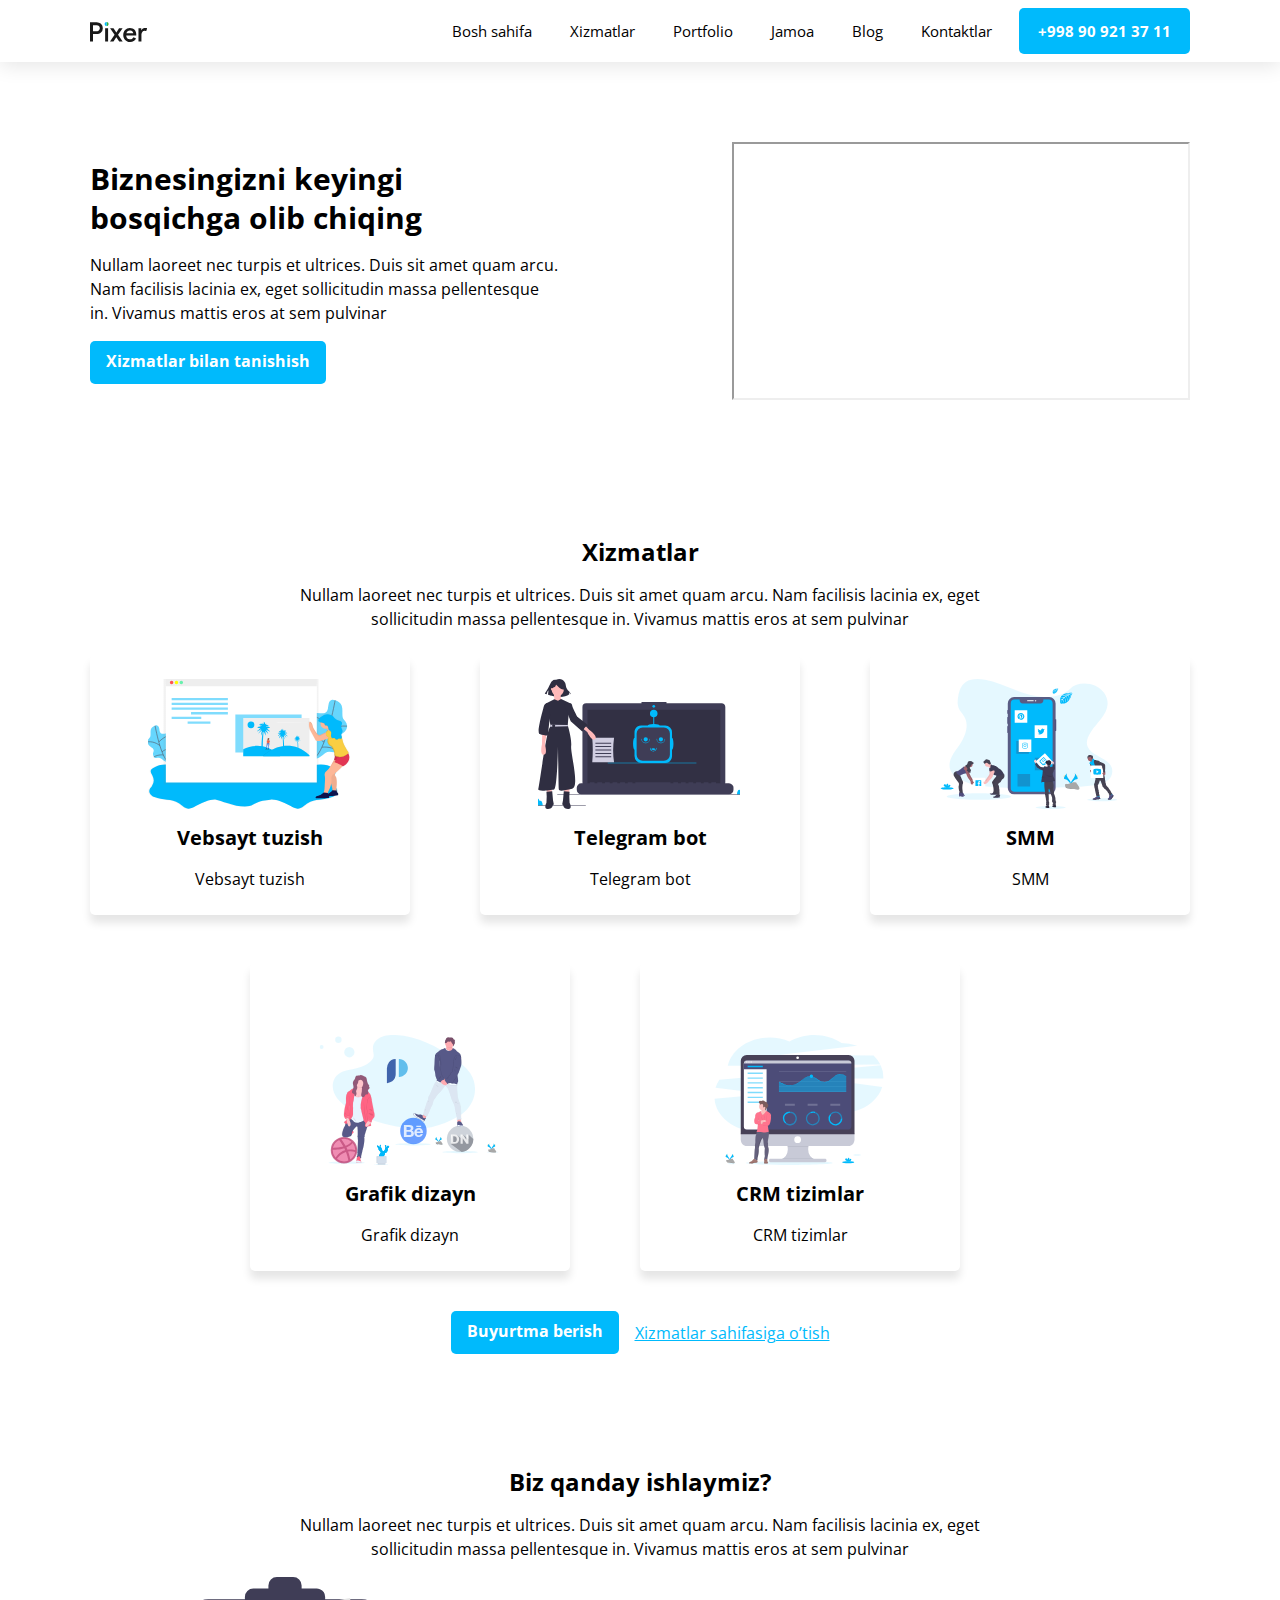
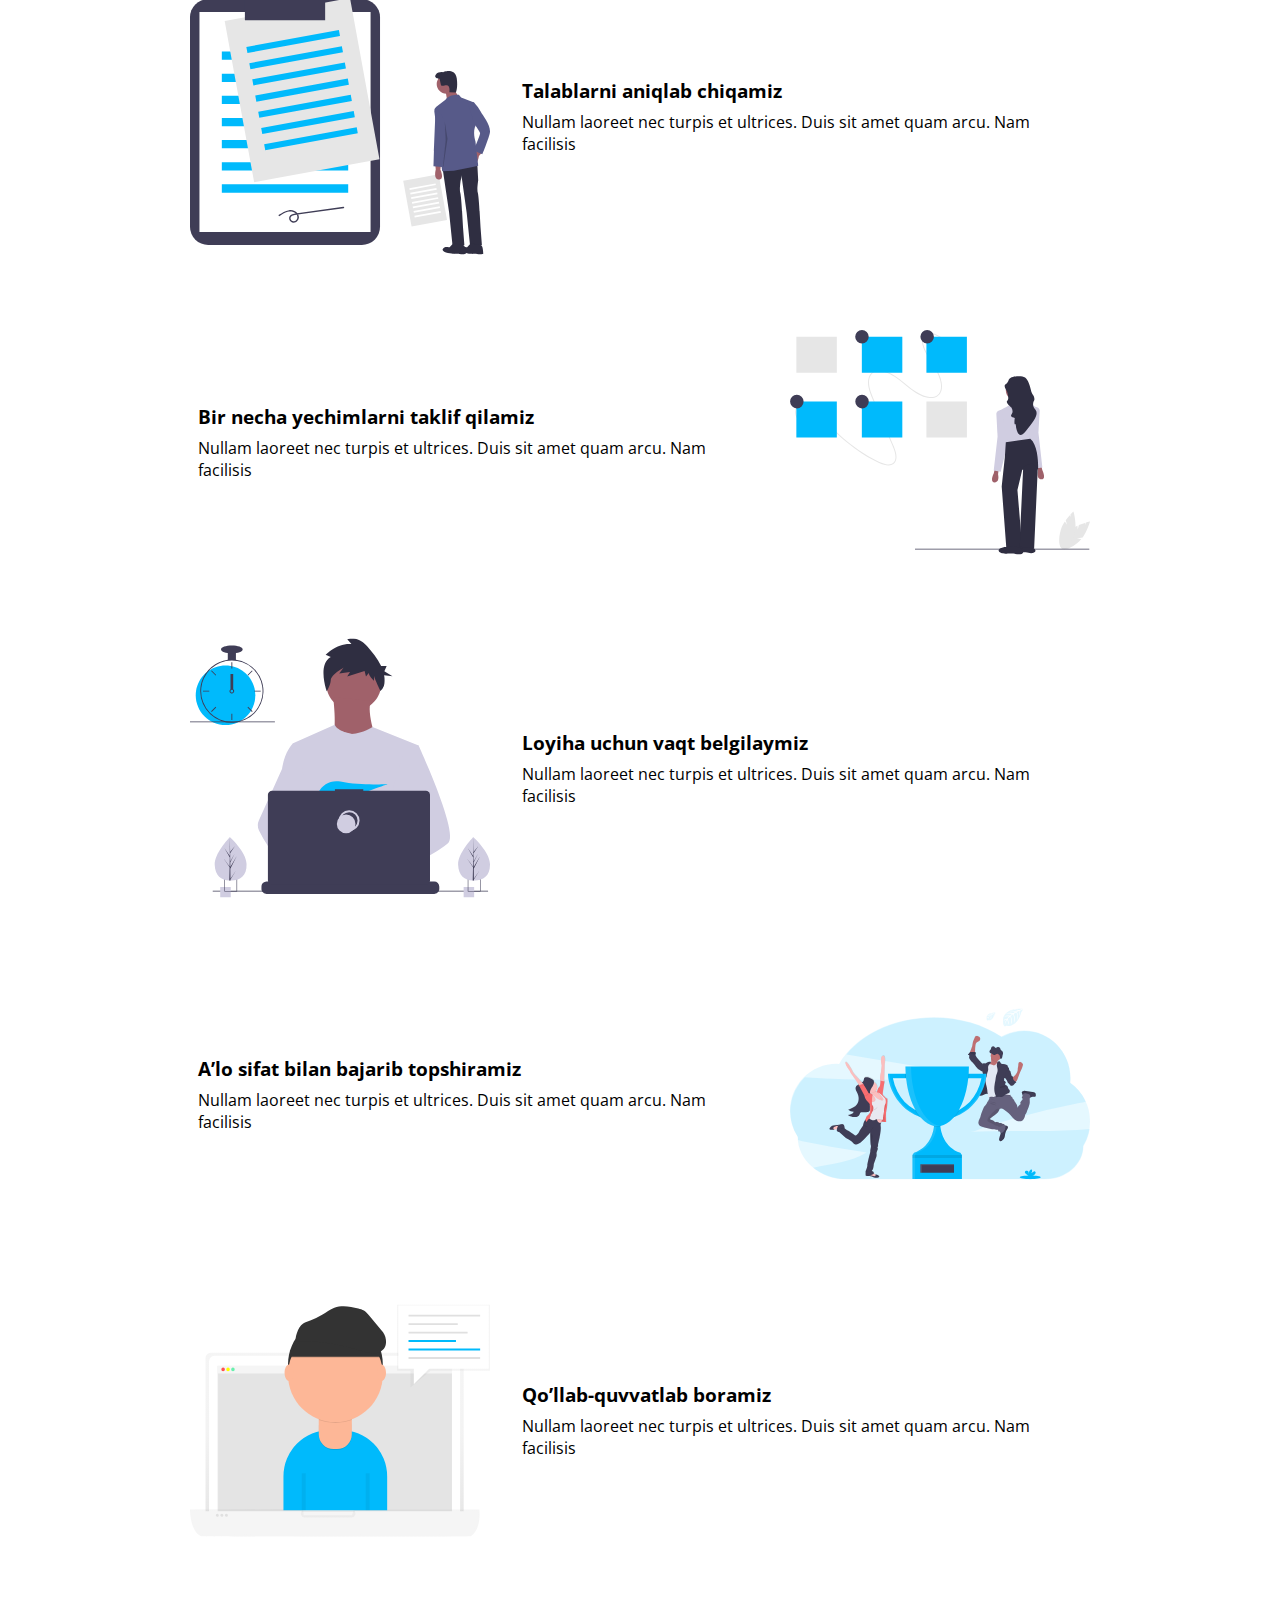
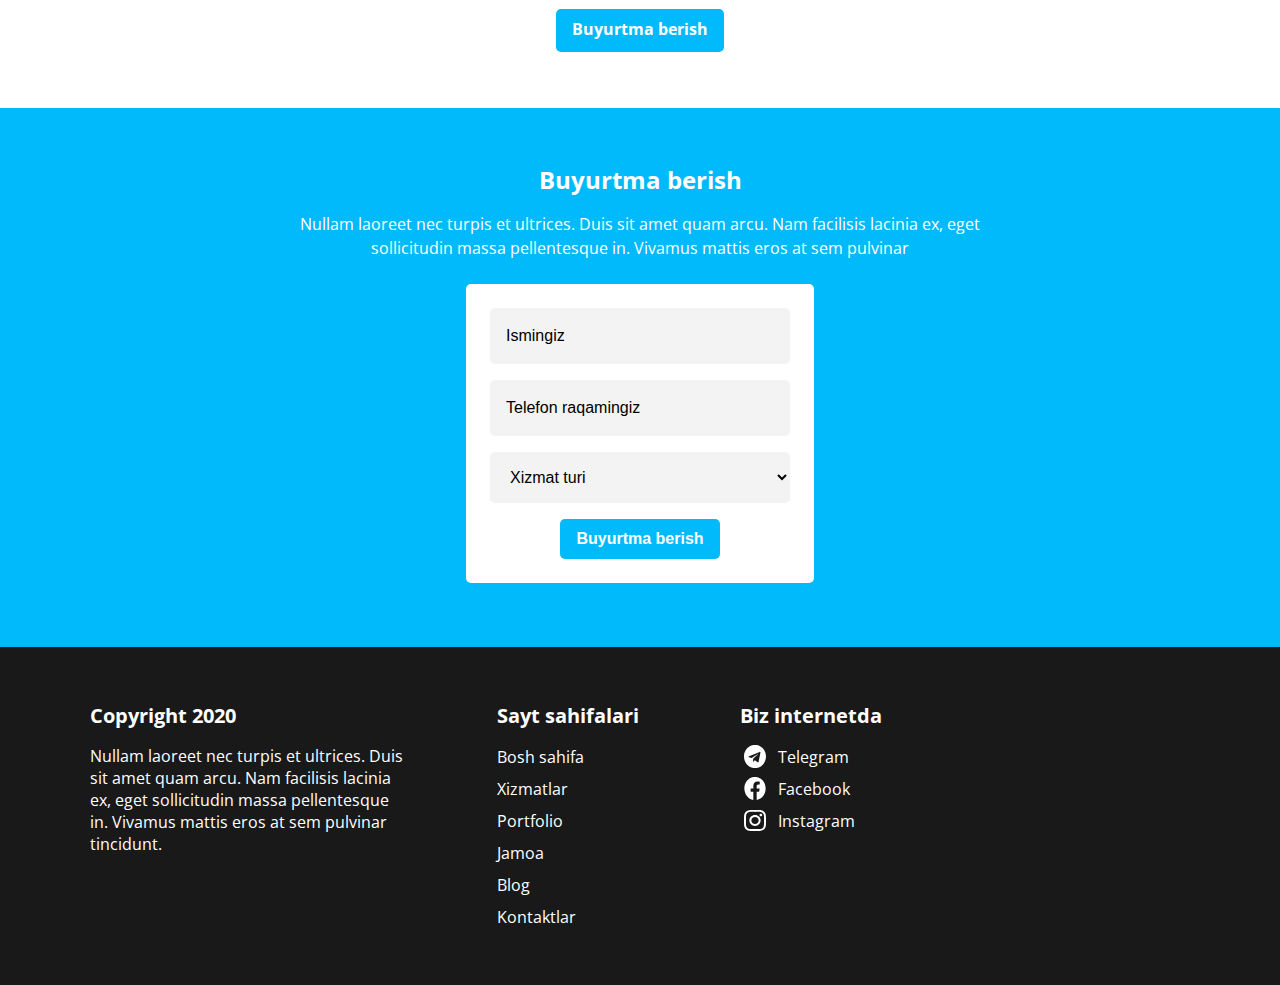
==== index.html @ ff48f56a "Initial commit" ====
<!DOCTYPE html>
<html lang="uz">

<head>
    <meta charset="UTF-8">
    <meta http-equiv="X-UA-Compatible" content="IE=edge">
    <meta name="viewport" content="width=device-width, initial-scale=1.0">
    <title>Pixer</title>
    <!-- <link rel="stylesheet" href="./css/normalize.css"> -->
    <link rel="stylesheet" href="./css/main.css">
    <!-- <link rel="stylesheet" href="./css/main.min.css"> -->
</head>

<body>
    <!-- Start Header -->
    <header>
        <div class="container">
            <div class="header-part">
                <a class="logo-link" href="./index.html">
                    <img class="pixer-logo" src="./images/pixer-logo.svg" width="58" height="20" alt="">
                </a>
                <div class="header-info">
                    <nav class="header-nav">
                        <ol class="header-list">
                            <li class="header-item">
                                <a class="header-link" href="./index.html">Bosh sahifa</a>
                            </li>
                            <li class="header-item">
                                <a class="header-link" href="./service.html">Xizmatlar</a>
                            </li>
                            <li class="header-item">
                                <a class="header-link" href="./portfolio.html">Portfolio</a>
                            </li>
                            <li class="header-item">
                                <a class="header-link" href="./team.html">Jamoa</a>
                            </li>
                            <li class="header-item">
                                <a class="header-link" href="./blog.html">Blog</a>
                            </li>
                            <li class="header-item">
                                <a class="header-link" href="./contact.html">Kontaktlar</a>
                            </li>
                        </ol>
                    </nav>
                    <a class="header-contact-link site-links" href="tel:+998909213711">+998 90 921 37 11</a>
                </div>
            </div>
        </div>
    </header>
    <!-- End of  Header -->

    <!-- Main Section -->
    <main>

        <!-- Hero Section -->
        <section id="hero">
            <div class="container">
                <div class="hero-part">
                    <div class="hero-text">
                        <h1>Biznesingizni keyingi bosqichga
                            olib chiqing</h1>
                        <p>Nullam laoreet nec turpis et ultrices. Duis sit amet quam arcu. Nam facilisis lacinia ex,
                            eget sollicitudin massa pellentesque in. Vivamus mattis eros at sem pulvinar</p>
                        <a class="hero-part-link site-links" href="./service.html">Xizmatlar bilan tanishish</a>
                    </div>
                    <iframe class="hero-part-iframe" width="458" height="258"
                        src="https://www.youtube.com/embed/6_pru8U2RmM" title="YouTube video player"
                        allow="accelerometer; autoplay; clipboard-write; encrypted-media; gyroscope; picture-in-picture"
                        allowfullscreen></iframe>
                </div>
            </div>
        </section>
        <!-- End of Hero Section -->

        <!-- Service Section -->
        <section id="service">
            <div class="container">
                <div class="service-part">
                    <div class="service-text">
                        <h2>Xizmatlar</h2>
                        <p>Nullam laoreet nec turpis et ultrices. Duis sit amet quam arcu. Nam facilisis lacinia ex,
                            eget sollicitudin massa pellentesque in. Vivamus mattis eros at sem pulvinar</p>
                    </div>
                    <ul class="service-list">
                        <li class="service-item">
                            <a class="service-item-link" href="./website.html">
                                <div class="service-item-box">
                                    <h3>Vebsayt tuzish</h3>
                                    <p>Vebsayt tuzish</p>
                                </div>
                            </a>
                        </li>
                        <li class="service-item">
                            <a class="service-item-link" href="./bot.html">
                                <div class="service-item-box telegram-item">
                                    <h3>Telegram bot</h3>
                                    <p>Telegram bot</p>
                                </div>
                            </a>
                        </li>
                        <li class="service-item">
                            <a class="service-item-link" href="./smm.html">
                                <div class="service-item-box smm-item">
                                    <h3>SMM</h3>
                                    <p>SMM</p>
                                </div>
                            </a>
                        </li>
                        <li class="service-item">
                            <a class="service-item-link" href="./design.html">
                                <div class="service-item-box design-item">
                                    <h3>Grafik dizayn</h3>
                                    <p>Grafik dizayn</p>
                                </div>
                            </a>
                        </li>
                        <li class="service-item">
                            <a class="service-item-link" href="./crm.html">
                                <div class="service-item-box crm-item">
                                    <h3>CRM tizimlar</h3>
                                    <p>CRM tizimlar</p>
                                </div>
                            </a>
                        </li>
                    </ul>
                    <div class="service-link-box">
                        <a class="service-part-link site-links" href="#">Buyurtma berish</a>
                        <a class="service-page-link" href="./service.html">Xizmatlar sahifasiga o’tish</a>
                    </div>
                </div>
            </div>
        </section>
        <!-- End of Service Section -->

        <!-- How We Work -->
        <section id="how-we-work">
            <div class="container">
                <div class="how-we-work-part">
                    <div class="how-we-work-text">
                        <h2>Biz qanday ishlaymiz?</h2>
                        <p>Nullam laoreet nec turpis et ultrices. Duis sit amet quam arcu. Nam facilisis lacinia ex,
                            eget sollicitudin massa pellentesque in. Vivamus mattis eros at sem pulvinar</p>
                    </div>
                    <ol class="how-we-work-list">
                        <li class="how-we-work-item demand-item">
                            <div class="how-we-work-item-text demand-text">
                                <h3>Talablarni aniqlab chiqamiz</h3>
                                <p>Nullam laoreet nec turpis et ultrices. Duis sit amet quam arcu. Nam facilisis</p>
                            </div>
                        </li>
                        <li class="how-we-work-item offer-item">
                            <div class="how-we-work-item-text">
                                <h3>Bir necha yechimlarni taklif qilamiz</h3>
                                <p>Nullam laoreet nec turpis et ultrices. Duis sit amet quam arcu. Nam facilisis</p>
                            </div>
                        </li>
                        <li class="how-we-work-item time-item">
                            <div class="how-we-work-item-text">
                                <h3>Loyiha uchun vaqt belgilaymiz</h3>
                                <p>Nullam laoreet nec turpis et ultrices. Duis sit amet quam arcu. Nam facilisis</p>
                            </div>
                        </li>
                        <li class="how-we-work-item quality-item">
                            <div class="how-we-work-item-text">
                                <h3>A’lo sifat bilan bajarib topshiramiz</h3>
                                <p>Nullam laoreet nec turpis et ultrices. Duis sit amet quam arcu. Nam facilisis</p>
                            </div>
                        </li>
                        <li class="how-we-work-item support-item">
                            <div class="how-we-work-item-text">
                                <h3>Qo’llab-quvvatlab boramiz</h3>
                                <p>Nullam laoreet nec turpis et ultrices. Duis sit amet quam arcu. Nam facilisis</p>
                            </div>
                        </li>
                    </ol>
                    <div class="how-we-work-link-box">
                        <a class="how-we-work-link site-links" href="#">Buyurtma berish</a>
                    </div>
                </div>
            </div>
        </section>
        <!-- End of How We Work -->

        <!-- Order Section -->
        <section id="order">
            <div class="container">
                <div class="order-part">
                    <div class="order-text">
                        <h2>Buyurtma berish</h2>
                        <p>Nullam laoreet nec turpis et ultrices. Duis sit amet quam arcu. Nam facilisis lacinia ex,
                            eget sollicitudin massa pellentesque in. Vivamus mattis eros at sem pulvinar</p>
                    </div>
                    <form class="order-part-form" action="https://echo.htmlacademy.ru/courses" method="POST"
                        autocomplete="off">
                        <input type="text" name="Name" aria-label="Name" placeholder="Ismingiz" required>
                        <input type="tel" name="Phone Number" aria-label="Phone Number" placeholder="Telefon raqamingiz"
                            required>
                        <select class="order-form-select" name="Xizmat Turi" required>
                            <option value="" selected disabled>Xizmat turi</option>
                            <option value="Vebsayt tuzish">Vebsayt tuzish</option>
                            <option value="Telegram bot">Telegram bot</option>
                            <option value="SMM">SMM</option>
                            <option value="Grafik dizayn">Grafik dizayn</option>
                            <option value="CRM tizimlar">CRM tizimlar</option>
                        </select>
                        <div class="order-form-select-btn-box">
                            <button class="order-form-btn site-links" type="submit">Buyurtma berish</button>
                        </div>
                    </form>
                </div>
            </div>
        </section>
        <!-- End of Order Section -->
    </main>
    <!-- End of Main Section -->

    <!-- Footer Section -->
    <footer>
        <div class="container">
            <div class="footer-part">
                <div class="footer-info">
                    <strong class="footer-main-title">Copyright 2020</strong>
                    <p>Nullam laoreet nec turpis et ultrices. Duis sit amet quam arcu. Nam facilisis lacinia ex, eget
                        sollicitudin massa pellentesque in. Vivamus mattis eros at sem pulvinar tincidunt.</p>
                </div>
                <div class="footer-site-pages">
                    <strong class="footer-main-title">Sayt sahifalari</strong>
                    <ul class="footer-pages-list">
                        <li class="footer-pages-item">
                            <a class="footer-pages-link" href="./index.html">Bosh sahifa</a>
                        </li>
                        <li class="footer-pages-item">
                            <a class="footer-pages-link" href="./service.html">Xizmatlar</a>
                        </li>
                        <li class="footer-pages-item">
                            <a class="footer-pages-link" href="./portfolio.html">Portfolio</a>
                        </li>
                        <li class="footer-pages-item">
                            <a class="footer-pages-link" href="./team.html">Jamoa</a>
                        </li>
                        <li class="footer-pages-item">
                            <a class="footer-pages-link" href="./blog.html">Blog</a>
                        </li>
                        <li class="footer-pages-item">
                            <a class="footer-pages-link" href="./contact.html">Kontaktlar</a>
                        </li>
                    </ul>
                </div>
                <div class="footer-social-links-box">
                    <strong class="footer-main-title">Biz internetda</strong>
                    <ul class="footer-social-list">
                        <li class="footer-social-item telegram-icon-item">
                            <a class="footer-social-link" href="https://web.telegram.org/z/" target="blank"
                                rel="noopener noreferrer">Telegram</a>
                        </li>
                        <li class="footer-social-item">
                            <a class="footer-social-link facebook-icon-item" href="https://facebook.com" target="blank"
                                rel="noopener noreferrer">Facebook</a>
                        </li>
                        <li class="footer-social-item instagram-icon-item">
                            <a class="footer-social-link instagram-icon-item" href="https://www.instagram.com/" target="blank"
                                rel="noopener noreferrer">Instagram</a>
                        </li>
                    </ul>
                </div>
            </div>
        </div>
    </footer>
    <!-- End of Footer Section -->
</body>

</html>
---- css/main.css ----
:root {
    --main--link-bgcolor: #00BAFC;
    --main-color-link: #000000;
    --main-white-color: #ffffff;
    --main-black-color: #191919;
    --main-box-shadow-color: #0000001a;
}

@font-face {
    font-family: 'Open Sans';
    font-style: normal;
    font-weight: 400;
    src: url('../fonts/open-sans-v29-latin-regular.woff2') format('woff2'),
        url('../fonts/open-sans-v29-latin-regular.woff') format('woff');
}

@font-face {
    font-family: 'Open Sans';
    font-style: normal;
    font-weight: 700;
    src: url('../fonts/open-sans-v29-latin-700.woff2') format('woff2'),
        url('../fonts/open-sans-v29-latin-700.woff') format('woff');
}

* {
    margin: 0;
    padding: 0;
    box-sizing: border-box;
}

body {
    font-family: 'Open Sans', 'Arial', sans-serif;
}

.container {
    max-width: 1140px;
    margin: 0 auto;
    padding: 0 20px;
}

/* Start Header */
header {
    background: var(--main-white-color);
    box-shadow: 0px 4px 20px var(--main-box-shadow-color);
}

.header-part {
    display: flex;
    align-items: center;
}

.pixer-logo {
    vertical-align: middle;
    transition: 0.5s;
}

.pixer-logo:hover {
    opacity: 0.8;
}

.pixer-logo:active {
    opacity: 0.4;
}

.header-info {
    display: flex;
    align-items: center;
    margin-left: auto;
}

.header-list {
    display: flex;
    align-items: center;
    margin-right: 8px;
    list-style: none;
}

.header-link,
.site-links {
    font-weight: 400;
    font-size: 15px;
    line-height: 24px;
    color: var(--main-color-link);
    text-decoration: none;
    /* transition: all 0.5s; */
    border-bottom: 3px solid transparent;
}

.header-item{
    padding: 16px;
    border: 3px solid transparent;
    /* transition: all 0.5s ease-in-out; */
}

.header-item:hover {
    border-bottom: 3px solid var(--main-black-color);
}

.header-item:active {
    background-color: var(--main-black-color);
    opacity: 0.6;
    color: var(--main-white-color);
}

.header-link:active{
    color: var(--main-white-color);
}

.site-links {
    display: inline-block;
    padding: 8px 16px;
    font-size: 16px;
    font-weight: 700;
    color: var(--main-white-color);
    background: var(--main--link-bgcolor);
    border-radius: 5px;
}

.site-links:hover {
    opacity: 0.8;
}

.site-links:active {
    opacity: 0.6;
}

.header-contact-link {
    font-size: 15px;
    border: 3px solid transparent;
}

.header-contact-link:hover {
    opacity: none;
    color: var(--main--link-bgcolor);
    background: var(--main-white-color);
    border: 3px solid var(--main--link-bgcolor);
    border-radius: 5px;
}

.header-contact-link:active {
    color: var(--main-white-color);
    background: #00bafc99;
}

/* End of Header */

/* Start Hero Section */
#hero {
    padding: 80px 0;
}

.hero-part {
    display: flex;
    align-items: center;
    justify-content: space-between;
}

.hero-text {
    width: 470px;
}

.hero-text h1,
.service-text h2,
.service-item h3,
.how-we-work-text h2,
.order-text h2 {
    font-weight: 700;
    font-size: 30px;
    line-height: 130%;
    color: var(--main-color-link);
    margin: 0;
}

.hero-text p,
.service-text p,
.service-item p,
.service-page-link,
.how-we-work-text p,
.order-text p,
.footer-pages-link,
.footer-social-link {
    font-weight: 400;
    font-size: 16px;
    line-height: 24px;
    color: var(--main-color-link);
    margin: 16px 0;
}

/* End of Hero Section */

/* Start Service Section */
#service,
#how-we-work {
    padding: 56px 0;
}

.service-text,
.how-we-work-text,
.order-text {
    width: 719px;
    margin: 0 auto;
    text-align: center;
}

.service-text h2,
.how-we-work-text h2,
.order-text h2 {
    font-size: 24px;
}

.service-list {
    display: flex;
    align-items: center;
    justify-content: center;
    flex-wrap: wrap;
    list-style: none;
    padding: 8px 0 0 0;
}

.service-item {
    width: 320px;
    margin-right: 70px;
    background: var(--main-white-color);
    box-shadow: 0px 8px 8px #0000001a;
    border-radius: 5px;
    padding: 24px 58px;
    transition: 0.5s;
}

.service-item:nth-child(3) {
    margin: 0;
}

.service-item:hover {
    box-shadow: 0px 12px 21px #0000001a;
}

.service-item:active {
    box-shadow: 0px 4px 4px #00000033;
}

.service-item-box::before {
    content: '';
    display: block;
    width: 202px;
    height: 130px;
    background-image: url('../images/website-illustration.svg');
    background-repeat: no-repeat;
    background-position: center;
}

.service-item:nth-child(4),
.service-item:nth-child(5) {
    margin-top: 48px;
}

.telegram-item::before {
    background-image: url('../images/bot-illustration.svg');
}

.smm-item::before {
    background-image: url('../images/smm-illustration.svg');
    /* width: 176px; */
}

.crm-item,
.design-item {
    margin-top: 48px;
}

.design-item::before {
    background-image: url('../images/design-illustration.svg');
    /* width: 178px; */
}

.crm-item::before {
    background-image: url('../images/crm-illustration.svg');
    /* width: 169px; */
}

.service-item-link {
    text-decoration: none;
}

.service-item h3 {
    margin: 16px 0;
    font-size: 20px;
    text-align: center;
}

.service-item p {
    text-align: center;
    margin: 0;
}

.service-link-box {
    display: flex;
    justify-content: center;
    align-items: center;
    margin-top: 40px;
}

.service-page-link {
    margin: 0 0 0 16px;
    color: var(--main--link-bgcolor);
}

/* End of Service Section */

/* Start How We Work Section */
.how-we-work-list {
    display: flex;
    justify-content: center;
    flex-direction: column;
    width: 900px;
    margin: 0 auto;
    list-style: none;
}

.how-we-work-item {
    display: flex;
    align-items: center;
    margin-bottom: 48px;
}

.how-we-work-item:last-child{
    margin-bottom: 0;
}

.how-we-work-item:nth-child(even) {
    flex-direction: row-reverse;
}

.how-we-work-item::before {
    content: '';
    width: 300px;
    height: 278px;
    background-image: url('../images/how-we-work-img-demand.svg');
    background-repeat: no-repeat;
    background-position: center;
}

.offer-item::before {
    background-image: url('../images/how-we-work-img-offer.svg');
}

.time-item::before {
    background-image: url('../images/how-we-work-img-time.svg');
}

.quality-item::before {
    background-image: url('../images/how-we-work-img-quality.svg');
}

.support-item::before {
    background-image: url('../images/how-we-work-img-support.svg');
}

.how-we-work-item-text {
    width: 560px;
    margin-left: 32px;
}

.how-we-work-item:nth-child(even) .how-we-work-item-text {
    margin: 0 32px 0 0;
}

.how-we-work-item-text p {
    margin-top: 8px;
}

.how-we-work-link-box {
    display: flex;
    justify-content: center;
    margin-top: 50px;
}

/* End of How We Work Section */

/* Start Order Section */
#order {
    padding: 56px 0 64px 0;
    background-color: var(--main--link-bgcolor);
}

.order-text h2 {
    color: var(--main-white-color);
}

.order-text p {
    margin: 16px 0 24px 0;
    color: var(--main-white-color);
}

.order-part-form {
    width: 348px;
    margin: 0 auto;
    padding: 24px;
    background: var(--main-white-color);
    border-radius: 5px;
}

.order-part-form input,
.order-form-select {
    width: 300px;
    margin-bottom: 16px;
    padding: 16px;
    font-weight: 400;
    font-size: 16px;
    line-height: 150%;
    color: var(--main-color-link);
    border: none;
    background: #F3F3F3;
    border-radius: 5px;
    ;
}

.order-part-form input::placeholder {
    font-weight: 400;
    font-size: 16px;
    line-height: 150%;
    color: var(--main-color-link);
}

.order-form-select-btn-box {
    display: flex;
    justify-content: center;
}

.order-form-btn {
    border: none;
    margin: 0 auto;
}

/* End of Order Section */

/* Start Footer Section */
footer {
    padding: 56px 0;
    background-color: var(--main-black-color);
    color: var(--main-white-color);
}

.footer-part {
    display: flex;
}

.footer-info {
    width: 320px;
}

.footer-main-title {
    margin-bottom: 16px;
    display: inline-block;
}

.footer-main-title {
    font-weight: 700;
    font-size: 20px;
    line-height: 130%;
}

.footer-site-pages {
    width: 143px;
    margin: 0 100px 0 87px;
}

.footer-pages-item,
.footer-social-item {
    list-style: none;
    margin-bottom: 8px;
}

.footer-pages-item:last-child,
.footer-social-item:last-child {
    margin-bottom: 0;
}

.footer-social-link{
    display: flex;
    transition: 0.5s;
}

.footer-social-link::before {
    content: '';
    display: block;
    width: 30px;
    height: 23px;
    margin-right: 8px;
    background-image: url('../images/telegram-icon.svg');
    background-repeat: no-repeat;
    background-position: center;
}

.facebook-icon-item::before {
    background-image: url('../images/facebook-icon.svg');
}

.instagram-icon-item::before {
    background-image: url('../images/instagram-icon.svg');
}

.footer-pages-link,
.footer-social-link {
    margin: 0;
    color: var(--main-white-color);
    text-decoration: none;
    transition:  0.5s;
}

.footer-pages-link:hover,
.footer-social-link:hover {
    color: var(--main--link-bgcolor);
}

.footer-pages-link:active,
.footer-social-item:active {
    opacity: 0.6;
}

.footer-social-links-box {
    width: 142px;
}
/* End of Footer Section */
---- css/main.min.css ----
/*! normalize.css v8.0.1 | MIT License | github.com/necolas/normalize.css */html{line-height:1.15;-webkit-text-size-adjust:100%}body{margin:0}main{display:block}h1{font-size:2em;margin:.67em 0}hr{box-sizing:content-box;height:0;overflow:visible}pre{font-family:monospace,monospace;font-size:1em}a{background-color:transparent}abbr[title]{border-bottom:none;text-decoration:underline;text-decoration:underline dotted}b,strong{font-weight:bolder}code,kbd,samp{font-family:monospace,monospace;font-size:1em}small{font-size:80%}sub,sup{font-size:75%;line-height:0;position:relative;vertical-align:baseline}sub{bottom:-.25em}sup{top:-.5em}img{border-style:none}button,input,optgroup,select,textarea{font-family:inherit;font-size:100%;line-height:1.15;margin:0}button,input{overflow:visible}button,select{text-transform:none}[type=button],[type=reset],[type=submit],button{-webkit-appearance:button}[type=button]::-moz-focus-inner,[type=reset]::-moz-focus-inner,[type=submit]::-moz-focus-inner,button::-moz-focus-inner{border-style:none;padding:0}[type=button]:-moz-focusring,[type=reset]:-moz-focusring,[type=submit]:-moz-focusring,button:-moz-focusring{outline:1px dotted ButtonText}fieldset{padding:.35em .75em .625em}legend{box-sizing:border-box;color:inherit;display:table;max-width:100%;padding:0;white-space:normal}progress{vertical-align:baseline}textarea{overflow:auto}[type=checkbox],[type=radio]{box-sizing:border-box;padding:0}[type=number]::-webkit-inner-spin-button,[type=number]::-webkit-outer-spin-button{height:auto}[type=search]{-webkit-appearance:textfield;outline-offset:-2px}[type=search]::-webkit-search-decoration{-webkit-appearance:none}::-webkit-file-upload-button{-webkit-appearance:button;font:inherit}details{display:block}summary{display:list-item}template{display:none}[hidden]{display:none}:root{--main--link-bgcolor:#00BAFC;--main-color-link:#000000;--main-white-color:#ffffff;--main-black-color:#191919;--main-box-shadow-color:#0000001a}@font-face{font-family:'Open Sans';font-style:normal;font-weight:400;src:url('../fonts/open-sans-v29-latin-regular.woff2') format('woff2'),url('../fonts/open-sans-v29-latin-regular.woff') format('woff')}@font-face{font-family:'Open Sans';font-style:normal;font-weight:700;src:url('../fonts/open-sans-v29-latin-700.woff2') format('woff2'),url('../fonts/open-sans-v29-latin-700.woff') format('woff')}*{margin:0;padding:0;box-sizing:border-box}body{font-family:'Open Sans',Arial,sans-serif}.container{max-width:1140px;margin:0 auto;padding:0 20px}header{background:var(--main-white-color);box-shadow:0 4px 20px var(--main-box-shadow-color)}.header-part{display:flex;align-items:center}.pixer-logo{vertical-align:middle;transition:all .5s}.pixer-logo:hover{opacity:.8}.pixer-logo:active{opacity:.4}.header-info{display:flex;align-items:center;margin-left:auto}.header-list{display:flex;align-items:center;margin-right:5px;list-style:none}.header-link,.site-links{font-weight:400;font-size:15px;line-height:24px;color:var(--main-color-link);text-decoration:none;transition:all .5s;border-bottom:3px solid transparent}.header-item{padding:16px;border:3px solid transparent}.header-item:hover{border-bottom:3px solid var(--main-black-color)}.header-item:active{background-color:#191919b3;color:var(--main-white-color)}.site-links{display:inline-block;padding:8px 16px;font-size:16px;font-weight:700;color:var(--main-white-color);background:var(--main--link-bgcolor);border-radius:5px}.site-links:hover{opacity:.8}.site-links:active{opacity:.6}.header-contact-link{font-size:15px;border:3px solid transparent}.header-contact-link:hover{opacity:none;color:var(--main--link-bgcolor);background:var(--main-white-color);border:3px solid var(--main--link-bgcolor);border-radius:5px}.header-contact-link:active{color:var(--main-white-color);background:#00bafc99}#hero{padding:80px 0}.hero-part{display:flex;align-items:center;justify-content:space-between}.hero-text{width:470px}.hero-text h1,.how-we-work-text h2,.order-text h2,.service-item h3,.service-text h2{font-weight:700;font-size:30px;line-height:130%;color:var(--main-color-link);margin:0}.footer-pages-link,.footer-social-link,.hero-text p,.how-we-work-text p,.order-text p,.service-item p,.service-page-link,.service-text p{font-weight:400;font-size:16px;line-height:24px;color:var(--main-color-link);margin:16px 0}#how-we-work,#service{padding:56px 0}.how-we-work-text,.order-text,.service-text{width:719px;margin:0 auto;text-align:center}.how-we-work-text h2,.order-text h2,.service-text h2{font-size:24px}.service-list{display:flex;align-items:center;justify-content:center;flex-wrap:wrap;list-style:none;padding:8px 0 0 0}.service-item{width:320px;margin-right:70px;background:var(--main-white-color);box-shadow:0 8px 8px #0000001a;border-radius:5px;padding:24px 58px;transition:all .5s}.service-item:nth-child(3){margin:0}.service-item:hover{box-shadow:0 12px 21px #0000001a}.service-item:active{box-shadow:0 4px 4px #00000033}.service-item-box::before{content:'';display:block;width:202px;height:130px;background-image:url('../images/website-illustration.svg');background-repeat:no-repeat;background-position:center}.service-item:nth-child(4),.service-item:nth-child(5){margin-top:48px}.telegram-item::before{background-image:url('../images/bot-illustration.svg')}.smm-item::before{background-image:url('../images/smm-illustration.svg')}.crm-item,.design-item{margin-top:48px}.design-item::before{background-image:url('../images/design-illustration.svg')}.crm-item::before{background-image:url('../images/crm-illustration.svg')}.service-item-link{text-decoration:none}.service-item h3{margin:16px 0;font-size:20px;text-align:center}.service-item p{text-align:center;margin:0}.service-link-box{display:flex;justify-content:center;align-items:center;margin-top:40px}.service-page-link{margin:0 0 0 16px;color:var(--main--link-bgcolor)}.how-we-work-list{display:flex;justify-content:center;flex-direction:column;width:900px;margin:0 auto;list-style:none}.how-we-work-item{display:flex;align-items:center;margin-bottom:48px}.how-we-work-item:last-child{margin-bottom:0}.how-we-work-item:nth-child(even){flex-direction:row-reverse}.how-we-work-item::before{content:'';width:300px;height:278px;background-image:url('../images/how-we-work-img-demand.svg');background-repeat:no-repeat;background-position:center}.offer-item::before{background-image:url('../images/how-we-work-img-offer.svg')}.time-item::before{background-image:url('../images/how-we-work-img-time.svg')}.quality-item::before{background-image:url('../images/how-we-work-img-quality.svg')}.support-item::before{background-image:url('../images/how-we-work-img-support.svg')}.how-we-work-item-text{width:560px;margin-left:32px}.how-we-work-item:nth-child(even) .how-we-work-item-text{margin:0 32px 0 0}.how-we-work-item-text p{margin-top:8px}.how-we-work-link-box{display:flex;justify-content:center;margin-top:50px}#order{padding:56px 0 64px 0;background-color:var(--main--link-bgcolor)}.order-text h2{color:var(--main-white-color)}.order-text p{margin:16px 0 24px 0;color:var(--main-white-color)}.order-part-form{width:348px;margin:0 auto;padding:24px;background:var(--main-white-color);border-radius:5px}.order-form-select,.order-part-form input{width:300px;margin-bottom:16px;padding:16px;font-weight:400;font-size:16px;line-height:150%;color:var(--main-color-link);border:none;background:#f3f3f3;border-radius:5px}.order-part-form input::placeholder{font-weight:400;font-size:16px;line-height:150%;color:var(--main-color-link)}.order-form-select-btn-box{display:flex;justify-content:center}.order-form-btn{border:none;margin:0 auto}footer{padding:56px 0;background-color:var(--main-black-color);color:var(--main-white-color)}.footer-part{display:flex}.footer-info{width:320px}.footer-main-title{margin-bottom:16px;display:inline-block}.footer-main-title{font-weight:700;font-size:20px;line-height:130%}.footer-site-pages{width:143px;margin:0 100px 0 87px}.footer-pages-item,.footer-social-item{list-style:none;margin-bottom:8px}.footer-pages-item:last-child,.footer-social-item:last-child{margin-bottom:0}.footer-social-item{display:flex;transition:all .5s}.footer-social-item::before{content:'';display:block;width:30px;height:23px;margin-right:8px;background-image:url('../images/telegram-icon.svg');background-repeat:no-repeat;background-position:center}.facebook-icon-item::before{background-image:url('../images/facebook-icon.svg')}.instagram-icon-item::before{background-image:url('../images/instagram-icon.svg')}.footer-pages-link,.footer-social-link{margin:0;color:var(--main-white-color);text-decoration:none;transition:all .5s}.footer-pages-link:hover,.footer-social-link:hover{color:var(--main--link-bgcolor)}.footer-pages-link:active,.footer-social-item:active{opacity:.6}.footer-social-links-box{width:142px}
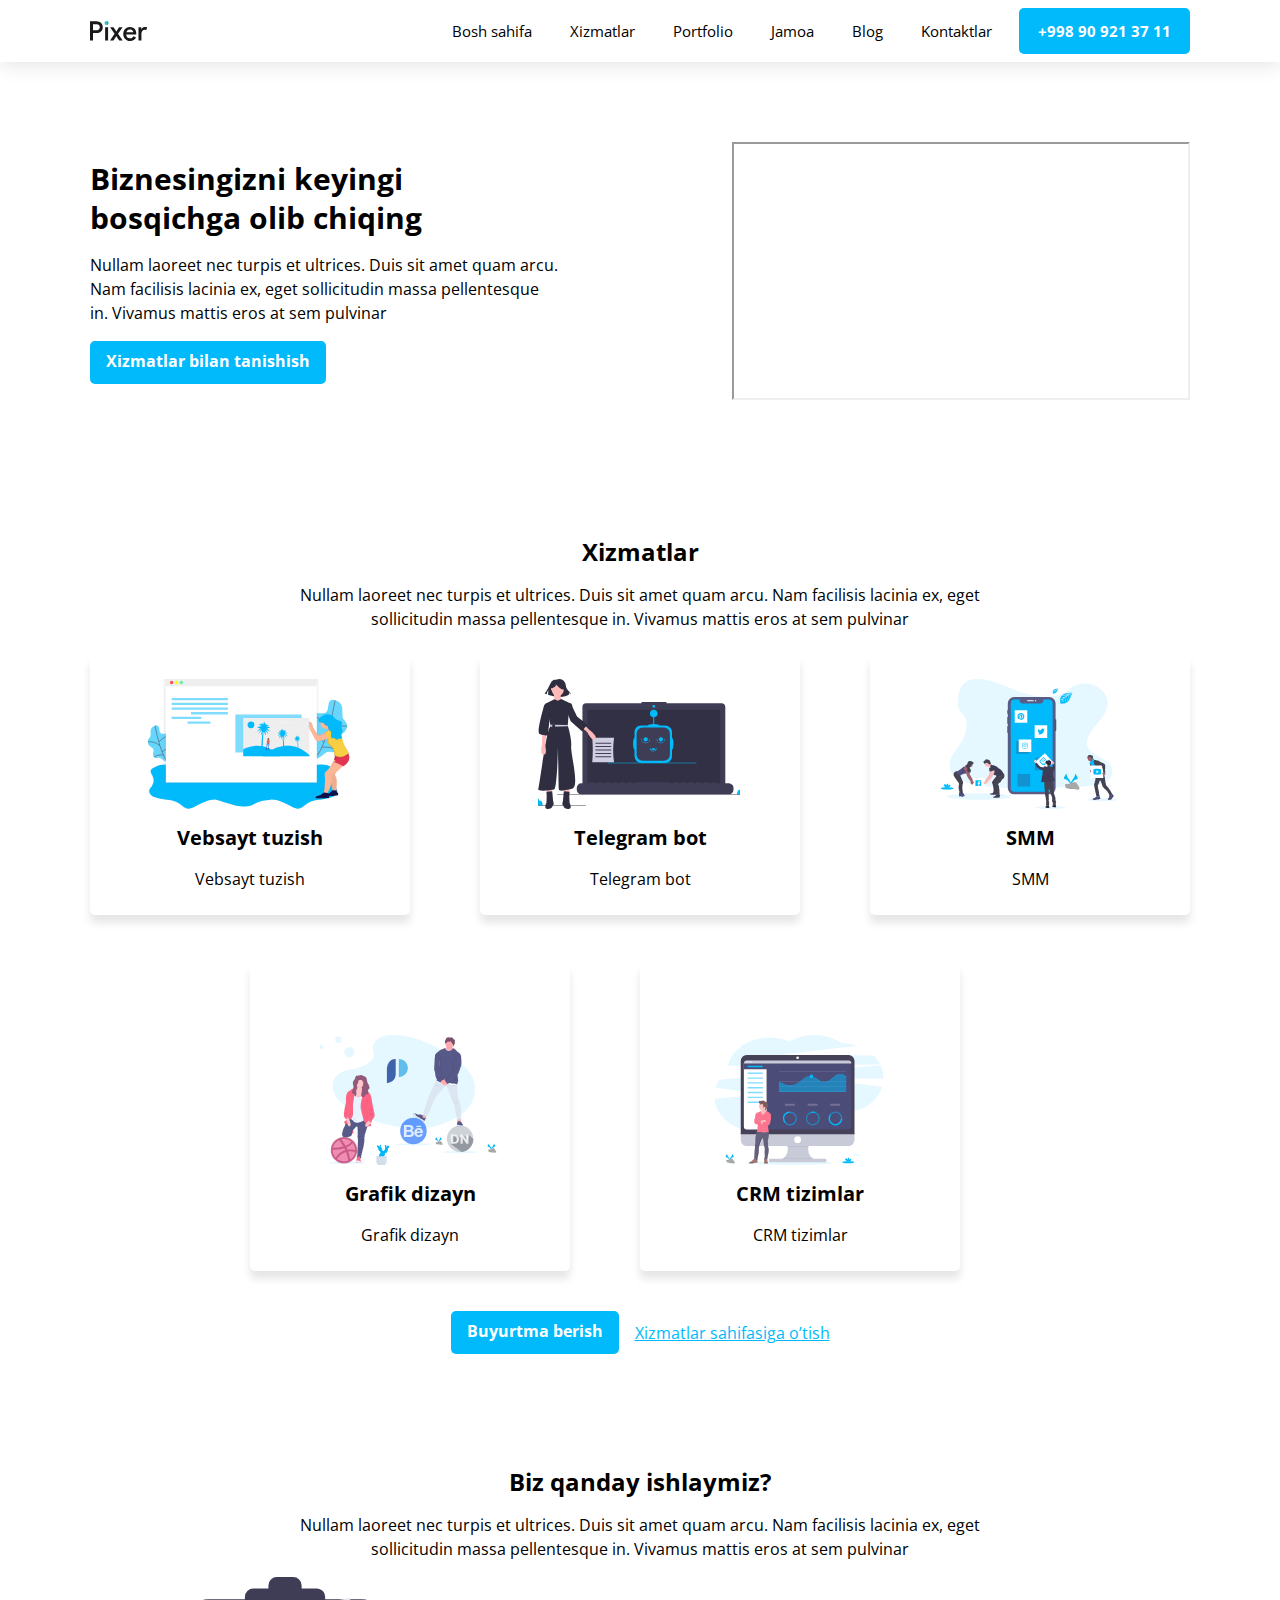
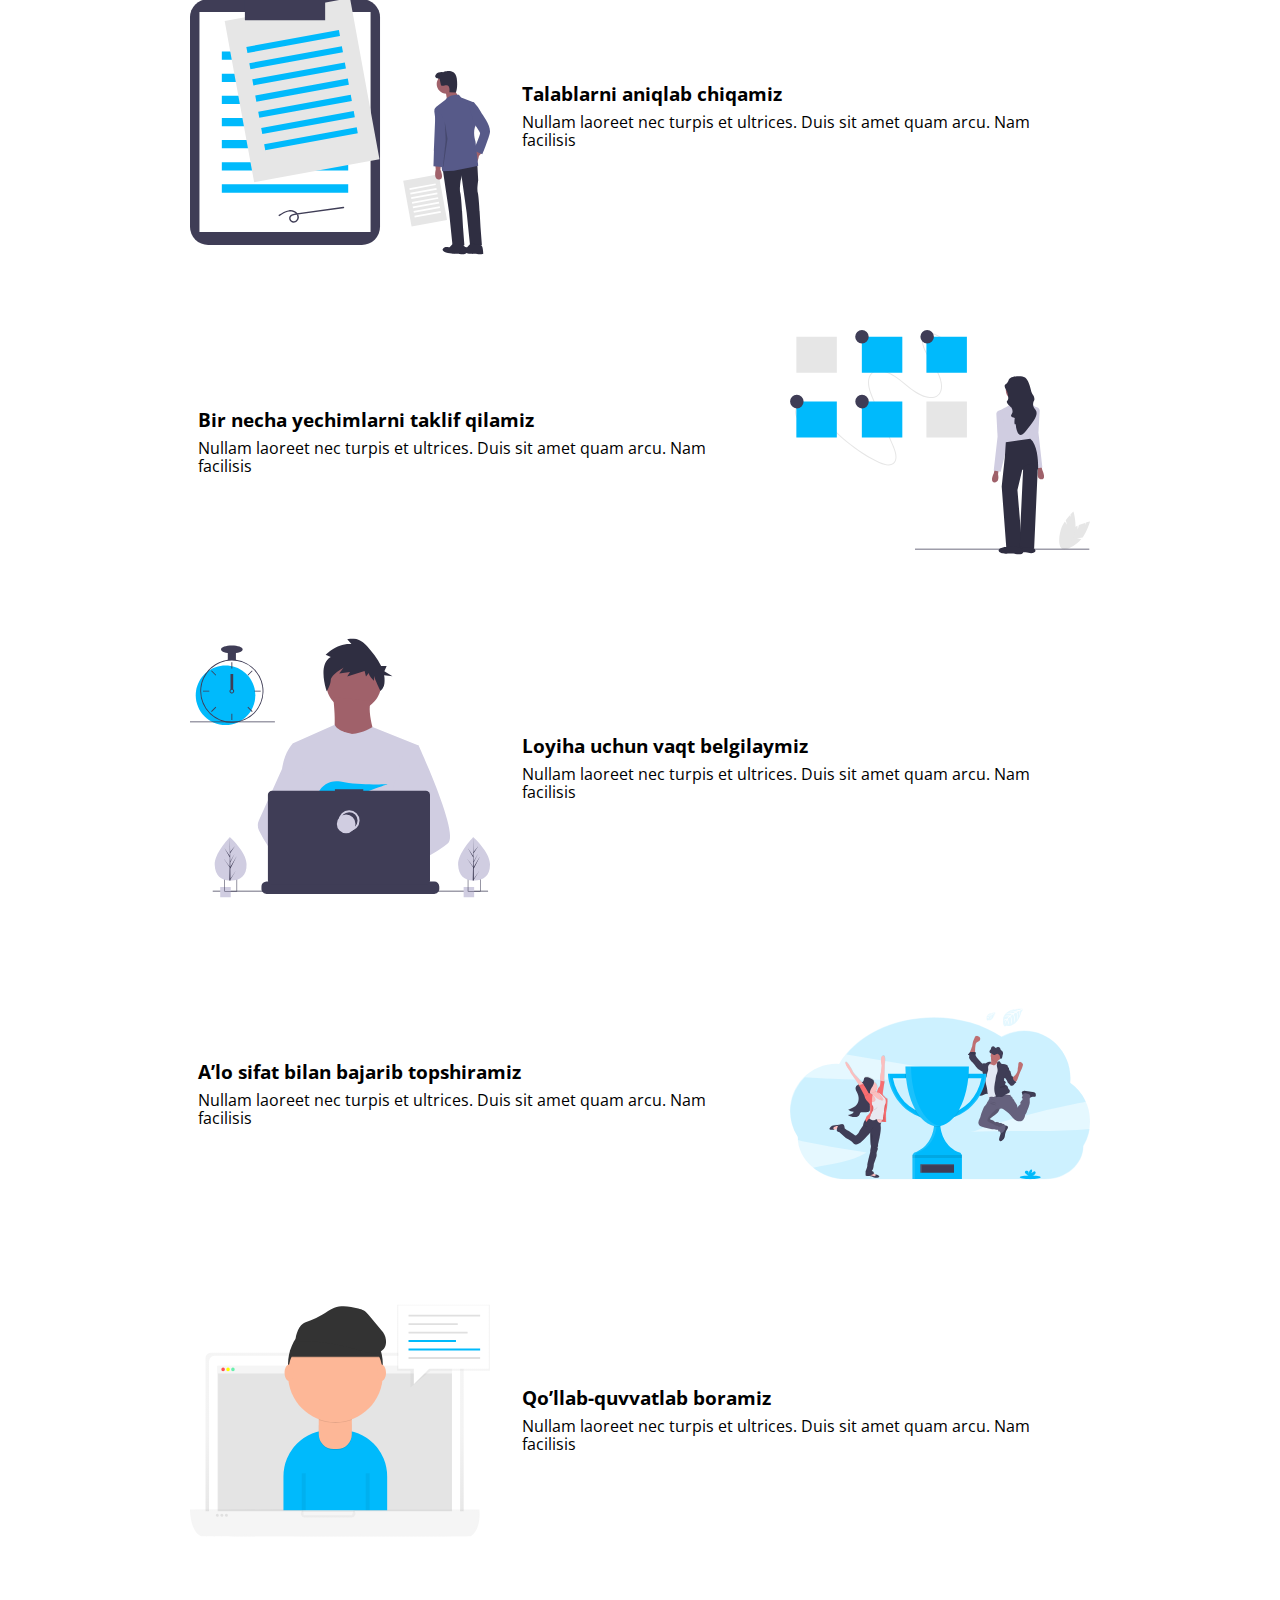
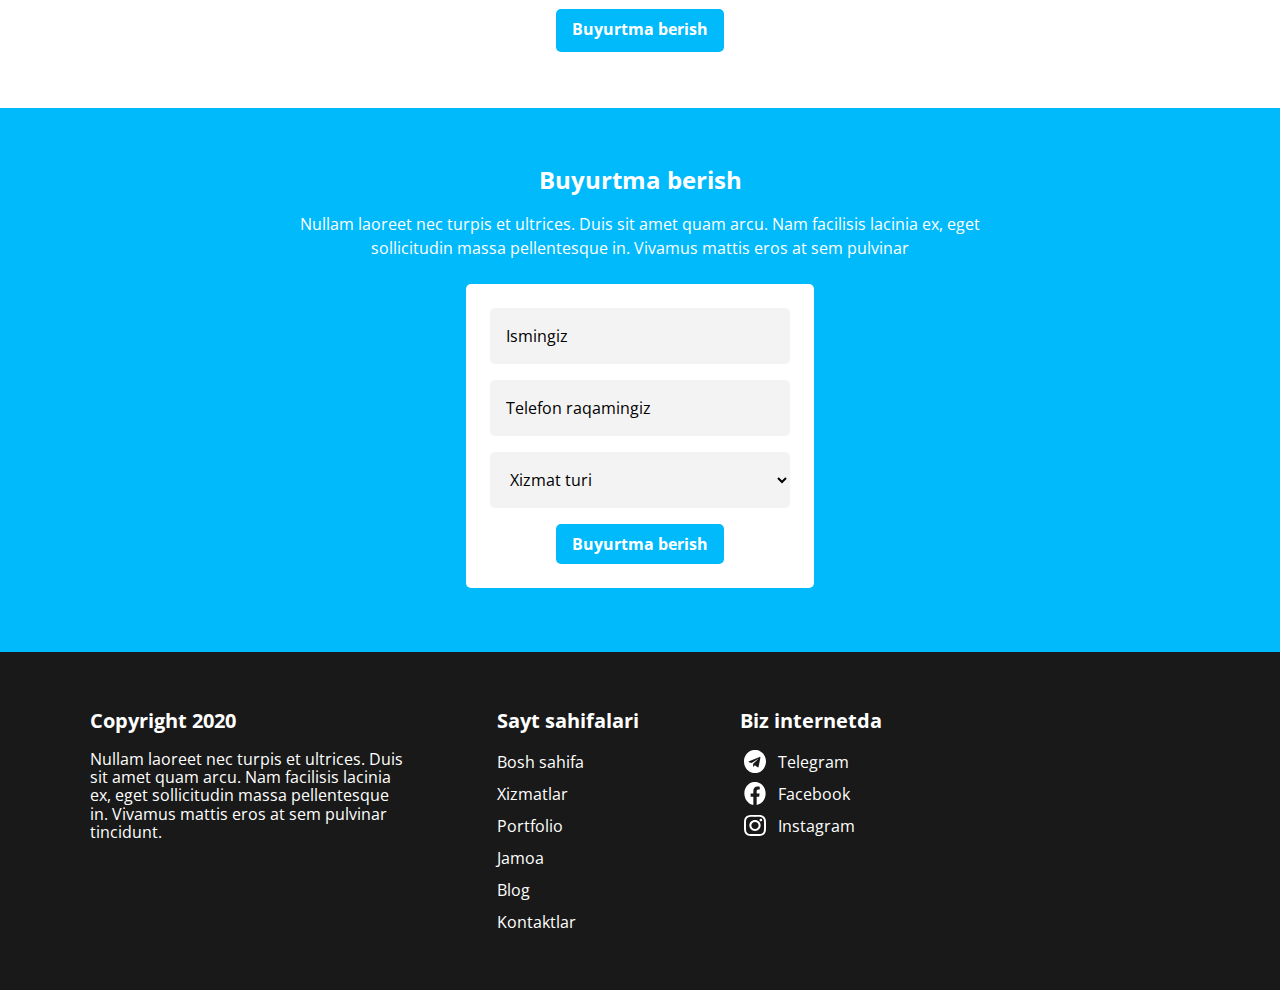
==== commit b345fe32: "Minifier the css files" ====
--- a/index.html
+++ b/index.html
@@ -7,8 +7,8 @@
     <meta name="viewport" content="width=device-width, initial-scale=1.0">
     <title>Pixer</title>
     <!-- <link rel="stylesheet" href="./css/normalize.css"> -->
-    <link rel="stylesheet" href="./css/main.css">
-    <!-- <link rel="stylesheet" href="./css/main.min.css"> -->
+    <!-- <link rel="stylesheet" href="./css/main.css"> -->
+    <link rel="stylesheet" href="./css/main.min.css">
 </head>
 
 <body>
--- a/css/main.css
+++ b/css/main.css
@@ -82,14 +82,14 @@
     line-height: 24px;
     color: var(--main-color-link);
     text-decoration: none;
-    /* transition: all 0.5s; */
+    transition: all 0.5s;
     border-bottom: 3px solid transparent;
 }
 
 .header-item{
     padding: 16px;
     border: 3px solid transparent;
-    /* transition: all 0.5s ease-in-out; */
+    transition: all 0.5s ease-in-out;
 }
 
 .header-item:hover {
@@ -99,10 +99,9 @@
 .header-item:active {
     background-color: var(--main-black-color);
     opacity: 0.6;
-    color: var(--main-white-color);
-}
-
-.header-link:active{
+}
+
+.header-item:active .header-link{
     color: var(--main-white-color);
 }
 
--- a/css/main.min.css
+++ b/css/main.min.css
@@ -1 +1 @@
-/*! normalize.css v8.0.1 | MIT License | github.com/necolas/normalize.css */html{line-height:1.15;-webkit-text-size-adjust:100%}body{margin:0}main{display:block}h1{font-size:2em;margin:.67em 0}hr{box-sizing:content-box;height:0;overflow:visible}pre{font-family:monospace,monospace;font-size:1em}a{background-color:transparent}abbr[title]{border-bottom:none;text-decoration:underline;text-decoration:underline dotted}b,strong{font-weight:bolder}code,kbd,samp{font-family:monospace,monospace;font-size:1em}small{font-size:80%}sub,sup{font-size:75%;line-height:0;position:relative;vertical-align:baseline}sub{bottom:-.25em}sup{top:-.5em}img{border-style:none}button,input,optgroup,select,textarea{font-family:inherit;font-size:100%;line-height:1.15;margin:0}button,input{overflow:visible}button,select{text-transform:none}[type=button],[type=reset],[type=submit],button{-webkit-appearance:button}[type=button]::-moz-focus-inner,[type=reset]::-moz-focus-inner,[type=submit]::-moz-focus-inner,button::-moz-focus-inner{border-style:none;padding:0}[type=button]:-moz-focusring,[type=reset]:-moz-focusring,[type=submit]:-moz-focusring,button:-moz-focusring{outline:1px dotted ButtonText}fieldset{padding:.35em .75em .625em}legend{box-sizing:border-box;color:inherit;display:table;max-width:100%;padding:0;white-space:normal}progress{vertical-align:baseline}textarea{overflow:auto}[type=checkbox],[type=radio]{box-sizing:border-box;padding:0}[type=number]::-webkit-inner-spin-button,[type=number]::-webkit-outer-spin-button{height:auto}[type=search]{-webkit-appearance:textfield;outline-offset:-2px}[type=search]::-webkit-search-decoration{-webkit-appearance:none}::-webkit-file-upload-button{-webkit-appearance:button;font:inherit}details{display:block}summary{display:list-item}template{display:none}[hidden]{display:none}:root{--main--link-bgcolor:#00BAFC;--main-color-link:#000000;--main-white-color:#ffffff;--main-black-color:#191919;--main-box-shadow-color:#0000001a}@font-face{font-family:'Open Sans';font-style:normal;font-weight:400;src:url('../fonts/open-sans-v29-latin-regular.woff2') format('woff2'),url('../fonts/open-sans-v29-latin-regular.woff') format('woff')}@font-face{font-family:'Open Sans';font-style:normal;font-weight:700;src:url('../fonts/open-sans-v29-latin-700.woff2') format('woff2'),url('../fonts/open-sans-v29-latin-700.woff') format('woff')}*{margin:0;padding:0;box-sizing:border-box}body{font-family:'Open Sans',Arial,sans-serif}.container{max-width:1140px;margin:0 auto;padding:0 20px}header{background:var(--main-white-color);box-shadow:0 4px 20px var(--main-box-shadow-color)}.header-part{display:flex;align-items:center}.pixer-logo{vertical-align:middle;transition:all .5s}.pixer-logo:hover{opacity:.8}.pixer-logo:active{opacity:.4}.header-info{display:flex;align-items:center;margin-left:auto}.header-list{display:flex;align-items:center;margin-right:5px;list-style:none}.header-link,.site-links{font-weight:400;font-size:15px;line-height:24px;color:var(--main-color-link);text-decoration:none;transition:all .5s;border-bottom:3px solid transparent}.header-item{padding:16px;border:3px solid transparent}.header-item:hover{border-bottom:3px solid var(--main-black-color)}.header-item:active{background-color:#191919b3;color:var(--main-white-color)}.site-links{display:inline-block;padding:8px 16px;font-size:16px;font-weight:700;color:var(--main-white-color);background:var(--main--link-bgcolor);border-radius:5px}.site-links:hover{opacity:.8}.site-links:active{opacity:.6}.header-contact-link{font-size:15px;border:3px solid transparent}.header-contact-link:hover{opacity:none;color:var(--main--link-bgcolor);background:var(--main-white-color);border:3px solid var(--main--link-bgcolor);border-radius:5px}.header-contact-link:active{color:var(--main-white-color);background:#00bafc99}#hero{padding:80px 0}.hero-part{display:flex;align-items:center;justify-content:space-between}.hero-text{width:470px}.hero-text h1,.how-we-work-text h2,.order-text h2,.service-item h3,.service-text h2{font-weight:700;font-size:30px;line-height:130%;color:var(--main-color-link);margin:0}.footer-pages-link,.footer-social-link,.hero-text p,.how-we-work-text p,.order-text p,.service-item p,.service-page-link,.service-text p{font-weight:400;font-size:16px;line-height:24px;color:var(--main-color-link);margin:16px 0}#how-we-work,#service{padding:56px 0}.how-we-work-text,.order-text,.service-text{width:719px;margin:0 auto;text-align:center}.how-we-work-text h2,.order-text h2,.service-text h2{font-size:24px}.service-list{display:flex;align-items:center;justify-content:center;flex-wrap:wrap;list-style:none;padding:8px 0 0 0}.service-item{width:320px;margin-right:70px;background:var(--main-white-color);box-shadow:0 8px 8px #0000001a;border-radius:5px;padding:24px 58px;transition:all .5s}.service-item:nth-child(3){margin:0}.service-item:hover{box-shadow:0 12px 21px #0000001a}.service-item:active{box-shadow:0 4px 4px #00000033}.service-item-box::before{content:'';display:block;width:202px;height:130px;background-image:url('../images/website-illustration.svg');background-repeat:no-repeat;background-position:center}.service-item:nth-child(4),.service-item:nth-child(5){margin-top:48px}.telegram-item::before{background-image:url('../images/bot-illustration.svg')}.smm-item::before{background-image:url('../images/smm-illustration.svg')}.crm-item,.design-item{margin-top:48px}.design-item::before{background-image:url('../images/design-illustration.svg')}.crm-item::before{background-image:url('../images/crm-illustration.svg')}.service-item-link{text-decoration:none}.service-item h3{margin:16px 0;font-size:20px;text-align:center}.service-item p{text-align:center;margin:0}.service-link-box{display:flex;justify-content:center;align-items:center;margin-top:40px}.service-page-link{margin:0 0 0 16px;color:var(--main--link-bgcolor)}.how-we-work-list{display:flex;justify-content:center;flex-direction:column;width:900px;margin:0 auto;list-style:none}.how-we-work-item{display:flex;align-items:center;margin-bottom:48px}.how-we-work-item:last-child{margin-bottom:0}.how-we-work-item:nth-child(even){flex-direction:row-reverse}.how-we-work-item::before{content:'';width:300px;height:278px;background-image:url('../images/how-we-work-img-demand.svg');background-repeat:no-repeat;background-position:center}.offer-item::before{background-image:url('../images/how-we-work-img-offer.svg')}.time-item::before{background-image:url('../images/how-we-work-img-time.svg')}.quality-item::before{background-image:url('../images/how-we-work-img-quality.svg')}.support-item::before{background-image:url('../images/how-we-work-img-support.svg')}.how-we-work-item-text{width:560px;margin-left:32px}.how-we-work-item:nth-child(even) .how-we-work-item-text{margin:0 32px 0 0}.how-we-work-item-text p{margin-top:8px}.how-we-work-link-box{display:flex;justify-content:center;margin-top:50px}#order{padding:56px 0 64px 0;background-color:var(--main--link-bgcolor)}.order-text h2{color:var(--main-white-color)}.order-text p{margin:16px 0 24px 0;color:var(--main-white-color)}.order-part-form{width:348px;margin:0 auto;padding:24px;background:var(--main-white-color);border-radius:5px}.order-form-select,.order-part-form input{width:300px;margin-bottom:16px;padding:16px;font-weight:400;font-size:16px;line-height:150%;color:var(--main-color-link);border:none;background:#f3f3f3;border-radius:5px}.order-part-form input::placeholder{font-weight:400;font-size:16px;line-height:150%;color:var(--main-color-link)}.order-form-select-btn-box{display:flex;justify-content:center}.order-form-btn{border:none;margin:0 auto}footer{padding:56px 0;background-color:var(--main-black-color);color:var(--main-white-color)}.footer-part{display:flex}.footer-info{width:320px}.footer-main-title{margin-bottom:16px;display:inline-block}.footer-main-title{font-weight:700;font-size:20px;line-height:130%}.footer-site-pages{width:143px;margin:0 100px 0 87px}.footer-pages-item,.footer-social-item{list-style:none;margin-bottom:8px}.footer-pages-item:last-child,.footer-social-item:last-child{margin-bottom:0}.footer-social-item{display:flex;transition:all .5s}.footer-social-item::before{content:'';display:block;width:30px;height:23px;margin-right:8px;background-image:url('../images/telegram-icon.svg');background-repeat:no-repeat;background-position:center}.facebook-icon-item::before{background-image:url('../images/facebook-icon.svg')}.instagram-icon-item::before{background-image:url('../images/instagram-icon.svg')}.footer-pages-link,.footer-social-link{margin:0;color:var(--main-white-color);text-decoration:none;transition:all .5s}.footer-pages-link:hover,.footer-social-link:hover{color:var(--main--link-bgcolor)}.footer-pages-link:active,.footer-social-item:active{opacity:.6}.footer-social-links-box{width:142px}+/*! normalize.css v8.0.1 | MIT License | github.com/necolas/normalize.css */html{line-height:1.15;-webkit-text-size-adjust:100%}body{margin:0}main{display:block}h1{font-size:2em;margin:.67em 0}hr{box-sizing:content-box;height:0;overflow:visible}pre{font-family:monospace,monospace;font-size:1em}a{background-color:transparent}abbr[title]{border-bottom:none;text-decoration:underline;text-decoration:underline dotted}b,strong{font-weight:bolder}code,kbd,samp{font-family:monospace,monospace;font-size:1em}small{font-size:80%}sub,sup{font-size:75%;line-height:0;position:relative;vertical-align:baseline}sub{bottom:-.25em}sup{top:-.5em}img{border-style:none}button,input,optgroup,select,textarea{font-family:inherit;font-size:100%;line-height:1.15;margin:0}button,input{overflow:visible}button,select{text-transform:none}[type=button],[type=reset],[type=submit],button{-webkit-appearance:button}[type=button]::-moz-focus-inner,[type=reset]::-moz-focus-inner,[type=submit]::-moz-focus-inner,button::-moz-focus-inner{border-style:none;padding:0}[type=button]:-moz-focusring,[type=reset]:-moz-focusring,[type=submit]:-moz-focusring,button:-moz-focusring{outline:1px dotted ButtonText}fieldset{padding:.35em .75em .625em}legend{box-sizing:border-box;color:inherit;display:table;max-width:100%;padding:0;white-space:normal}progress{vertical-align:baseline}textarea{overflow:auto}[type=checkbox],[type=radio]{box-sizing:border-box;padding:0}[type=number]::-webkit-inner-spin-button,[type=number]::-webkit-outer-spin-button{height:auto}[type=search]{-webkit-appearance:textfield;outline-offset:-2px}[type=search]::-webkit-search-decoration{-webkit-appearance:none}::-webkit-file-upload-button{-webkit-appearance:button;font:inherit}details{display:block}summary{display:list-item}template{display:none}[hidden]{display:none}:root{--main--link-bgcolor:#00BAFC;--main-color-link:#000000;--main-white-color:#ffffff;--main-black-color:#191919;--main-box-shadow-color:#0000001a}@font-face{font-family:'Open Sans';font-style:normal;font-weight:400;src:url('../fonts/open-sans-v29-latin-regular.woff2') format('woff2'),url('../fonts/open-sans-v29-latin-regular.woff') format('woff')}@font-face{font-family:'Open Sans';font-style:normal;font-weight:700;src:url('../fonts/open-sans-v29-latin-700.woff2') format('woff2'),url('../fonts/open-sans-v29-latin-700.woff') format('woff')}*{margin:0;padding:0;-webkit-box-sizing:border-box;box-sizing:border-box}body{font-family:'Open Sans',Arial,sans-serif}.container{max-width:1140px;margin:0 auto;padding:0 20px}header{background:var(--main-white-color);-webkit-box-shadow:0 4px 20px var(--main-box-shadow-color);box-shadow:0 4px 20px var(--main-box-shadow-color)}.header-part{display:-webkit-box;display:-ms-flexbox;display:flex;-webkit-box-align:center;-ms-flex-align:center;align-items:center}.pixer-logo{vertical-align:middle;-webkit-transition:.5s;-o-transition:.5s;transition:.5s}.pixer-logo:hover{opacity:.8}.pixer-logo:active{opacity:.4}.header-info{display:-webkit-box;display:-ms-flexbox;display:flex;-webkit-box-align:center;-ms-flex-align:center;align-items:center;margin-left:auto}.header-list{display:-webkit-box;display:-ms-flexbox;display:flex;-webkit-box-align:center;-ms-flex-align:center;align-items:center;margin-right:8px;list-style:none}.header-link,.site-links{font-weight:400;font-size:15px;line-height:24px;color:var(--main-color-link);text-decoration:none;-webkit-transition:all .5s;-o-transition:all .5s;transition:all .5s;border-bottom:3px solid transparent}.header-item{padding:16px;border:3px solid transparent;-webkit-transition:all .5s ease-in-out;-o-transition:all .5s ease-in-out;transition:all .5s ease-in-out}.header-item:hover{border-bottom:3px solid var(--main-black-color)}.header-item:active{background-color:var(--main-black-color);opacity:.6}.header-item:active .header-link{color:var(--main-white-color)}.site-links{display:inline-block;padding:8px 16px;font-size:16px;font-weight:700;color:var(--main-white-color);background:var(--main--link-bgcolor);border-radius:5px}.site-links:hover{opacity:.8}.site-links:active{opacity:.6}.header-contact-link{font-size:15px;border:3px solid transparent}.header-contact-link:hover{opacity:none;color:var(--main--link-bgcolor);background:var(--main-white-color);border:3px solid var(--main--link-bgcolor);border-radius:5px}.header-contact-link:active{color:var(--main-white-color);background:#00bafc99}#hero{padding:80px 0}.hero-part{display:-webkit-box;display:-ms-flexbox;display:flex;-webkit-box-align:center;-ms-flex-align:center;align-items:center;-webkit-box-pack:justify;-ms-flex-pack:justify;justify-content:space-between}.hero-text{width:470px}.hero-text h1,.how-we-work-text h2,.order-text h2,.service-item h3,.service-text h2{font-weight:700;font-size:30px;line-height:130%;color:var(--main-color-link);margin:0}.footer-pages-link,.footer-social-link,.hero-text p,.how-we-work-text p,.order-text p,.service-item p,.service-page-link,.service-text p{font-weight:400;font-size:16px;line-height:24px;color:var(--main-color-link);margin:16px 0}#how-we-work,#service{padding:56px 0}.how-we-work-text,.order-text,.service-text{width:719px;margin:0 auto;text-align:center}.how-we-work-text h2,.order-text h2,.service-text h2{font-size:24px}.service-list{display:-webkit-box;display:-ms-flexbox;display:flex;-webkit-box-align:center;-ms-flex-align:center;align-items:center;-webkit-box-pack:center;-ms-flex-pack:center;justify-content:center;-ms-flex-wrap:wrap;flex-wrap:wrap;list-style:none;padding:8px 0 0 0}.service-item{width:320px;margin-right:70px;background:var(--main-white-color);-webkit-box-shadow:0 8px 8px #0000001a;box-shadow:0 8px 8px #0000001a;border-radius:5px;padding:24px 58px;-webkit-transition:.5s;-o-transition:.5s;transition:.5s}.service-item:nth-child(3){margin:0}.service-item:hover{-webkit-box-shadow:0 12px 21px #0000001a;box-shadow:0 12px 21px #0000001a}.service-item:active{-webkit-box-shadow:0 4px 4px #00000033;box-shadow:0 4px 4px #00000033}.service-item-box::before{content:'';display:block;width:202px;height:130px;background-image:url('../images/website-illustration.svg');background-repeat:no-repeat;background-position:center}.service-item:nth-child(4),.service-item:nth-child(5){margin-top:48px}.telegram-item::before{background-image:url('../images/bot-illustration.svg')}.smm-item::before{background-image:url('../images/smm-illustration.svg')}.crm-item,.design-item{margin-top:48px}.design-item::before{background-image:url('../images/design-illustration.svg')}.crm-item::before{background-image:url('../images/crm-illustration.svg')}.service-item-link{text-decoration:none}.service-item h3{margin:16px 0;font-size:20px;text-align:center}.service-item p{text-align:center;margin:0}.service-link-box{display:-webkit-box;display:-ms-flexbox;display:flex;-webkit-box-pack:center;-ms-flex-pack:center;justify-content:center;-webkit-box-align:center;-ms-flex-align:center;align-items:center;margin-top:40px}.service-page-link{margin:0 0 0 16px;color:var(--main--link-bgcolor)}.how-we-work-list{display:-webkit-box;display:-ms-flexbox;display:flex;-webkit-box-pack:center;-ms-flex-pack:center;justify-content:center;-webkit-box-orient:vertical;-webkit-box-direction:normal;-ms-flex-direction:column;flex-direction:column;width:900px;margin:0 auto;list-style:none}.how-we-work-item{display:-webkit-box;display:-ms-flexbox;display:flex;-webkit-box-align:center;-ms-flex-align:center;align-items:center;margin-bottom:48px}.how-we-work-item:last-child{margin-bottom:0}.how-we-work-item:nth-child(even){-webkit-box-orient:horizontal;-webkit-box-direction:reverse;-ms-flex-direction:row-reverse;flex-direction:row-reverse}.how-we-work-item::before{content:'';width:300px;height:278px;background-image:url('../images/how-we-work-img-demand.svg');background-repeat:no-repeat;background-position:center}.offer-item::before{background-image:url('../images/how-we-work-img-offer.svg')}.time-item::before{background-image:url('../images/how-we-work-img-time.svg')}.quality-item::before{background-image:url('../images/how-we-work-img-quality.svg')}.support-item::before{background-image:url('../images/how-we-work-img-support.svg')}.how-we-work-item-text{width:560px;margin-left:32px}.how-we-work-item:nth-child(even) .how-we-work-item-text{margin:0 32px 0 0}.how-we-work-item-text p{margin-top:8px}.how-we-work-link-box{display:-webkit-box;display:-ms-flexbox;display:flex;-webkit-box-pack:center;-ms-flex-pack:center;justify-content:center;margin-top:50px}#order{padding:56px 0 64px 0;background-color:var(--main--link-bgcolor)}.order-text h2{color:var(--main-white-color)}.order-text p{margin:16px 0 24px 0;color:var(--main-white-color)}.order-part-form{width:348px;margin:0 auto;padding:24px;background:var(--main-white-color);border-radius:5px}.order-form-select,.order-part-form input{width:300px;margin-bottom:16px;padding:16px;font-weight:400;font-size:16px;line-height:150%;color:var(--main-color-link);border:none;background:#f3f3f3;border-radius:5px}.order-part-form input::-webkit-input-placeholder{font-weight:400;font-size:16px;line-height:150%;color:var(--main-color-link)}.order-part-form input::-moz-placeholder{font-weight:400;font-size:16px;line-height:150%;color:var(--main-color-link)}.order-part-form input:-ms-input-placeholder{font-weight:400;font-size:16px;line-height:150%;color:var(--main-color-link)}.order-part-form input::-ms-input-placeholder{font-weight:400;font-size:16px;line-height:150%;color:var(--main-color-link)}.order-part-form input::placeholder{font-weight:400;font-size:16px;line-height:150%;color:var(--main-color-link)}.order-form-select-btn-box{display:-webkit-box;display:-ms-flexbox;display:flex;-webkit-box-pack:center;-ms-flex-pack:center;justify-content:center}.order-form-btn{border:none;margin:0 auto}footer{padding:56px 0;background-color:var(--main-black-color);color:var(--main-white-color)}.footer-part{display:-webkit-box;display:-ms-flexbox;display:flex}.footer-info{width:320px}.footer-main-title{margin-bottom:16px;display:inline-block}.footer-main-title{font-weight:700;font-size:20px;line-height:130%}.footer-site-pages{width:143px;margin:0 100px 0 87px}.footer-pages-item,.footer-social-item{list-style:none;margin-bottom:8px}.footer-pages-item:last-child,.footer-social-item:last-child{margin-bottom:0}.footer-social-link{display:-webkit-box;display:-ms-flexbox;display:flex;-webkit-transition:.5s;-o-transition:.5s;transition:.5s}.footer-social-link::before{content:'';display:block;width:30px;height:23px;margin-right:8px;background-image:url('../images/telegram-icon.svg');background-repeat:no-repeat;background-position:center}.facebook-icon-item::before{background-image:url('../images/facebook-icon.svg')}.instagram-icon-item::before{background-image:url('../images/instagram-icon.svg')}.footer-pages-link,.footer-social-link{margin:0;color:var(--main-white-color);text-decoration:none;-webkit-transition:.5s;-o-transition:.5s;transition:.5s}.footer-pages-link:hover,.footer-social-link:hover{color:var(--main--link-bgcolor)}.footer-pages-link:active,.footer-social-item:active{opacity:.6}.footer-social-links-box{width:142px}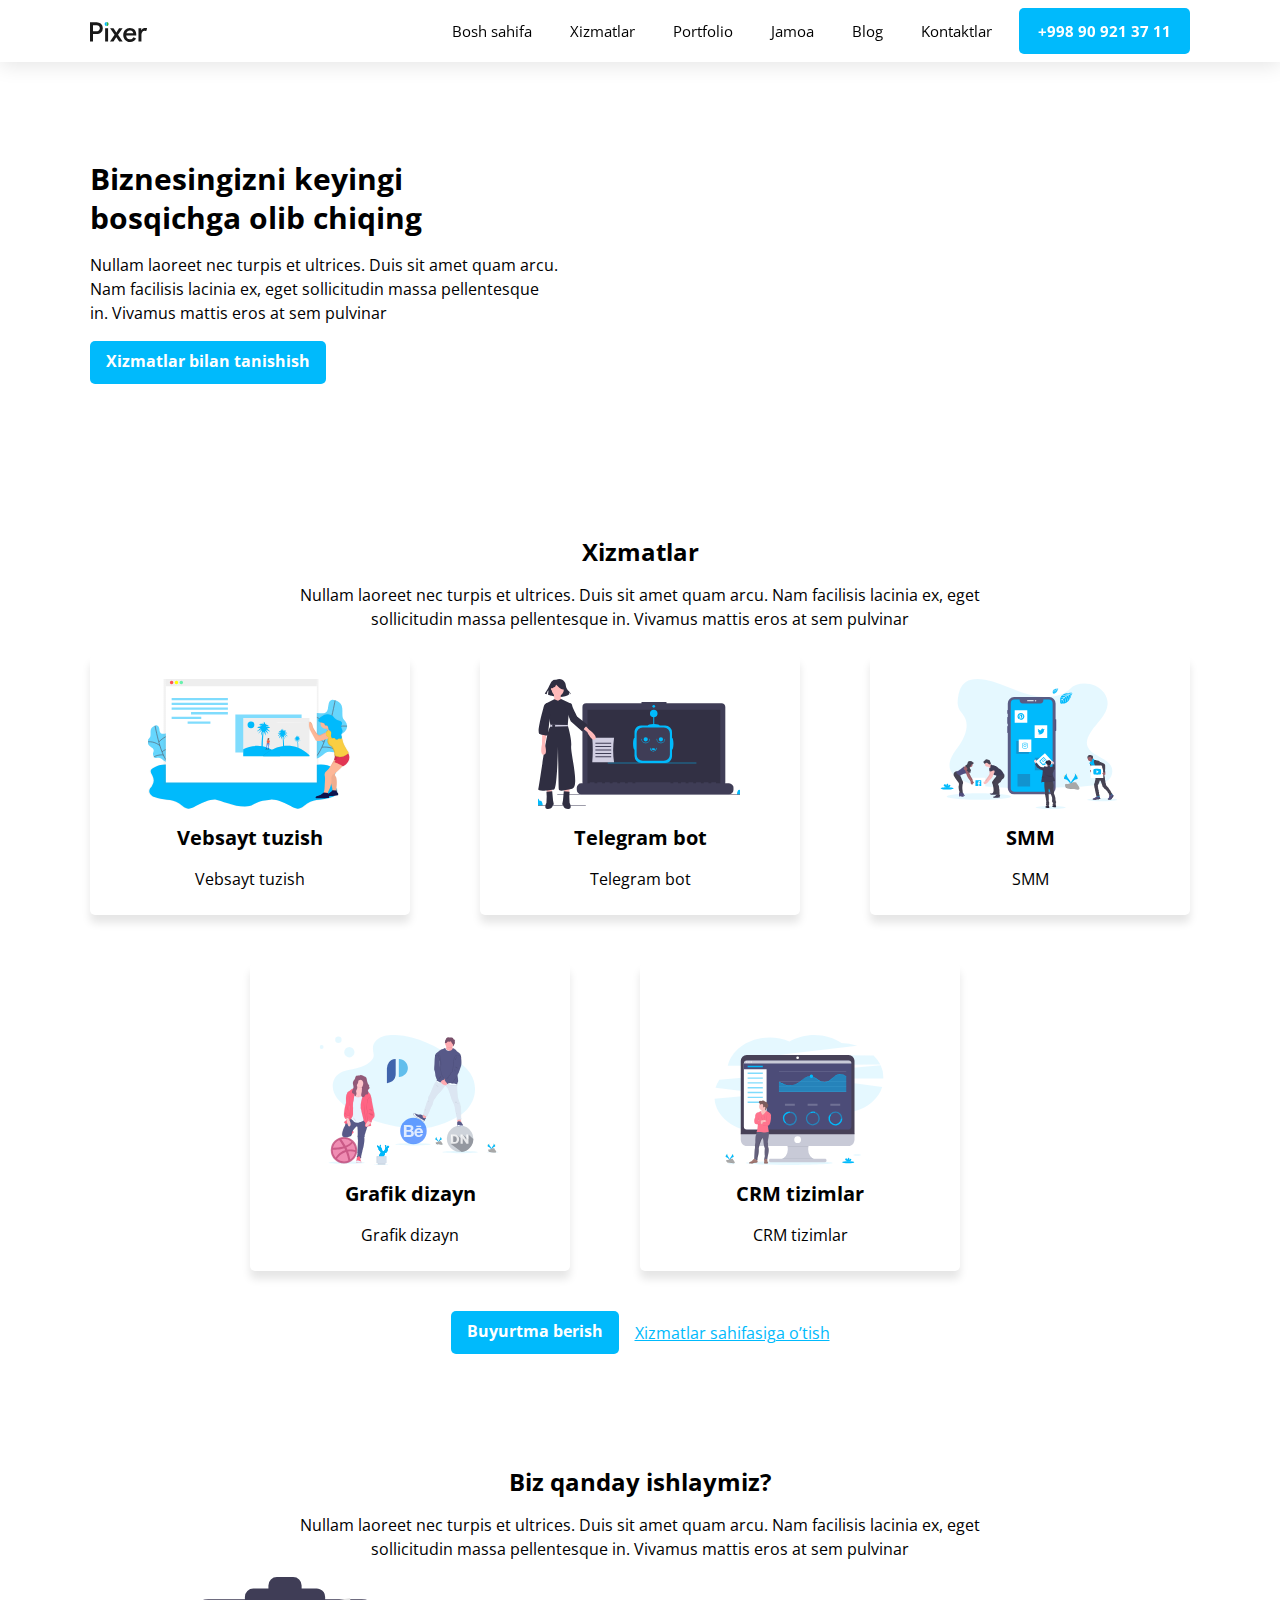
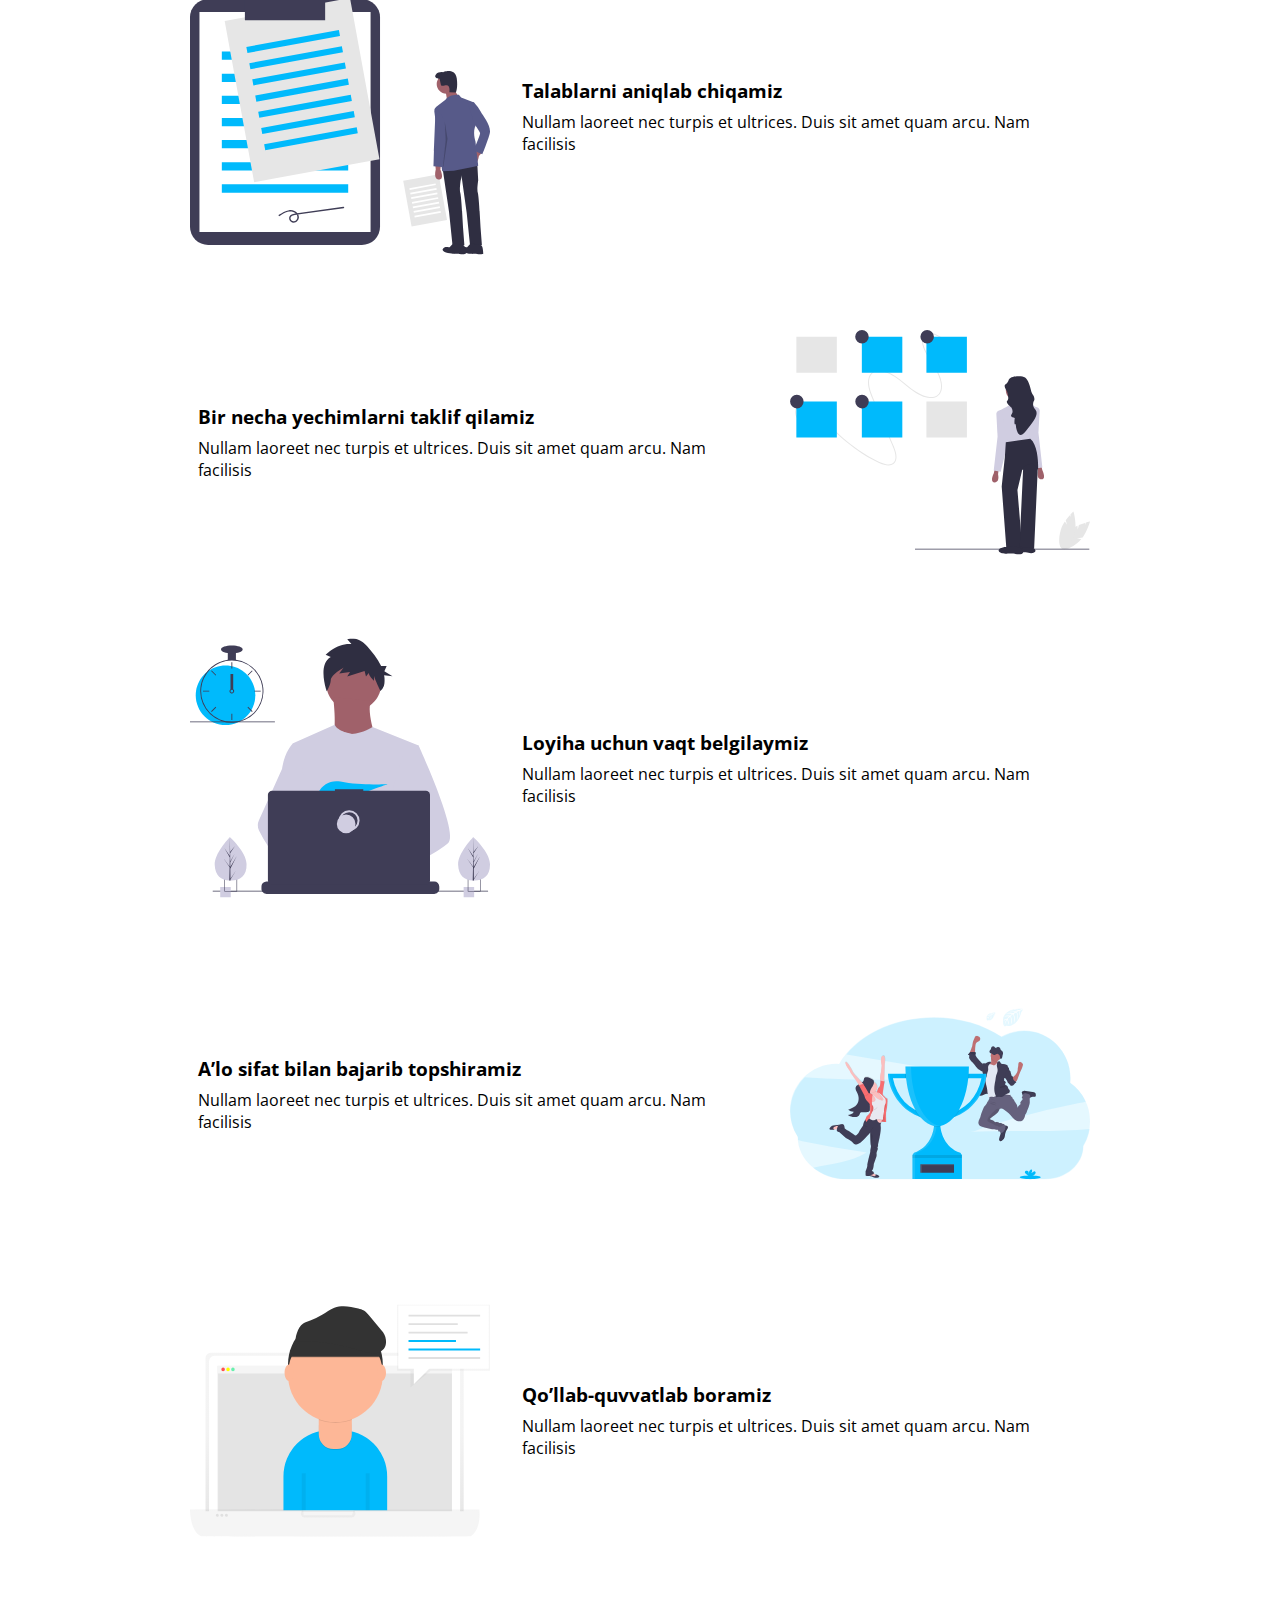
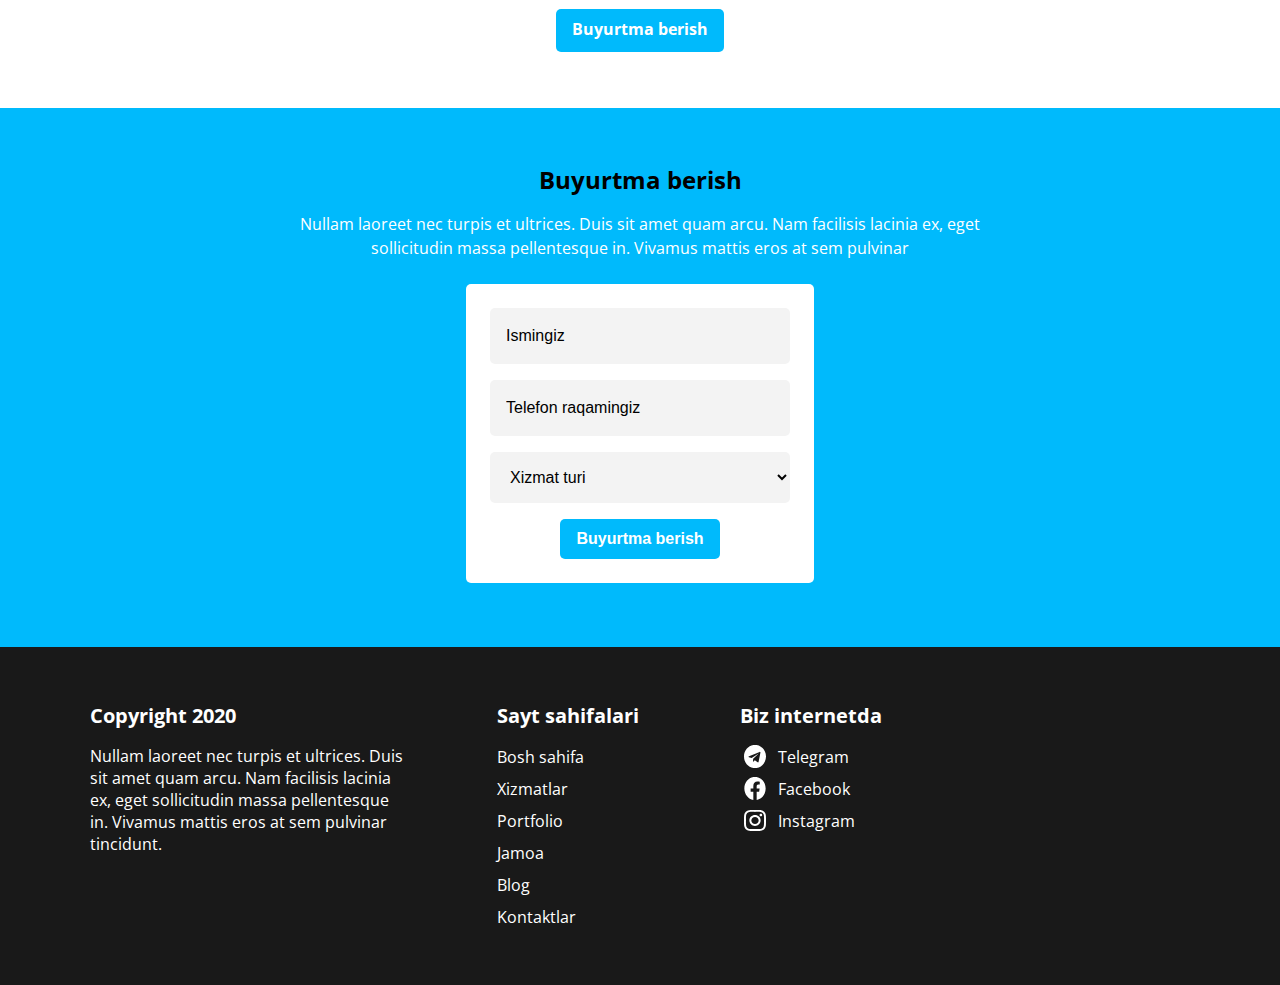
==== commit e79ec36d: "Add links for sections" ====
--- a/index.html
+++ b/index.html
@@ -38,7 +38,7 @@
                                 <a class="header-link" href="./blog.html">Blog</a>
                             </li>
                             <li class="header-item">
-                                <a class="header-link" href="./contact.html">Kontaktlar</a>
+                                <a class="header-link" href="#site-footer">Kontaktlar</a>
                             </li>
                         </ol>
                     </nav>
@@ -61,7 +61,7 @@
                             olib chiqing</h1>
                         <p>Nullam laoreet nec turpis et ultrices. Duis sit amet quam arcu. Nam facilisis lacinia ex,
                             eget sollicitudin massa pellentesque in. Vivamus mattis eros at sem pulvinar</p>
-                        <a class="hero-part-link site-links" href="./service.html">Xizmatlar bilan tanishish</a>
+                        <a class="hero-part-link site-links" href="#service">Xizmatlar bilan tanishish</a>
                     </div>
                     <iframe class="hero-part-iframe" width="458" height="258"
                         src="https://www.youtube.com/embed/6_pru8U2RmM" title="YouTube video player"
@@ -124,7 +124,7 @@
                         </li>
                     </ul>
                     <div class="service-link-box">
-                        <a class="service-part-link site-links" href="#">Buyurtma berish</a>
+                        <a class="service-part-link site-links" href="#order">Buyurtma berish</a>
                         <a class="service-page-link" href="./service.html">Xizmatlar sahifasiga o’tish</a>
                     </div>
                 </div>
@@ -174,7 +174,7 @@
                         </li>
                     </ol>
                     <div class="how-we-work-link-box">
-                        <a class="how-we-work-link site-links" href="#">Buyurtma berish</a>
+                        <a class="how-we-work-link site-links" href="#order">Buyurtma berish</a>
                     </div>
                 </div>
             </div>
@@ -215,7 +215,7 @@
     <!-- End of Main Section -->
 
     <!-- Footer Section -->
-    <footer>
+    <footer id="site-footer">
         <div class="container">
             <div class="footer-part">
                 <div class="footer-info">
--- a/css/main.css
+++ b/css/main.css
@@ -28,6 +28,10 @@
     box-sizing: border-box;
 }
 
+html {
+    scroll-behavior: smooth;
+}
+
 body {
     font-family: 'Open Sans', 'Arial', sans-serif;
 }
@@ -42,6 +46,8 @@
 header {
     background: var(--main-white-color);
     box-shadow: 0px 4px 20px var(--main-box-shadow-color);
+    position: fixed;
+    width: 100%;
 }
 
 .header-part {
@@ -145,7 +151,7 @@
 
 /* Start Hero Section */
 #hero {
-    padding: 80px 0;
+    padding: 142px 0 80px 0;
 }
 
 .hero-part {
@@ -156,6 +162,11 @@
 
 .hero-text {
     width: 470px;
+}
+
+.hero-part-iframe {
+    border: none;
+    border-radius: 5px;
 }
 
 .hero-text h1,
--- a/css/main.min.css
+++ b/css/main.min.css
@@ -1 +1 @@
-/*! normalize.css v8.0.1 | MIT License | github.com/necolas/normalize.css */html{line-height:1.15;-webkit-text-size-adjust:100%}body{margin:0}main{display:block}h1{font-size:2em;margin:.67em 0}hr{box-sizing:content-box;height:0;overflow:visible}pre{font-family:monospace,monospace;font-size:1em}a{background-color:transparent}abbr[title]{border-bottom:none;text-decoration:underline;text-decoration:underline dotted}b,strong{font-weight:bolder}code,kbd,samp{font-family:monospace,monospace;font-size:1em}small{font-size:80%}sub,sup{font-size:75%;line-height:0;position:relative;vertical-align:baseline}sub{bottom:-.25em}sup{top:-.5em}img{border-style:none}button,input,optgroup,select,textarea{font-family:inherit;font-size:100%;line-height:1.15;margin:0}button,input{overflow:visible}button,select{text-transform:none}[type=button],[type=reset],[type=submit],button{-webkit-appearance:button}[type=button]::-moz-focus-inner,[type=reset]::-moz-focus-inner,[type=submit]::-moz-focus-inner,button::-moz-focus-inner{border-style:none;padding:0}[type=button]:-moz-focusring,[type=reset]:-moz-focusring,[type=submit]:-moz-focusring,button:-moz-focusring{outline:1px dotted ButtonText}fieldset{padding:.35em .75em .625em}legend{box-sizing:border-box;color:inherit;display:table;max-width:100%;padding:0;white-space:normal}progress{vertical-align:baseline}textarea{overflow:auto}[type=checkbox],[type=radio]{box-sizing:border-box;padding:0}[type=number]::-webkit-inner-spin-button,[type=number]::-webkit-outer-spin-button{height:auto}[type=search]{-webkit-appearance:textfield;outline-offset:-2px}[type=search]::-webkit-search-decoration{-webkit-appearance:none}::-webkit-file-upload-button{-webkit-appearance:button;font:inherit}details{display:block}summary{display:list-item}template{display:none}[hidden]{display:none}:root{--main--link-bgcolor:#00BAFC;--main-color-link:#000000;--main-white-color:#ffffff;--main-black-color:#191919;--main-box-shadow-color:#0000001a}@font-face{font-family:'Open Sans';font-style:normal;font-weight:400;src:url('../fonts/open-sans-v29-latin-regular.woff2') format('woff2'),url('../fonts/open-sans-v29-latin-regular.woff') format('woff')}@font-face{font-family:'Open Sans';font-style:normal;font-weight:700;src:url('../fonts/open-sans-v29-latin-700.woff2') format('woff2'),url('../fonts/open-sans-v29-latin-700.woff') format('woff')}*{margin:0;padding:0;-webkit-box-sizing:border-box;box-sizing:border-box}body{font-family:'Open Sans',Arial,sans-serif}.container{max-width:1140px;margin:0 auto;padding:0 20px}header{background:var(--main-white-color);-webkit-box-shadow:0 4px 20px var(--main-box-shadow-color);box-shadow:0 4px 20px var(--main-box-shadow-color)}.header-part{display:-webkit-box;display:-ms-flexbox;display:flex;-webkit-box-align:center;-ms-flex-align:center;align-items:center}.pixer-logo{vertical-align:middle;-webkit-transition:.5s;-o-transition:.5s;transition:.5s}.pixer-logo:hover{opacity:.8}.pixer-logo:active{opacity:.4}.header-info{display:-webkit-box;display:-ms-flexbox;display:flex;-webkit-box-align:center;-ms-flex-align:center;align-items:center;margin-left:auto}.header-list{display:-webkit-box;display:-ms-flexbox;display:flex;-webkit-box-align:center;-ms-flex-align:center;align-items:center;margin-right:8px;list-style:none}.header-link,.site-links{font-weight:400;font-size:15px;line-height:24px;color:var(--main-color-link);text-decoration:none;-webkit-transition:all .5s;-o-transition:all .5s;transition:all .5s;border-bottom:3px solid transparent}.header-item{padding:16px;border:3px solid transparent;-webkit-transition:all .5s ease-in-out;-o-transition:all .5s ease-in-out;transition:all .5s ease-in-out}.header-item:hover{border-bottom:3px solid var(--main-black-color)}.header-item:active{background-color:var(--main-black-color);opacity:.6}.header-item:active .header-link{color:var(--main-white-color)}.site-links{display:inline-block;padding:8px 16px;font-size:16px;font-weight:700;color:var(--main-white-color);background:var(--main--link-bgcolor);border-radius:5px}.site-links:hover{opacity:.8}.site-links:active{opacity:.6}.header-contact-link{font-size:15px;border:3px solid transparent}.header-contact-link:hover{opacity:none;color:var(--main--link-bgcolor);background:var(--main-white-color);border:3px solid var(--main--link-bgcolor);border-radius:5px}.header-contact-link:active{color:var(--main-white-color);background:#00bafc99}#hero{padding:80px 0}.hero-part{display:-webkit-box;display:-ms-flexbox;display:flex;-webkit-box-align:center;-ms-flex-align:center;align-items:center;-webkit-box-pack:justify;-ms-flex-pack:justify;justify-content:space-between}.hero-text{width:470px}.hero-text h1,.how-we-work-text h2,.order-text h2,.service-item h3,.service-text h2{font-weight:700;font-size:30px;line-height:130%;color:var(--main-color-link);margin:0}.footer-pages-link,.footer-social-link,.hero-text p,.how-we-work-text p,.order-text p,.service-item p,.service-page-link,.service-text p{font-weight:400;font-size:16px;line-height:24px;color:var(--main-color-link);margin:16px 0}#how-we-work,#service{padding:56px 0}.how-we-work-text,.order-text,.service-text{width:719px;margin:0 auto;text-align:center}.how-we-work-text h2,.order-text h2,.service-text h2{font-size:24px}.service-list{display:-webkit-box;display:-ms-flexbox;display:flex;-webkit-box-align:center;-ms-flex-align:center;align-items:center;-webkit-box-pack:center;-ms-flex-pack:center;justify-content:center;-ms-flex-wrap:wrap;flex-wrap:wrap;list-style:none;padding:8px 0 0 0}.service-item{width:320px;margin-right:70px;background:var(--main-white-color);-webkit-box-shadow:0 8px 8px #0000001a;box-shadow:0 8px 8px #0000001a;border-radius:5px;padding:24px 58px;-webkit-transition:.5s;-o-transition:.5s;transition:.5s}.service-item:nth-child(3){margin:0}.service-item:hover{-webkit-box-shadow:0 12px 21px #0000001a;box-shadow:0 12px 21px #0000001a}.service-item:active{-webkit-box-shadow:0 4px 4px #00000033;box-shadow:0 4px 4px #00000033}.service-item-box::before{content:'';display:block;width:202px;height:130px;background-image:url('../images/website-illustration.svg');background-repeat:no-repeat;background-position:center}.service-item:nth-child(4),.service-item:nth-child(5){margin-top:48px}.telegram-item::before{background-image:url('../images/bot-illustration.svg')}.smm-item::before{background-image:url('../images/smm-illustration.svg')}.crm-item,.design-item{margin-top:48px}.design-item::before{background-image:url('../images/design-illustration.svg')}.crm-item::before{background-image:url('../images/crm-illustration.svg')}.service-item-link{text-decoration:none}.service-item h3{margin:16px 0;font-size:20px;text-align:center}.service-item p{text-align:center;margin:0}.service-link-box{display:-webkit-box;display:-ms-flexbox;display:flex;-webkit-box-pack:center;-ms-flex-pack:center;justify-content:center;-webkit-box-align:center;-ms-flex-align:center;align-items:center;margin-top:40px}.service-page-link{margin:0 0 0 16px;color:var(--main--link-bgcolor)}.how-we-work-list{display:-webkit-box;display:-ms-flexbox;display:flex;-webkit-box-pack:center;-ms-flex-pack:center;justify-content:center;-webkit-box-orient:vertical;-webkit-box-direction:normal;-ms-flex-direction:column;flex-direction:column;width:900px;margin:0 auto;list-style:none}.how-we-work-item{display:-webkit-box;display:-ms-flexbox;display:flex;-webkit-box-align:center;-ms-flex-align:center;align-items:center;margin-bottom:48px}.how-we-work-item:last-child{margin-bottom:0}.how-we-work-item:nth-child(even){-webkit-box-orient:horizontal;-webkit-box-direction:reverse;-ms-flex-direction:row-reverse;flex-direction:row-reverse}.how-we-work-item::before{content:'';width:300px;height:278px;background-image:url('../images/how-we-work-img-demand.svg');background-repeat:no-repeat;background-position:center}.offer-item::before{background-image:url('../images/how-we-work-img-offer.svg')}.time-item::before{background-image:url('../images/how-we-work-img-time.svg')}.quality-item::before{background-image:url('../images/how-we-work-img-quality.svg')}.support-item::before{background-image:url('../images/how-we-work-img-support.svg')}.how-we-work-item-text{width:560px;margin-left:32px}.how-we-work-item:nth-child(even) .how-we-work-item-text{margin:0 32px 0 0}.how-we-work-item-text p{margin-top:8px}.how-we-work-link-box{display:-webkit-box;display:-ms-flexbox;display:flex;-webkit-box-pack:center;-ms-flex-pack:center;justify-content:center;margin-top:50px}#order{padding:56px 0 64px 0;background-color:var(--main--link-bgcolor)}.order-text h2{color:var(--main-white-color)}.order-text p{margin:16px 0 24px 0;color:var(--main-white-color)}.order-part-form{width:348px;margin:0 auto;padding:24px;background:var(--main-white-color);border-radius:5px}.order-form-select,.order-part-form input{width:300px;margin-bottom:16px;padding:16px;font-weight:400;font-size:16px;line-height:150%;color:var(--main-color-link);border:none;background:#f3f3f3;border-radius:5px}.order-part-form input::-webkit-input-placeholder{font-weight:400;font-size:16px;line-height:150%;color:var(--main-color-link)}.order-part-form input::-moz-placeholder{font-weight:400;font-size:16px;line-height:150%;color:var(--main-color-link)}.order-part-form input:-ms-input-placeholder{font-weight:400;font-size:16px;line-height:150%;color:var(--main-color-link)}.order-part-form input::-ms-input-placeholder{font-weight:400;font-size:16px;line-height:150%;color:var(--main-color-link)}.order-part-form input::placeholder{font-weight:400;font-size:16px;line-height:150%;color:var(--main-color-link)}.order-form-select-btn-box{display:-webkit-box;display:-ms-flexbox;display:flex;-webkit-box-pack:center;-ms-flex-pack:center;justify-content:center}.order-form-btn{border:none;margin:0 auto}footer{padding:56px 0;background-color:var(--main-black-color);color:var(--main-white-color)}.footer-part{display:-webkit-box;display:-ms-flexbox;display:flex}.footer-info{width:320px}.footer-main-title{margin-bottom:16px;display:inline-block}.footer-main-title{font-weight:700;font-size:20px;line-height:130%}.footer-site-pages{width:143px;margin:0 100px 0 87px}.footer-pages-item,.footer-social-item{list-style:none;margin-bottom:8px}.footer-pages-item:last-child,.footer-social-item:last-child{margin-bottom:0}.footer-social-link{display:-webkit-box;display:-ms-flexbox;display:flex;-webkit-transition:.5s;-o-transition:.5s;transition:.5s}.footer-social-link::before{content:'';display:block;width:30px;height:23px;margin-right:8px;background-image:url('../images/telegram-icon.svg');background-repeat:no-repeat;background-position:center}.facebook-icon-item::before{background-image:url('../images/facebook-icon.svg')}.instagram-icon-item::before{background-image:url('../images/instagram-icon.svg')}.footer-pages-link,.footer-social-link{margin:0;color:var(--main-white-color);text-decoration:none;-webkit-transition:.5s;-o-transition:.5s;transition:.5s}.footer-pages-link:hover,.footer-social-link:hover{color:var(--main--link-bgcolor)}.footer-pages-link:active,.footer-social-item:active{opacity:.6}.footer-social-links-box{width:142px}+.header-info,.header-part{align-items:center;display:flex}*,.service-item:nth-child(3){margin:0}#how-we-work,#service,footer{padding:56px 0}.header-item:active,footer{background-color:var(--main-black-color)}@font-face{font-family:'Open Sans';font-style:normal;font-weight:400;src:url('../fonts/open-sans-v29-latin-regular.woff2') format('woff2'),url('../fonts/open-sans-v29-latin-regular.woff') format('woff')}@font-face{font-family:'Open Sans';font-style:normal;font-weight:700;src:url('../fonts/open-sans-v29-latin-700.woff2') format('woff2'),url('../fonts/open-sans-v29-latin-700.woff') format('woff')}:root{--main--link-bgcolor:#00BAFC;--main-color-link:#000000;--main-white-color:#ffffff;--main-black-color:#191919;--main-box-shadow-color:#0000001a}*{padding:0;box-sizing:border-box}html{scroll-behavior:smooth}body{font-family:'Open Sans',Arial,sans-serif}.container{max-width:1140px;margin:0 auto;padding:0 20px}header{background:var(--main-white-color);box-shadow:0 4px 20px var(--main-box-shadow-color);position:fixed;width:100%}.pixer-logo{vertical-align:middle;transition:.5s}.pixer-logo:hover,.site-links:hover{opacity:.8}.pixer-logo:active{opacity:.4}.header-info{margin-left:auto}.header-list{display:flex;align-items:center;margin-right:8px;list-style:none}.header-link,.site-links{font-weight:400;font-size:15px;line-height:24px;color:var(--main-color-link);text-decoration:none;transition:.5s;border-bottom:3px solid transparent}.header-item:active .header-link,.order-text h2,.site-links{color:var(--main-white-color)}.header-item{padding:16px;border:3px solid transparent;transition:.5s ease-in-out}.header-item:hover{border-bottom:3px solid var(--main-black-color)}.header-item:active{opacity:.6}.site-links{display:inline-block;padding:8px 16px;font-size:16px;font-weight:700;background:var(--main--link-bgcolor);border-radius:5px}.footer-pages-link:active,.footer-social-item:active,.site-links:active{opacity:.6}.header-contact-link{font-size:15px;border:3px solid transparent}.header-contact-link:hover{opacity:none;color:var(--main--link-bgcolor);background:var(--main-white-color);border:3px solid var(--main--link-bgcolor);border-radius:5px}.header-contact-link:active{color:var(--main-white-color);background:#00bafc99}.footer-social-link::before,.how-we-work-item::before,.service-item-box::before{content:'';background-repeat:no-repeat;background-position:center}#hero{padding:142px 0 80px}.hero-part{display:flex;align-items:center;justify-content:space-between}.hero-text{width:470px}.hero-part-iframe{border:none;border-radius:5px}.order-part-form,.service-item{background:var(--main-white-color);border-radius:5px}.hero-text h1,.how-we-work-text h2,.order-text h2,.service-item h3,.service-text h2{font-weight:700;font-size:30px;line-height:130%;color:var(--main-color-link);margin:0}.footer-pages-link,.footer-social-link,.hero-text p,.how-we-work-text p,.order-text p,.service-item p,.service-page-link,.service-text p{font-weight:400;font-size:16px;line-height:24px;color:var(--main-color-link);margin:16px 0}.footer-pages-link:hover,.footer-social-link:hover,.service-page-link{color:var(--main--link-bgcolor)}.how-we-work-text,.order-text,.service-text{width:719px;margin:0 auto;text-align:center}.how-we-work-text h2,.order-text h2,.service-text h2{font-size:24px}.service-list{display:flex;align-items:center;justify-content:center;flex-wrap:wrap;list-style:none;padding:8px 0 0}.service-item{width:320px;margin-right:70px;box-shadow:0 8px 8px #0000001a;padding:24px 58px;transition:.5s}.service-item:hover{box-shadow:0 12px 21px #0000001a}.service-item:active{box-shadow:0 4px 4px #00000033}.service-item-box::before{display:block;width:202px;height:130px;background-image:url('../images/website-illustration.svg')}.crm-item,.design-item,.service-item:nth-child(4),.service-item:nth-child(5){margin-top:48px}.telegram-item::before{background-image:url('../images/bot-illustration.svg')}.smm-item::before{background-image:url('../images/smm-illustration.svg')}.design-item::before{background-image:url('../images/design-illustration.svg')}.crm-item::before{background-image:url('../images/crm-illustration.svg')}.service-item-link{text-decoration:none}.service-item h3{margin:16px 0;font-size:20px;text-align:center}.service-item p{text-align:center;margin:0}.service-link-box{display:flex;justify-content:center;align-items:center;margin-top:40px}.service-page-link{margin:0 0 0 16px}.how-we-work-list{display:flex;justify-content:center;flex-direction:column;width:900px;margin:0 auto;list-style:none}.how-we-work-item{display:flex;align-items:center;margin-bottom:48px}.footer-pages-item:last-child,.footer-social-item:last-child,.how-we-work-item:last-child{margin-bottom:0}.how-we-work-item:nth-child(2n){flex-direction:row-reverse}.how-we-work-item::before{width:300px;height:278px;background-image:url('../images/how-we-work-img-demand.svg')}.offer-item::before{background-image:url('../images/how-we-work-img-offer.svg')}.time-item::before{background-image:url('../images/how-we-work-img-time.svg')}.quality-item::before{background-image:url('../images/how-we-work-img-quality.svg')}.support-item::before{background-image:url('../images/how-we-work-img-support.svg')}.how-we-work-item-text{width:560px;margin-left:32px}.how-we-work-item:nth-child(2n) .how-we-work-item-text{margin:0 32px 0 0}.how-we-work-item-text p{margin-top:8px}.how-we-work-link-box{display:flex;justify-content:center;margin-top:50px}#order{padding:56px 0 64px;background-color:var(--main--link-bgcolor)}.order-text p{margin:16px 0 24px;color:var(--main-white-color)}.order-part-form{width:348px;margin:0 auto;padding:24px}.order-form-select,.order-part-form input{width:300px;margin-bottom:16px;padding:16px;font-weight:400;font-size:16px;line-height:150%;color:var(--main-color-link);border:none;background:#f3f3f3;border-radius:5px}.order-part-form input::placeholder{font-weight:400;font-size:16px;line-height:150%;color:var(--main-color-link)}.order-form-select-btn-box{display:flex;justify-content:center}.order-form-btn{border:none;margin:0 auto}footer{color:var(--main-white-color)}.footer-part,.footer-social-link{display:flex}.footer-info{width:320px}.footer-main-title{margin-bottom:16px;display:inline-block;font-weight:700;font-size:20px;line-height:130%}.footer-site-pages{width:143px;margin:0 100px 0 87px}.footer-pages-item,.footer-social-item{list-style:none;margin-bottom:8px}.footer-social-link::before{display:block;width:30px;height:23px;margin-right:8px;background-image:url('../images/telegram-icon.svg')}.facebook-icon-item::before{background-image:url('../images/facebook-icon.svg')}.instagram-icon-item::before{background-image:url('../images/instagram-icon.svg')}.footer-pages-link,.footer-social-link{margin:0;color:var(--main-white-color);text-decoration:none;transition:.5s}.footer-social-links-box{width:142px}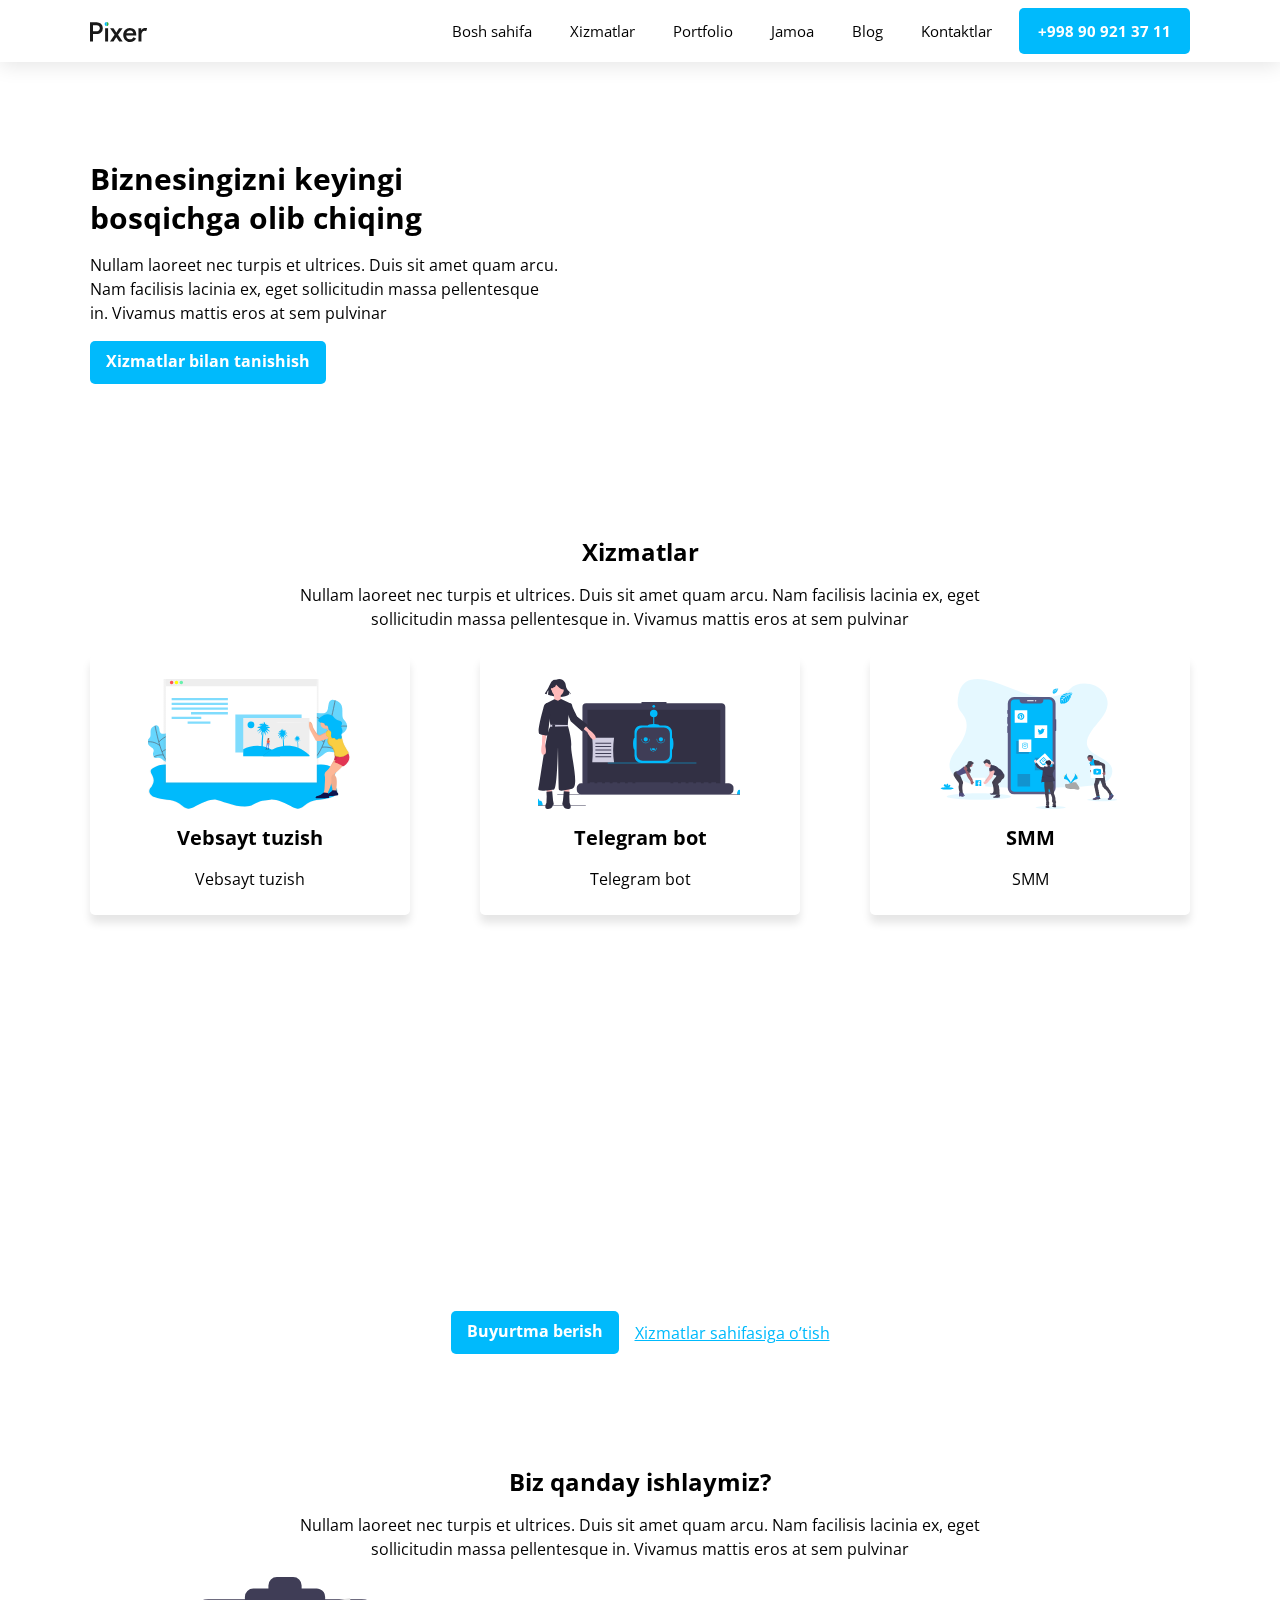
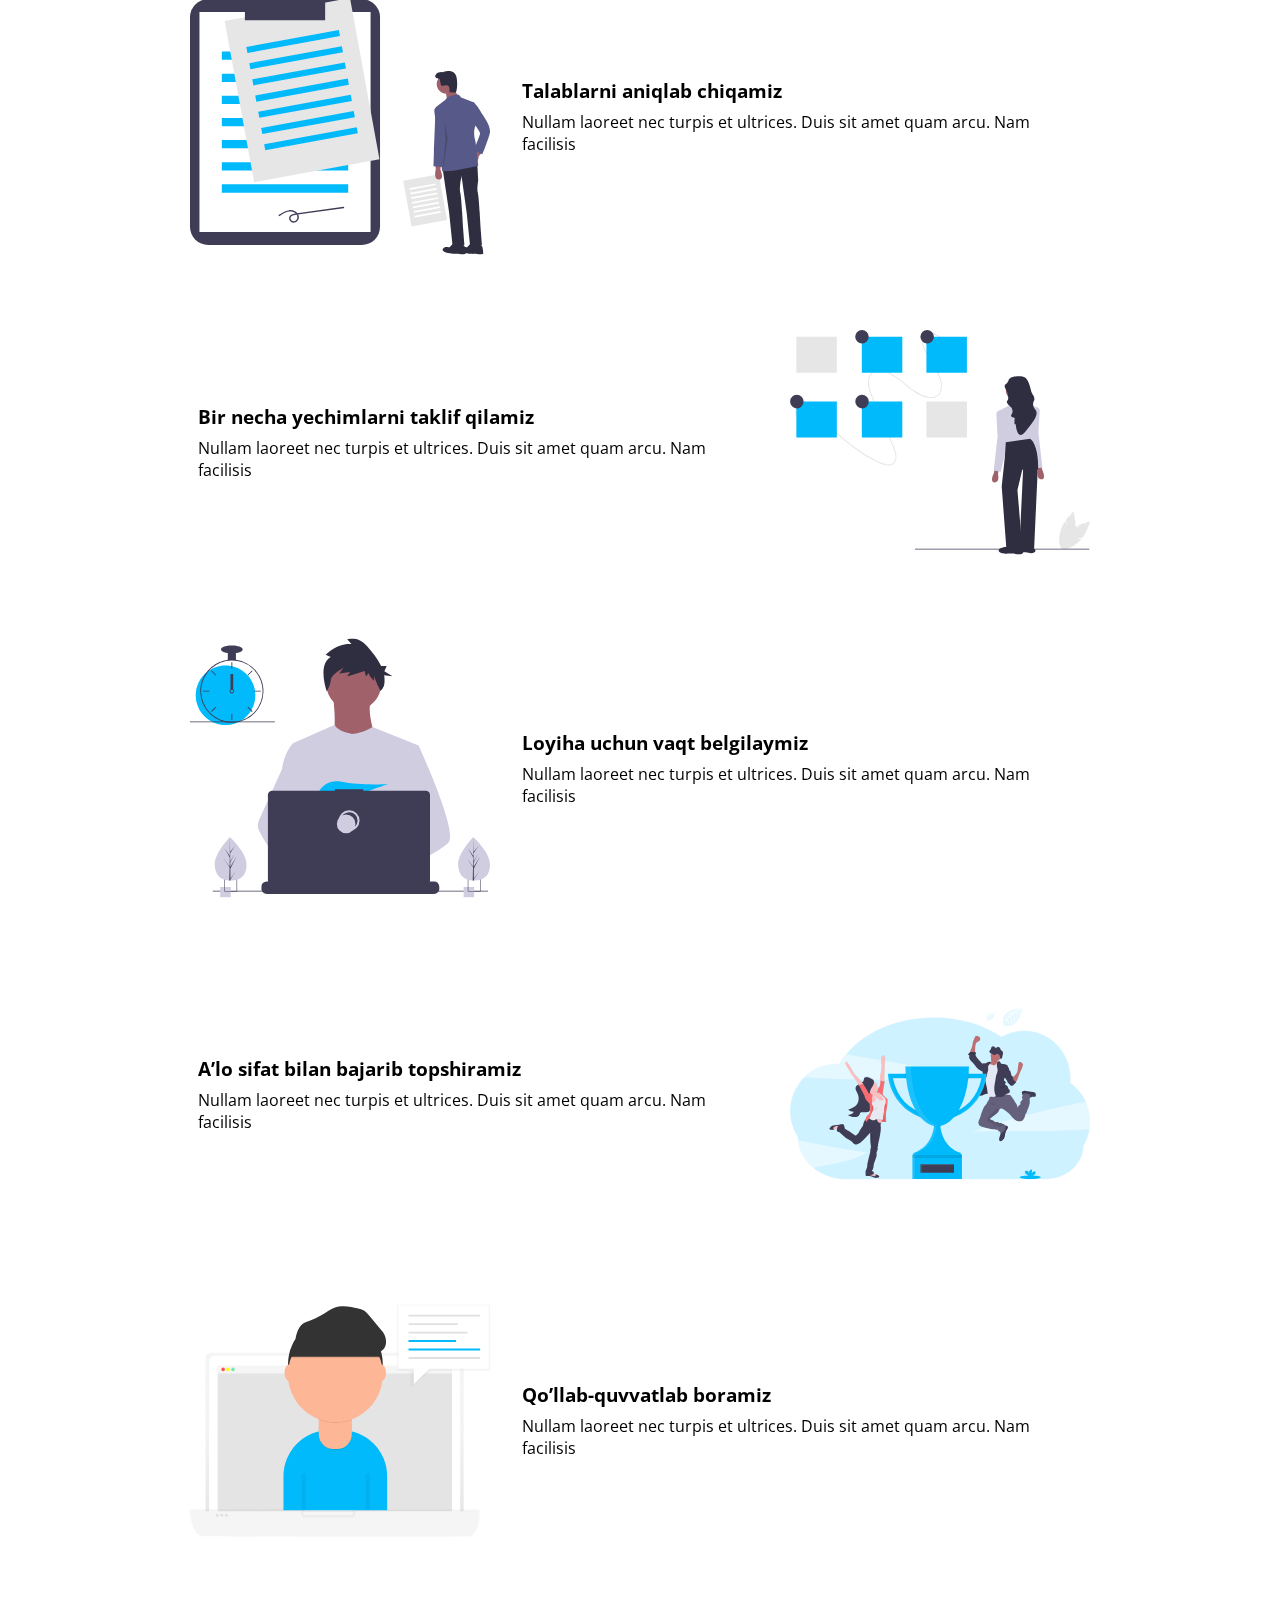
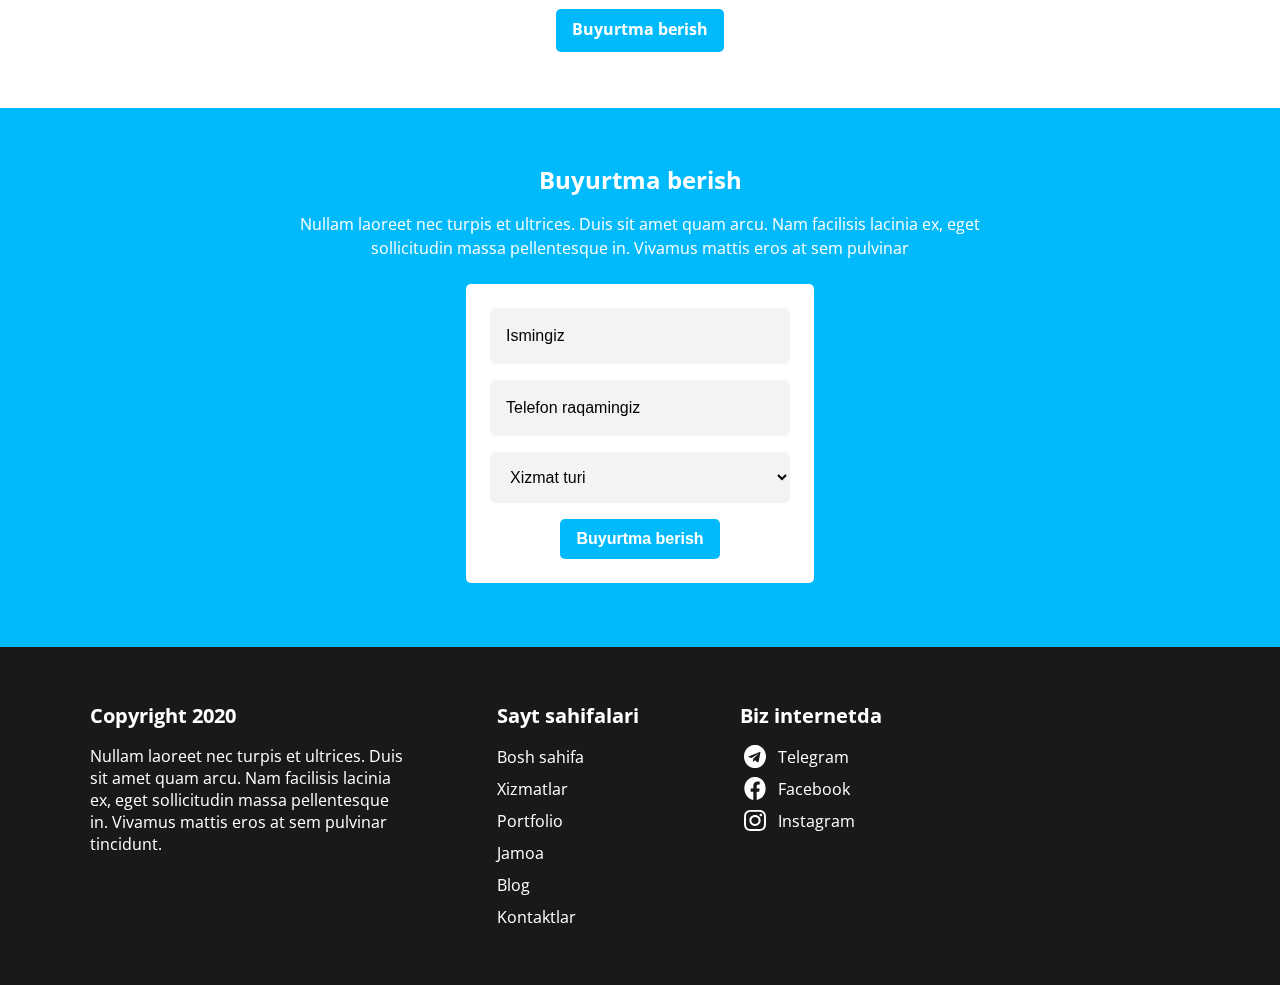
==== commit 0a8649c7: "add drop down to header" ====
--- a/index.html
+++ b/index.html
@@ -7,8 +7,9 @@
     <meta name="viewport" content="width=device-width, initial-scale=1.0">
     <title>Pixer</title>
     <!-- <link rel="stylesheet" href="./css/normalize.css"> -->
-    <!-- <link rel="stylesheet" href="./css/main.css"> -->
-    <link rel="stylesheet" href="./css/main.min.css">
+    <link rel="stylesheet" href="./css/main.css">
+    <link href="https://unpkg.com/aos@2.3.1/dist/aos.css" rel="stylesheet">
+    <!-- <link rel="stylesheet" href="./css/main.min.css"> -->
 </head>
 
 <body>
@@ -24,6 +25,23 @@
                         <ol class="header-list">
                             <li class="header-item">
                                 <a class="header-link" href="./index.html">Bosh sahifa</a>
+                                <ul class="header-service-list">
+                                    <li class="header-sevice-item">
+                                        <a href="#">Vebsayt</a>
+                                    </li>
+                                    <li class="header-sevice-item">
+                                        <a href="#">Telegram bot</a>
+                                    </li>
+                                    <li class="header-sevice-item">
+                                        <a href="#">SMM</a>
+                                    </li>
+                                    <li class="header-sevice-item">
+                                        <a href="#">Grafik dizayn</a>
+                                    </li>
+                                    <li class="header-sevice-item">
+                                        <a href="#">CRM tizim</a>
+                                    </li>
+                                </ul>
                             </li>
                             <li class="header-item">
                                 <a class="header-link" href="./service.html">Xizmatlar</a>
@@ -82,7 +100,7 @@
                             eget sollicitudin massa pellentesque in. Vivamus mattis eros at sem pulvinar</p>
                     </div>
                     <ul class="service-list">
-                        <li class="service-item">
+                        <li class="service-item" data-aos="zoom-in">
                             <a class="service-item-link" href="./website.html">
                                 <div class="service-item-box">
                                     <h3>Vebsayt tuzish</h3>
@@ -90,7 +108,7 @@
                                 </div>
                             </a>
                         </li>
-                        <li class="service-item">
+                        <li class="service-item" data-aos="zoom-in">
                             <a class="service-item-link" href="./bot.html">
                                 <div class="service-item-box telegram-item">
                                     <h3>Telegram bot</h3>
@@ -98,7 +116,7 @@
                                 </div>
                             </a>
                         </li>
-                        <li class="service-item">
+                        <li class="service-item" data-aos="zoom-in">
                             <a class="service-item-link" href="./smm.html">
                                 <div class="service-item-box smm-item">
                                     <h3>SMM</h3>
@@ -106,7 +124,7 @@
                                 </div>
                             </a>
                         </li>
-                        <li class="service-item">
+                        <li class="service-item" data-aos="zoom-in">
                             <a class="service-item-link" href="./design.html">
                                 <div class="service-item-box design-item">
                                     <h3>Grafik dizayn</h3>
@@ -114,7 +132,7 @@
                                 </div>
                             </a>
                         </li>
-                        <li class="service-item">
+                        <li class="service-item" data-aos="zoom-in">
                             <a class="service-item-link" href="./crm.html">
                                 <div class="service-item-box crm-item">
                                     <h3>CRM tizimlar</h3>
@@ -258,8 +276,8 @@
                                 rel="noopener noreferrer">Facebook</a>
                         </li>
                         <li class="footer-social-item instagram-icon-item">
-                            <a class="footer-social-link instagram-icon-item" href="https://www.instagram.com/" target="blank"
-                                rel="noopener noreferrer">Instagram</a>
+                            <a class="footer-social-link instagram-icon-item" href="https://www.instagram.com/"
+                                target="blank" rel="noopener noreferrer">Instagram</a>
                         </li>
                     </ul>
                 </div>
@@ -267,6 +285,15 @@
         </div>
     </footer>
     <!-- End of Footer Section -->
+
+
+
+    <script src="https://unpkg.com/aos@2.3.1/dist/aos.js"></script>
+    <script>
+        AOS.init({
+            duration: 2400,
+        });
+    </script>
 </body>
 
 </html>--- a/css/main.css
+++ b/css/main.css
@@ -44,10 +44,11 @@
 
 /* Start Header */
 header {
-    background: var(--main-white-color);
+    position: fixed;
+    z-index: 1000;
+    width: 100%;
+    background-color: var(--main-white-color);
     box-shadow: 0px 4px 20px var(--main-box-shadow-color);
-    position: fixed;
-    width: 100%;
 }
 
 .header-part {
@@ -92,12 +93,53 @@
     border-bottom: 3px solid transparent;
 }
 
-.header-item{
+.header-item {
+    position: relative;
     padding: 16px;
     border: 3px solid transparent;
     transition: all 0.5s ease-in-out;
 }
 
+.header-service-list {
+    display: none;
+    position: absolute;
+    top: 60px;
+    left: 0;
+    width: 132px;
+    background-color: var(--main-white-color);
+    list-style: none;
+}
+
+.header-item:hover .header-service-list {
+    display: block;
+}
+
+.header-sevice-item {
+    padding: 10px;
+}
+
+.header-sevice-item a {
+    font-weight: 400;
+    font-size: 16px;
+    line-height: 24px;
+    color: var(--main-color-link);
+    text-decoration: none;
+}
+
+.header-sevice-item:hover {
+    background-color: #00BAFC;
+    color: var(--main-white-color);
+}
+
+.header-sevice-item:hover a {
+    color: var(--main-white-color);
+}
+
+.header-sevice-item:active {
+    background-color: #00BAFC;
+    opacity: 0.6;
+}
+
 .header-item:hover {
     border-bottom: 3px solid var(--main-black-color);
 }
@@ -107,7 +149,7 @@
     opacity: 0.6;
 }
 
-.header-item:active .header-link{
+.header-item:active .header-link {
     color: var(--main-white-color);
 }
 
@@ -174,11 +216,11 @@
 .service-item h3,
 .how-we-work-text h2,
 .order-text h2 {
+    margin: 0;
     font-weight: 700;
     font-size: 30px;
     line-height: 130%;
     color: var(--main-color-link);
-    margin: 0;
 }
 
 .hero-text p,
@@ -189,11 +231,11 @@
 .order-text p,
 .footer-pages-link,
 .footer-social-link {
+    margin: 16px 0;
     font-weight: 400;
     font-size: 16px;
     line-height: 24px;
     color: var(--main-color-link);
-    margin: 16px 0;
 }
 
 /* End of Hero Section */
@@ -207,8 +249,8 @@
 .service-text,
 .how-we-work-text,
 .order-text {
+    margin: 0 auto;
     width: 719px;
-    margin: 0 auto;
     text-align: center;
 }
 
@@ -223,18 +265,23 @@
     align-items: center;
     justify-content: center;
     flex-wrap: wrap;
+    padding: 8px 0 0 0;
     list-style: none;
-    padding: 8px 0 0 0;
 }
 
 .service-item {
     width: 320px;
     margin-right: 70px;
+    padding: 24px 58px;
     background: var(--main-white-color);
     box-shadow: 0px 8px 8px #0000001a;
     border-radius: 5px;
-    padding: 24px 58px;
     transition: 0.5s;
+}
+
+.aos-init,
+.aos-animate {
+    z-index: -1;
 }
 
 .service-item:nth-child(3) {
@@ -270,7 +317,6 @@
 
 .smm-item::before {
     background-image: url('../images/smm-illustration.svg');
-    /* width: 176px; */
 }
 
 .crm-item,
@@ -280,12 +326,10 @@
 
 .design-item::before {
     background-image: url('../images/design-illustration.svg');
-    /* width: 178px; */
 }
 
 .crm-item::before {
     background-image: url('../images/crm-illustration.svg');
-    /* width: 169px; */
 }
 
 .service-item-link {
@@ -299,8 +343,8 @@
 }
 
 .service-item p {
+    margin: 0;
     text-align: center;
-    margin: 0;
 }
 
 .service-link-box {
@@ -322,8 +366,8 @@
     display: flex;
     justify-content: center;
     flex-direction: column;
+    margin: 0 auto;
     width: 900px;
-    margin: 0 auto;
     list-style: none;
 }
 
@@ -333,7 +377,7 @@
     margin-bottom: 48px;
 }
 
-.how-we-work-item:last-child{
+.how-we-work-item:last-child {
     margin-bottom: 0;
 }
 
@@ -403,8 +447,8 @@
 }
 
 .order-part-form {
+    margin: 0 auto;
     width: 348px;
-    margin: 0 auto;
     padding: 24px;
     background: var(--main-white-color);
     border-radius: 5px;
@@ -438,8 +482,8 @@
 }
 
 .order-form-btn {
+    margin: 0 auto;
     border: none;
-    margin: 0 auto;
 }
 
 /* End of Order Section */
@@ -460,8 +504,8 @@
 }
 
 .footer-main-title {
+    display: inline-block;
     margin-bottom: 16px;
-    display: inline-block;
 }
 
 .footer-main-title {
@@ -471,14 +515,14 @@
 }
 
 .footer-site-pages {
+    margin: 0 100px 0 87px;
     width: 143px;
-    margin: 0 100px 0 87px;
 }
 
 .footer-pages-item,
 .footer-social-item {
+    margin-bottom: 8px;
     list-style: none;
-    margin-bottom: 8px;
 }
 
 .footer-pages-item:last-child,
@@ -486,7 +530,7 @@
     margin-bottom: 0;
 }
 
-.footer-social-link{
+.footer-social-link {
     display: flex;
     transition: 0.5s;
 }
@@ -494,9 +538,9 @@
 .footer-social-link::before {
     content: '';
     display: block;
+    margin-right: 8px;
     width: 30px;
     height: 23px;
-    margin-right: 8px;
     background-image: url('../images/telegram-icon.svg');
     background-repeat: no-repeat;
     background-position: center;
@@ -515,7 +559,7 @@
     margin: 0;
     color: var(--main-white-color);
     text-decoration: none;
-    transition:  0.5s;
+    transition: 0.5s;
 }
 
 .footer-pages-link:hover,
@@ -531,4 +575,5 @@
 .footer-social-links-box {
     width: 142px;
 }
+
 /* End of Footer Section */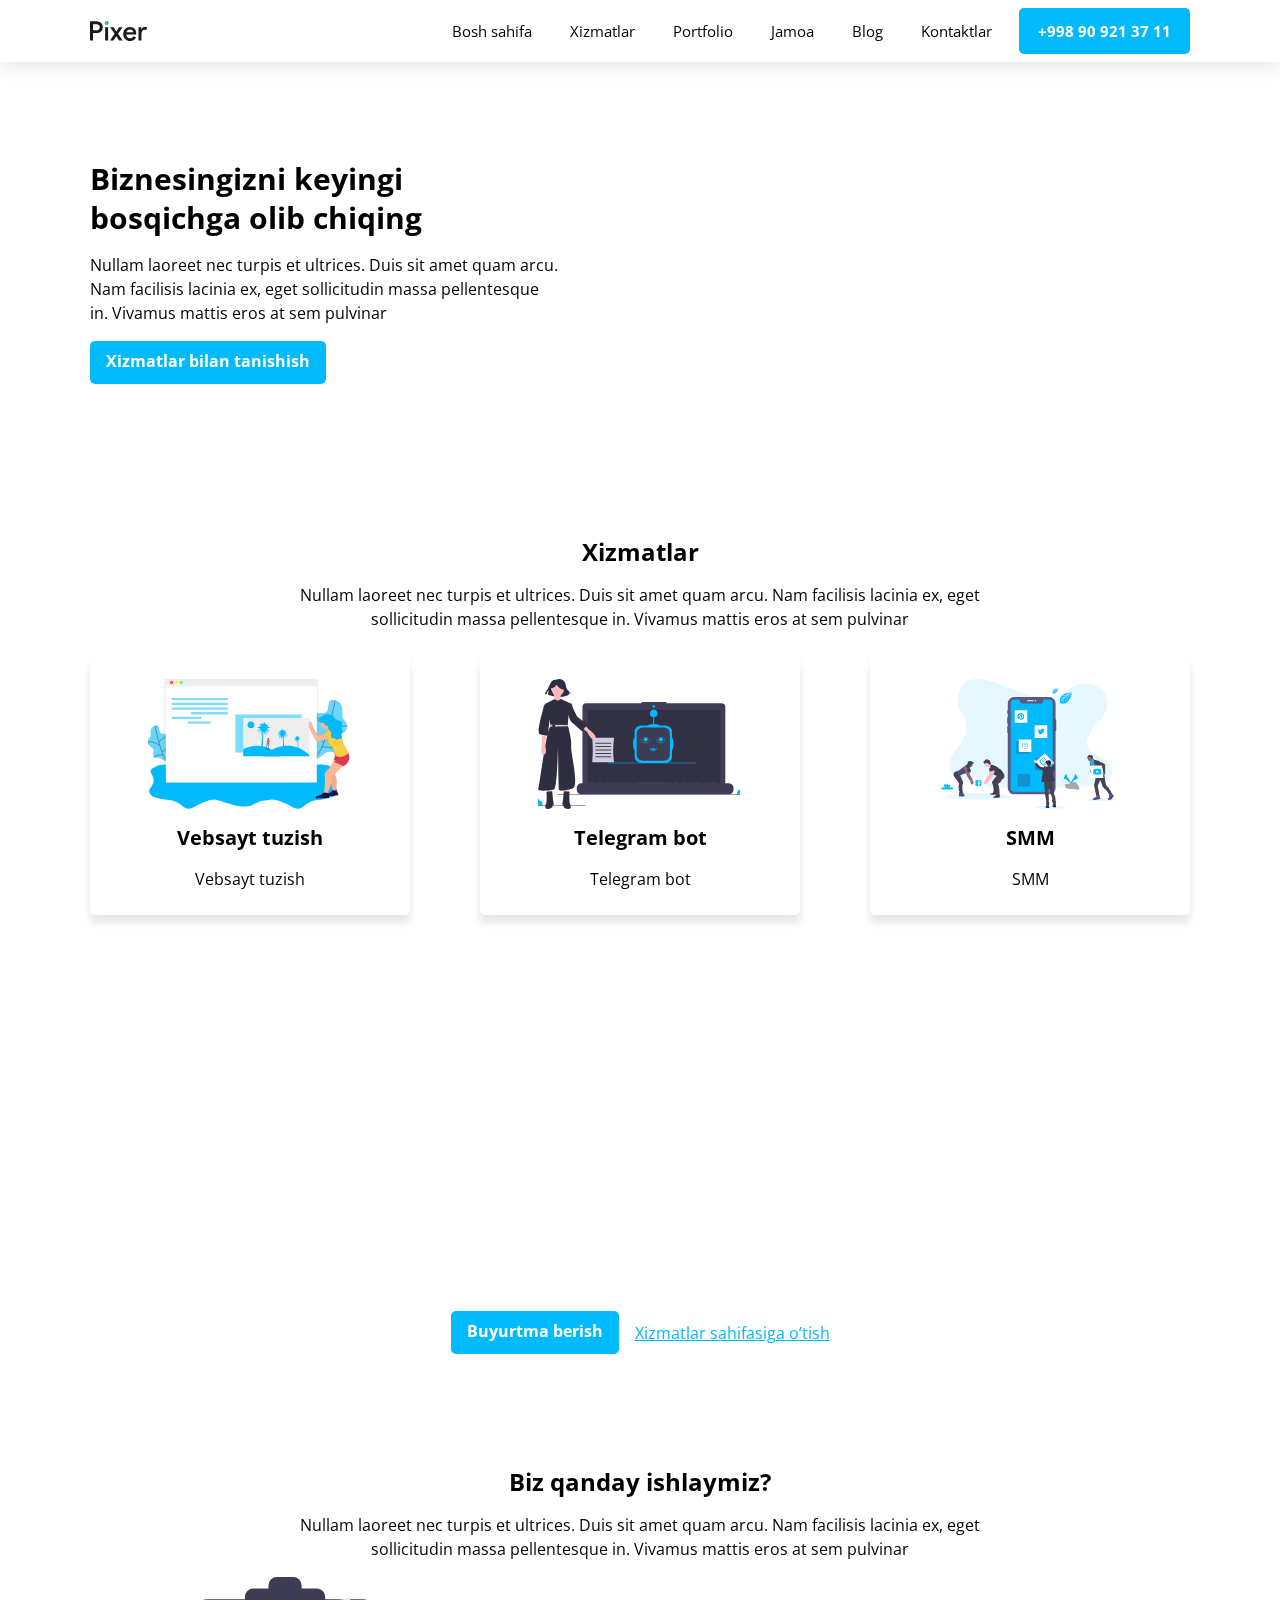
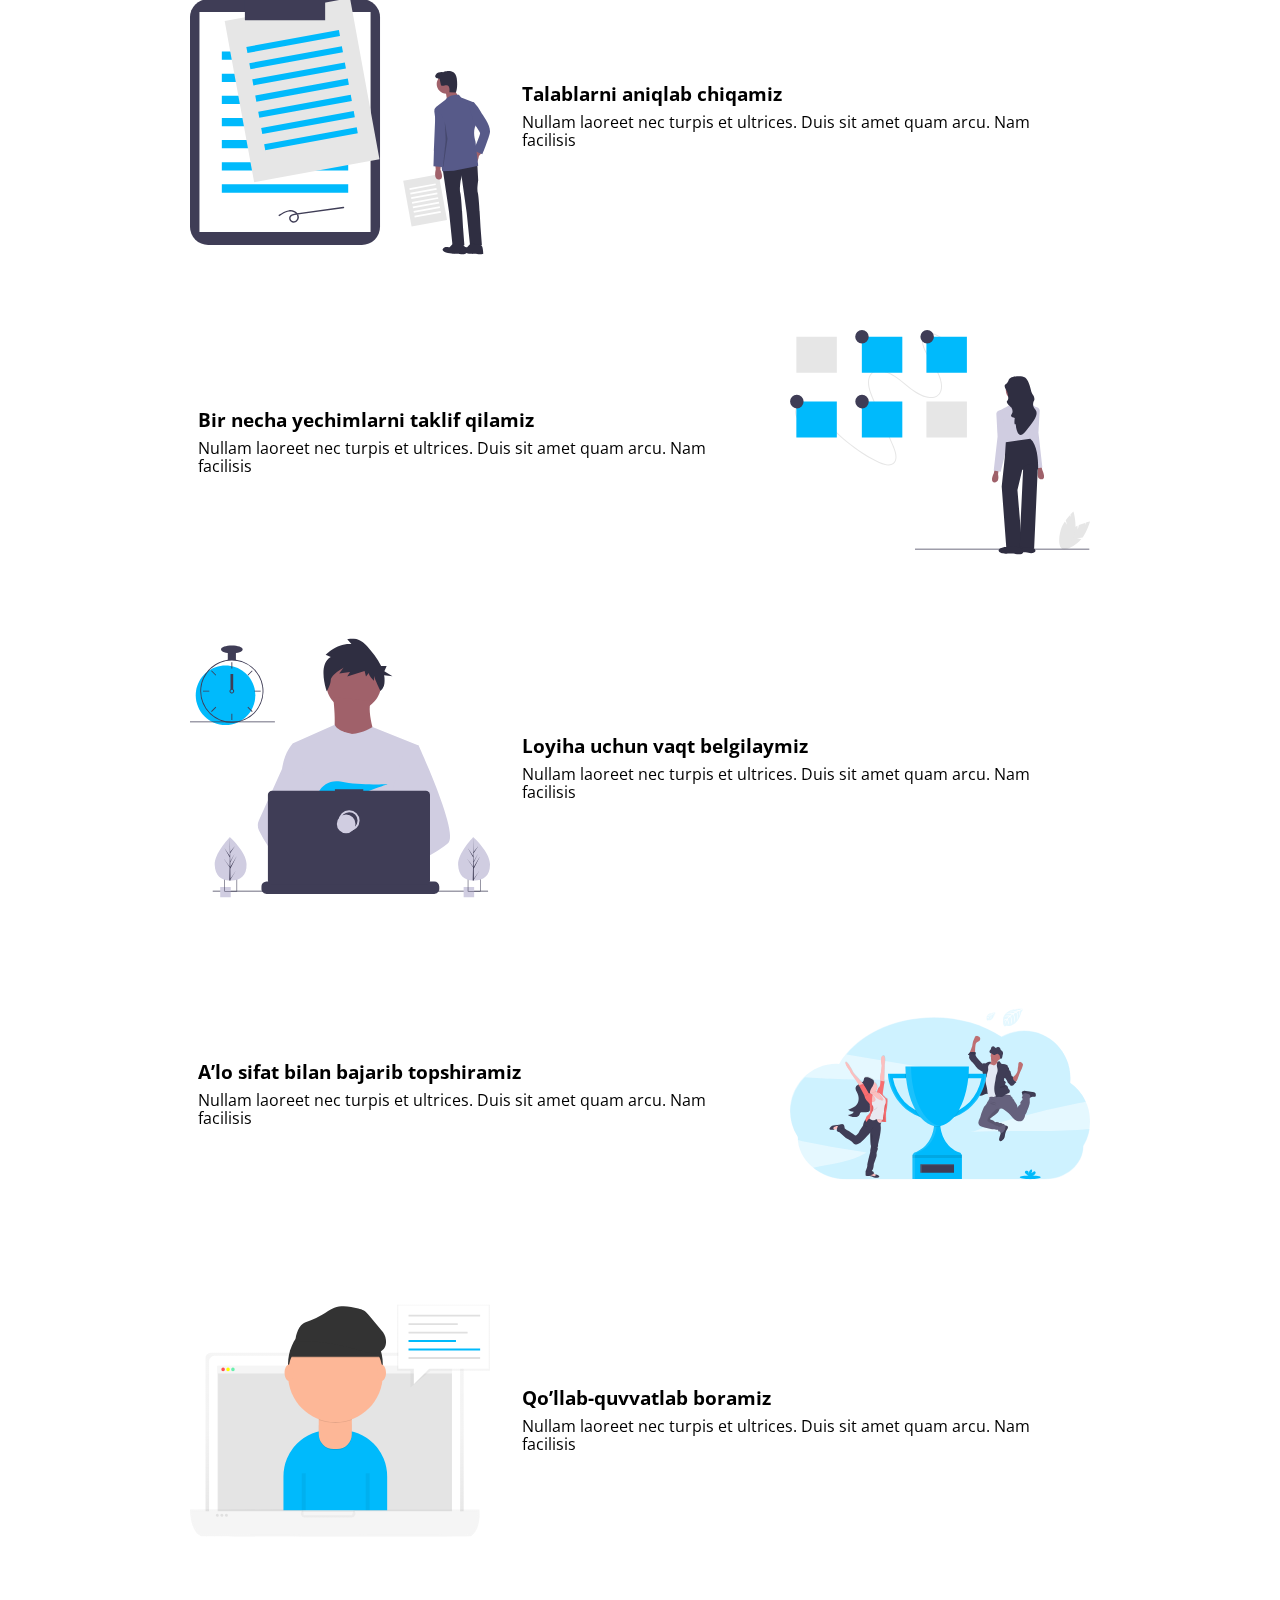
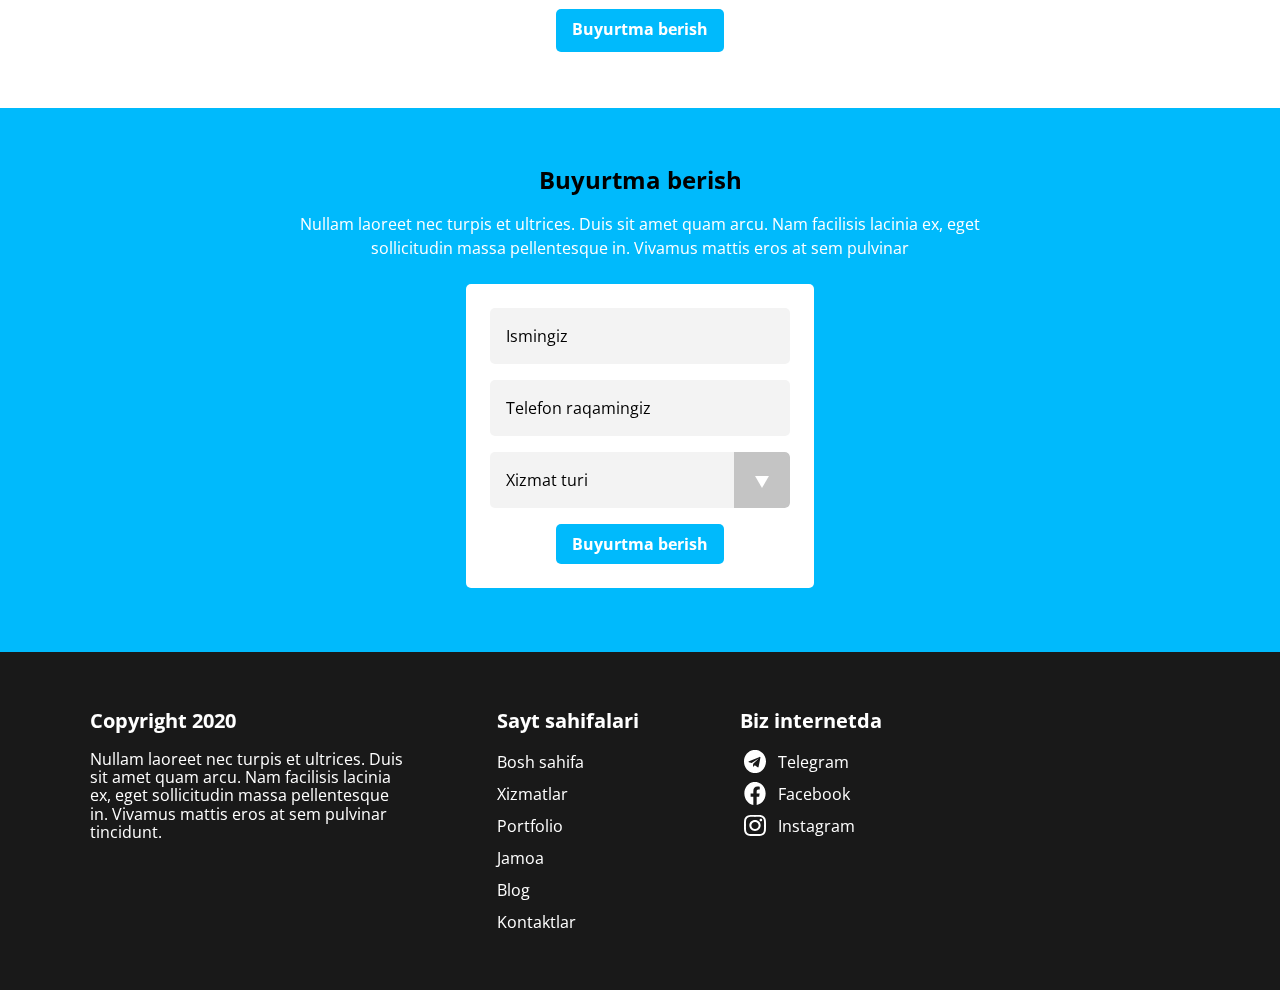
==== commit 011503c2: "Add Service Section and add bg-img to select" ====
--- a/index.html
+++ b/index.html
@@ -7,9 +7,9 @@
     <meta name="viewport" content="width=device-width, initial-scale=1.0">
     <title>Pixer</title>
     <!-- <link rel="stylesheet" href="./css/normalize.css"> -->
-    <link rel="stylesheet" href="./css/main.css">
     <link href="https://unpkg.com/aos@2.3.1/dist/aos.css" rel="stylesheet">
-    <!-- <link rel="stylesheet" href="./css/main.min.css"> -->
+    <!-- <link rel="stylesheet" href="./css/main.css"> -->
+    <link rel="stylesheet" href="./css/main.min.css">
 </head>
 
 <body>
@@ -25,6 +25,9 @@
                         <ol class="header-list">
                             <li class="header-item">
                                 <a class="header-link" href="./index.html">Bosh sahifa</a>
+                            </li>
+                            <li class="header-item">
+                                <a class="header-link" href="./service.html">Xizmatlar</a>
                                 <ul class="header-service-list">
                                     <li class="header-sevice-item">
                                         <a href="#">Vebsayt</a>
@@ -42,9 +45,6 @@
                                         <a href="#">CRM tizim</a>
                                     </li>
                                 </ul>
-                            </li>
-                            <li class="header-item">
-                                <a class="header-link" href="./service.html">Xizmatlar</a>
                             </li>
                             <li class="header-item">
                                 <a class="header-link" href="./portfolio.html">Portfolio</a>
--- a/css/main.css
+++ b/css/main.css
@@ -1,3 +1,10 @@
+/*
+* Prefixed by https://autoprefixer.github.io
+* PostCSS: v8.4.14,
+* Autoprefixer: v10.4.7
+* Browsers: last 4 version
+*/
+
 :root {
     --main--link-bgcolor: #00BAFC;
     --main-color-link: #000000;
@@ -25,6 +32,7 @@
 * {
     margin: 0;
     padding: 0;
+    -webkit-box-sizing: border-box;
     box-sizing: border-box;
 }
 
@@ -48,16 +56,23 @@
     z-index: 1000;
     width: 100%;
     background-color: var(--main-white-color);
+    -webkit-box-shadow: 0px 4px 20px var(--main-box-shadow-color);
     box-shadow: 0px 4px 20px var(--main-box-shadow-color);
 }
 
 .header-part {
-    display: flex;
+    display: -webkit-box;
+    display: -ms-flexbox;
+    display: flex;
+    -webkit-box-align: center;
+    -ms-flex-align: center;
     align-items: center;
 }
 
 .pixer-logo {
     vertical-align: middle;
+    -webkit-transition: 0.5s;
+    -o-transition: 0.5s;
     transition: 0.5s;
 }
 
@@ -70,13 +85,21 @@
 }
 
 .header-info {
-    display: flex;
+    display: -webkit-box;
+    display: -ms-flexbox;
+    display: flex;
+    -webkit-box-align: center;
+    -ms-flex-align: center;
     align-items: center;
     margin-left: auto;
 }
 
 .header-list {
-    display: flex;
+    display: -webkit-box;
+    display: -ms-flexbox;
+    display: flex;
+    -webkit-box-align: center;
+    -ms-flex-align: center;
     align-items: center;
     margin-right: 8px;
     list-style: none;
@@ -89,6 +112,8 @@
     line-height: 24px;
     color: var(--main-color-link);
     text-decoration: none;
+    -webkit-transition: all 0.5s;
+    -o-transition: all 0.5s;
     transition: all 0.5s;
     border-bottom: 3px solid transparent;
 }
@@ -97,6 +122,8 @@
     position: relative;
     padding: 16px;
     border: 3px solid transparent;
+    -webkit-transition: all 0.5s ease-in-out;
+    -o-transition: all 0.5s ease-in-out;
     transition: all 0.5s ease-in-out;
 }
 
@@ -191,14 +218,23 @@
 
 /* End of Header */
 
+/* /* ----------- Start Home Page ------------- */
+*/
+
 /* Start Hero Section */
 #hero {
     padding: 142px 0 80px 0;
 }
 
 .hero-part {
-    display: flex;
+    display: -webkit-box;
+    display: -ms-flexbox;
+    display: flex;
+    -webkit-box-align: center;
+    -ms-flex-align: center;
     align-items: center;
+    -webkit-box-pack: justify;
+    -ms-flex-pack: justify;
     justify-content: space-between;
 }
 
@@ -261,9 +297,16 @@
 }
 
 .service-list {
-    display: flex;
+    display: -webkit-box;
+    display: -ms-flexbox;
+    display: flex;
+    -webkit-box-align: center;
+    -ms-flex-align: center;
     align-items: center;
+    -webkit-box-pack: center;
+    -ms-flex-pack: center;
     justify-content: center;
+    -ms-flex-wrap: wrap;
     flex-wrap: wrap;
     padding: 8px 0 0 0;
     list-style: none;
@@ -274,8 +317,11 @@
     margin-right: 70px;
     padding: 24px 58px;
     background: var(--main-white-color);
+    -webkit-box-shadow: 0px 8px 8px #0000001a;
     box-shadow: 0px 8px 8px #0000001a;
     border-radius: 5px;
+    -webkit-transition: 0.5s;
+    -o-transition: 0.5s;
     transition: 0.5s;
 }
 
@@ -289,10 +335,12 @@
 }
 
 .service-item:hover {
+    -webkit-box-shadow: 0px 12px 21px #0000001a;
     box-shadow: 0px 12px 21px #0000001a;
 }
 
 .service-item:active {
+    -webkit-box-shadow: 0px 4px 4px #00000033;
     box-shadow: 0px 4px 4px #00000033;
 }
 
@@ -348,8 +396,14 @@
 }
 
 .service-link-box {
-    display: flex;
+    display: -webkit-box;
+    display: -ms-flexbox;
+    display: flex;
+    -webkit-box-pack: center;
+    -ms-flex-pack: center;
     justify-content: center;
+    -webkit-box-align: center;
+    -ms-flex-align: center;
     align-items: center;
     margin-top: 40px;
 }
@@ -363,8 +417,15 @@
 
 /* Start How We Work Section */
 .how-we-work-list {
-    display: flex;
+    display: -webkit-box;
+    display: -ms-flexbox;
+    display: flex;
+    -webkit-box-pack: center;
+    -ms-flex-pack: center;
     justify-content: center;
+    -webkit-box-orient: vertical;
+    -webkit-box-direction: normal;
+    -ms-flex-direction: column;
     flex-direction: column;
     margin: 0 auto;
     width: 900px;
@@ -372,7 +433,11 @@
 }
 
 .how-we-work-item {
-    display: flex;
+    display: -webkit-box;
+    display: -ms-flexbox;
+    display: flex;
+    -webkit-box-align: center;
+    -ms-flex-align: center;
     align-items: center;
     margin-bottom: 48px;
 }
@@ -382,6 +447,9 @@
 }
 
 .how-we-work-item:nth-child(even) {
+    -webkit-box-orient: horizontal;
+    -webkit-box-direction: reverse;
+    -ms-flex-direction: row-reverse;
     flex-direction: row-reverse;
 }
 
@@ -424,7 +492,11 @@
 }
 
 .how-we-work-link-box {
-    display: flex;
+    display: -webkit-box;
+    display: -ms-flexbox;
+    display: flex;
+    -webkit-box-pack: center;
+    -ms-flex-pack: center;
     justify-content: center;
     margin-top: 50px;
 }
@@ -466,7 +538,44 @@
     border: none;
     background: #F3F3F3;
     border-radius: 5px;
-    ;
+}
+
+.order-form-select {
+    -webkit-appearance: none;
+    -moz-appearance: none;
+    appearance: none;
+    background-image: url('../images/select-arrow.svg');
+    background-size: 56px 56px;
+    background-repeat: no-repeat;
+    background-position: right;
+}
+
+.order-part-form input::-webkit-input-placeholder {
+    font-weight: 400;
+    font-size: 16px;
+    line-height: 150%;
+    color: var(--main-color-link);
+}
+
+.order-part-form input::-moz-placeholder {
+    font-weight: 400;
+    font-size: 16px;
+    line-height: 150%;
+    color: var(--main-color-link);
+}
+
+.order-part-form input:-ms-input-placeholder {
+    font-weight: 400;
+    font-size: 16px;
+    line-height: 150%;
+    color: var(--main-color-link);
+}
+
+.order-part-form input::-ms-input-placeholder {
+    font-weight: 400;
+    font-size: 16px;
+    line-height: 150%;
+    color: var(--main-color-link);
 }
 
 .order-part-form input::placeholder {
@@ -477,7 +586,11 @@
 }
 
 .order-form-select-btn-box {
-    display: flex;
+    display: -webkit-box;
+    display: -ms-flexbox;
+    display: flex;
+    -webkit-box-pack: center;
+    -ms-flex-pack: center;
     justify-content: center;
 }
 
@@ -496,6 +609,8 @@
 }
 
 .footer-part {
+    display: -webkit-box;
+    display: -ms-flexbox;
     display: flex;
 }
 
@@ -531,7 +646,11 @@
 }
 
 .footer-social-link {
-    display: flex;
+    display: -webkit-box;
+    display: -ms-flexbox;
+    display: flex;
+    -webkit-transition: 0.5s;
+    -o-transition: 0.5s;
     transition: 0.5s;
 }
 
@@ -559,6 +678,8 @@
     margin: 0;
     color: var(--main-white-color);
     text-decoration: none;
+    -webkit-transition: 0.5s;
+    -o-transition: 0.5s;
     transition: 0.5s;
 }
 
@@ -576,4 +697,137 @@
     width: 142px;
 }
 
-/* End of Footer Section */+/* End of Footer Section */
+/* ----------- End of Home Page ------------- */
+
+
+/* ----------- Start Service Page ------------- */
+/* Start Service Hero Section */
+#service-hero {
+    background-color: var(--main-white-color);
+}
+
+.service-hero-text {
+    width: 800px;
+    margin: 0 auto;
+    padding: 134px 0 72px 0;
+    text-align: center;
+}
+
+.service-hero-text h2 {
+    font-weight: 700;
+    font-size: 40px;
+    line-height: 130%;
+    color: var(--main-color-link);
+}
+
+.service-hero-text p,
+.service-type-item-info p {
+    font-weight: 400;
+    font-size: 16px;
+    line-height: 24px;
+    color: var(--main-color-link)
+}
+
+/* End of Service Hero Section */
+
+/* Start Service Type Section */
+#service-type {
+    padding: 80px 0;
+    background-color: #F4F4F4;
+}
+
+.service-type-list {
+    width: 804px;
+    margin: 0 auto;
+}
+
+.service-type-item {
+    display: -webkit-box;
+    display: -ms-flexbox;
+    display: flex;
+    padding: 32px;
+    background-color: var(--main-white-color);
+    -webkit-box-shadow: 0px 10px 16px rgba(0, 0, 0, 0.12);
+    box-shadow: 0px 10px 16px rgba(0, 0, 0, 0.12);
+    border-radius: 5px;
+    list-style: none;
+}
+
+.service-type-item:not(:last-child) {
+    margin-bottom: 64px;
+}
+
+.service-type-item::before {
+    content: '';
+    background-image: url('../images/website-illustration.svg');
+    width: 200px;
+    height: 129;
+    margin-right: 40px;
+    background-repeat: no-repeat;
+    background-size: contain;
+}
+
+.service-type-item:nth-child(2):before {
+    background-image: url('../images/bot-illustration.svg');
+}
+
+.service-type-item:nth-child(3):before {
+    background-image: url('../images/smm-illustration.svg');
+}
+
+.service-type-item:nth-child(4):before {
+    background-image: url('../images/design-illustration.svg')
+}
+
+.service-type-item-info {
+    width: 541px;
+    margin-left: auto;
+}
+
+.service-type-item-info h3 {
+    font-weight: 700;
+    font-size: 20px;
+    line-height: 130%;
+    color: var(--main-color-link);
+}
+
+.service-type-item-info p {
+    margin: 16px 0;
+}
+
+.service-type-link-box {
+    -webkit-box-pack: start;
+    -ms-flex-pack: start;
+    justify-content: flex-start;
+    display: inline-block;
+    margin-top: 8px;
+}
+
+.service-direction-item {
+    display: -webkit-box;
+    display: -ms-flexbox;
+    display: flex;
+    -webkit-box-align: center;
+    -ms-flex-align: center;
+    align-items: center;
+    margin-bottom: 8px;
+    font-weight: 400;
+    font-size: 16px;
+    line-height: 24px;
+    color: var(--main-color-link);
+    list-style: none;
+}
+
+.service-direction-item::before {
+    content: '';
+    width: 12px;
+    height: 12px;
+    margin-right: 8px;
+    border-radius: 50%;
+    background-color: #00BAFC;
+
+}
+
+/* End of Service Type Section */
+/* ----------- End of Service Page ------------- */--- a/css/main.min.css
+++ b/css/main.min.css
@@ -1 +1 @@
-.header-info,.header-part{align-items:center;display:flex}*,.service-item:nth-child(3){margin:0}#how-we-work,#service,footer{padding:56px 0}.header-item:active,footer{background-color:var(--main-black-color)}@font-face{font-family:'Open Sans';font-style:normal;font-weight:400;src:url('../fonts/open-sans-v29-latin-regular.woff2') format('woff2'),url('../fonts/open-sans-v29-latin-regular.woff') format('woff')}@font-face{font-family:'Open Sans';font-style:normal;font-weight:700;src:url('../fonts/open-sans-v29-latin-700.woff2') format('woff2'),url('../fonts/open-sans-v29-latin-700.woff') format('woff')}:root{--main--link-bgcolor:#00BAFC;--main-color-link:#000000;--main-white-color:#ffffff;--main-black-color:#191919;--main-box-shadow-color:#0000001a}*{padding:0;box-sizing:border-box}html{scroll-behavior:smooth}body{font-family:'Open Sans',Arial,sans-serif}.container{max-width:1140px;margin:0 auto;padding:0 20px}header{background:var(--main-white-color);box-shadow:0 4px 20px var(--main-box-shadow-color);position:fixed;width:100%}.pixer-logo{vertical-align:middle;transition:.5s}.pixer-logo:hover,.site-links:hover{opacity:.8}.pixer-logo:active{opacity:.4}.header-info{margin-left:auto}.header-list{display:flex;align-items:center;margin-right:8px;list-style:none}.header-link,.site-links{font-weight:400;font-size:15px;line-height:24px;color:var(--main-color-link);text-decoration:none;transition:.5s;border-bottom:3px solid transparent}.header-item:active .header-link,.order-text h2,.site-links{color:var(--main-white-color)}.header-item{padding:16px;border:3px solid transparent;transition:.5s ease-in-out}.header-item:hover{border-bottom:3px solid var(--main-black-color)}.header-item:active{opacity:.6}.site-links{display:inline-block;padding:8px 16px;font-size:16px;font-weight:700;background:var(--main--link-bgcolor);border-radius:5px}.footer-pages-link:active,.footer-social-item:active,.site-links:active{opacity:.6}.header-contact-link{font-size:15px;border:3px solid transparent}.header-contact-link:hover{opacity:none;color:var(--main--link-bgcolor);background:var(--main-white-color);border:3px solid var(--main--link-bgcolor);border-radius:5px}.header-contact-link:active{color:var(--main-white-color);background:#00bafc99}.footer-social-link::before,.how-we-work-item::before,.service-item-box::before{content:'';background-repeat:no-repeat;background-position:center}#hero{padding:142px 0 80px}.hero-part{display:flex;align-items:center;justify-content:space-between}.hero-text{width:470px}.hero-part-iframe{border:none;border-radius:5px}.order-part-form,.service-item{background:var(--main-white-color);border-radius:5px}.hero-text h1,.how-we-work-text h2,.order-text h2,.service-item h3,.service-text h2{font-weight:700;font-size:30px;line-height:130%;color:var(--main-color-link);margin:0}.footer-pages-link,.footer-social-link,.hero-text p,.how-we-work-text p,.order-text p,.service-item p,.service-page-link,.service-text p{font-weight:400;font-size:16px;line-height:24px;color:var(--main-color-link);margin:16px 0}.footer-pages-link:hover,.footer-social-link:hover,.service-page-link{color:var(--main--link-bgcolor)}.how-we-work-text,.order-text,.service-text{width:719px;margin:0 auto;text-align:center}.how-we-work-text h2,.order-text h2,.service-text h2{font-size:24px}.service-list{display:flex;align-items:center;justify-content:center;flex-wrap:wrap;list-style:none;padding:8px 0 0}.service-item{width:320px;margin-right:70px;box-shadow:0 8px 8px #0000001a;padding:24px 58px;transition:.5s}.service-item:hover{box-shadow:0 12px 21px #0000001a}.service-item:active{box-shadow:0 4px 4px #00000033}.service-item-box::before{display:block;width:202px;height:130px;background-image:url('../images/website-illustration.svg')}.crm-item,.design-item,.service-item:nth-child(4),.service-item:nth-child(5){margin-top:48px}.telegram-item::before{background-image:url('../images/bot-illustration.svg')}.smm-item::before{background-image:url('../images/smm-illustration.svg')}.design-item::before{background-image:url('../images/design-illustration.svg')}.crm-item::before{background-image:url('../images/crm-illustration.svg')}.service-item-link{text-decoration:none}.service-item h3{margin:16px 0;font-size:20px;text-align:center}.service-item p{text-align:center;margin:0}.service-link-box{display:flex;justify-content:center;align-items:center;margin-top:40px}.service-page-link{margin:0 0 0 16px}.how-we-work-list{display:flex;justify-content:center;flex-direction:column;width:900px;margin:0 auto;list-style:none}.how-we-work-item{display:flex;align-items:center;margin-bottom:48px}.footer-pages-item:last-child,.footer-social-item:last-child,.how-we-work-item:last-child{margin-bottom:0}.how-we-work-item:nth-child(2n){flex-direction:row-reverse}.how-we-work-item::before{width:300px;height:278px;background-image:url('../images/how-we-work-img-demand.svg')}.offer-item::before{background-image:url('../images/how-we-work-img-offer.svg')}.time-item::before{background-image:url('../images/how-we-work-img-time.svg')}.quality-item::before{background-image:url('../images/how-we-work-img-quality.svg')}.support-item::before{background-image:url('../images/how-we-work-img-support.svg')}.how-we-work-item-text{width:560px;margin-left:32px}.how-we-work-item:nth-child(2n) .how-we-work-item-text{margin:0 32px 0 0}.how-we-work-item-text p{margin-top:8px}.how-we-work-link-box{display:flex;justify-content:center;margin-top:50px}#order{padding:56px 0 64px;background-color:var(--main--link-bgcolor)}.order-text p{margin:16px 0 24px;color:var(--main-white-color)}.order-part-form{width:348px;margin:0 auto;padding:24px}.order-form-select,.order-part-form input{width:300px;margin-bottom:16px;padding:16px;font-weight:400;font-size:16px;line-height:150%;color:var(--main-color-link);border:none;background:#f3f3f3;border-radius:5px}.order-part-form input::placeholder{font-weight:400;font-size:16px;line-height:150%;color:var(--main-color-link)}.order-form-select-btn-box{display:flex;justify-content:center}.order-form-btn{border:none;margin:0 auto}footer{color:var(--main-white-color)}.footer-part,.footer-social-link{display:flex}.footer-info{width:320px}.footer-main-title{margin-bottom:16px;display:inline-block;font-weight:700;font-size:20px;line-height:130%}.footer-site-pages{width:143px;margin:0 100px 0 87px}.footer-pages-item,.footer-social-item{list-style:none;margin-bottom:8px}.footer-social-link::before{display:block;width:30px;height:23px;margin-right:8px;background-image:url('../images/telegram-icon.svg')}.facebook-icon-item::before{background-image:url('../images/facebook-icon.svg')}.instagram-icon-item::before{background-image:url('../images/instagram-icon.svg')}.footer-pages-link,.footer-social-link{margin:0;color:var(--main-white-color);text-decoration:none;transition:.5s}.footer-social-links-box{width:142px}+/*! normalize.css v8.0.1 | MIT License | github.com/necolas/normalize.css */button,hr,input{overflow:visible}progress,sub,sup{vertical-align:baseline}[type=checkbox],[type=radio],legend{box-sizing:border-box;padding:0}*,legend{padding:0}#how-we-work,#service,footer{padding:56px 0}html{line-height:1.15;-webkit-text-size-adjust:100%;scroll-behavior:smooth}.header-item:hover .header-service-list,details,main{display:block}h1{font-size:2em;margin:.67em 0}hr{box-sizing:content-box;height:0}code,kbd,pre,samp{font-family:monospace,monospace;font-size:1em}a{background-color:transparent}.header-service-list,header{background-color:var(--main-white-color)}abbr[title]{border-bottom:none;text-decoration:underline;text-decoration:underline dotted}b,strong{font-weight:bolder}small{font-size:80%}sub,sup{font-size:75%;line-height:0;position:relative}sub{bottom:-.25em}sup{top:-.5em}img{border-style:none}button,input,optgroup,select,textarea{font-family:inherit;font-size:100%;line-height:1.15;margin:0}button,select{text-transform:none}[type=button],[type=reset],[type=submit],button{-webkit-appearance:button}[type=button]::-moz-focus-inner,[type=reset]::-moz-focus-inner,[type=submit]::-moz-focus-inner,button::-moz-focus-inner{border-style:none;padding:0}[type=button]:-moz-focusring,[type=reset]:-moz-focusring,[type=submit]:-moz-focusring,button:-moz-focusring{outline:ButtonText dotted 1px}fieldset{padding:.35em .75em .625em}legend{color:inherit;display:table;max-width:100%;white-space:normal}textarea{overflow:auto}[type=number]::-webkit-inner-spin-button,[type=number]::-webkit-outer-spin-button{height:auto}[type=search]{-webkit-appearance:textfield;outline-offset:-2px}[type=search]::-webkit-search-decoration{-webkit-appearance:none}::-webkit-file-upload-button{-webkit-appearance:button;font:inherit}.header-link,.header-sevice-item a,.site-links{font-weight:400;line-height:24px;color:var(--main-color-link);text-decoration:none}summary{display:list-item}[hidden],template{display:none}.header-info,.header-part{display:-webkit-box;display:-ms-flexbox;-webkit-box-align:center}:root{--main--link-bgcolor:#00BAFC;--main-color-link:#000000;--main-white-color:#ffffff;--main-black-color:#191919;--main-box-shadow-color:#0000001a}@font-face{font-family:'Open Sans';font-style:normal;font-weight:400;src:url('../fonts/open-sans-v29-latin-regular.woff2') format('woff2'),url('../fonts/open-sans-v29-latin-regular.woff') format('woff')}@font-face{font-family:'Open Sans';font-style:normal;font-weight:700;src:url('../fonts/open-sans-v29-latin-700.woff2') format('woff2'),url('../fonts/open-sans-v29-latin-700.woff') format('woff')}*{margin:0;-webkit-box-sizing:border-box;box-sizing:border-box}body{margin:0;font-family:'Open Sans',Arial,sans-serif}.container{max-width:1140px;margin:0 auto;padding:0 20px}header{position:fixed;z-index:1000;width:100%;-webkit-box-shadow:0 4px 20px var(--main-box-shadow-color);box-shadow:0 4px 20px var(--main-box-shadow-color)}.header-part{display:flex;-ms-flex-align:center;align-items:center}.pixer-logo{vertical-align:middle;-webkit-transition:.5s;-o-transition:.5s;transition:.5s}.header-link,.service-item,.site-links{-webkit-transition:.5s;-o-transition:.5s}.pixer-logo:hover,.site-links:hover{opacity:.8}.pixer-logo:active{opacity:.4}.footer-pages-link:active,.footer-social-item:active,.header-item:active,.site-links:active{opacity:.6}.header-info{display:flex;-ms-flex-align:center;align-items:center;margin-left:auto}.header-list,.hero-part{display:-webkit-box;display:-ms-flexbox;-webkit-box-align:center}.header-list{display:flex;-ms-flex-align:center;align-items:center;margin-right:8px;list-style:none}.header-link,.site-links{font-size:15px;transition:.5s;border-bottom:3px solid transparent}.header-item{position:relative;padding:16px;border:3px solid transparent;-webkit-transition:.5s ease-in-out;-o-transition:.5s ease-in-out;transition:.5s ease-in-out}.header-service-list{display:none;position:absolute;top:60px;left:0;width:132px;list-style:none}.header-sevice-item{padding:10px}.header-sevice-item a{font-size:16px}.header-item:active .header-link,.header-sevice-item:hover,.header-sevice-item:hover a,.order-text h2,.site-links{color:var(--main-white-color)}.header-sevice-item:hover{background-color:#00bafc}.header-sevice-item:active{background-color:#00bafc;opacity:.6}.header-item:active,footer{background-color:var(--main-black-color)}.header-item:hover{border-bottom:3px solid var(--main-black-color)}.site-links{display:inline-block;padding:8px 16px;font-size:16px;font-weight:700;background:var(--main--link-bgcolor);border-radius:5px}.header-contact-link{font-size:15px;border:3px solid transparent}.header-contact-link:hover{opacity:none;color:var(--main--link-bgcolor);background:var(--main-white-color);border:3px solid var(--main--link-bgcolor);border-radius:5px}.header-contact-link:active{color:var(--main-white-color);background:#00bafc99}.how-we-work-item::before,.service-item-box::before{background-repeat:no-repeat;background-position:center}#hero{padding:142px 0 80px}.hero-part{display:flex;-ms-flex-align:center;align-items:center;-webkit-box-pack:justify;-ms-flex-pack:justify;justify-content:space-between}.service-link-box,.service-list{display:-webkit-box;display:-ms-flexbox}.hero-text{width:470px}.hero-part-iframe{border:none;border-radius:5px}.order-part-form,.service-item{background:var(--main-white-color);border-radius:5px}.hero-text h1,.how-we-work-text h2,.order-text h2,.service-item h3,.service-text h2{margin:0;font-weight:700;font-size:30px;line-height:130%;color:var(--main-color-link)}.footer-pages-link,.footer-social-link,.hero-text p,.how-we-work-text p,.order-text p,.service-item p,.service-page-link,.service-text p{margin:16px 0;font-weight:400;font-size:16px;line-height:24px;color:var(--main-color-link)}.footer-pages-link:hover,.footer-social-link:hover,.service-page-link{color:var(--main--link-bgcolor)}.how-we-work-text,.order-text,.service-text{margin:0 auto;width:719px;text-align:center}.how-we-work-text h2,.order-text h2,.service-text h2{font-size:24px}.service-list{display:flex;-webkit-box-align:center;-ms-flex-align:center;align-items:center;-webkit-box-pack:center;-ms-flex-pack:center;justify-content:center;-ms-flex-wrap:wrap;flex-wrap:wrap;padding:8px 0 0;list-style:none}.service-item{width:320px;margin-right:70px;padding:24px 58px;-webkit-box-shadow:0 8px 8px #0000001a;box-shadow:0 8px 8px #0000001a;transition:.5s}.aos-animate,.aos-init{z-index:-1}.service-item:nth-child(3){margin:0}.service-item:hover{-webkit-box-shadow:0 12px 21px #0000001a;box-shadow:0 12px 21px #0000001a}.service-item:active{-webkit-box-shadow:0 4px 4px #00000033;box-shadow:0 4px 4px #00000033}.service-item-box::before{content:'';display:block;width:202px;height:130px;background-image:url('../images/website-illustration.svg')}.crm-item,.design-item,.service-item:nth-child(4),.service-item:nth-child(5){margin-top:48px}.service-type-item:nth-child(2):before,.telegram-item::before{background-image:url('../images/bot-illustration.svg')}.service-type-item:nth-child(3):before,.smm-item::before{background-image:url('../images/smm-illustration.svg')}.design-item::before,.service-type-item:nth-child(4):before{background-image:url('../images/design-illustration.svg')}.crm-item::before{background-image:url('../images/crm-illustration.svg')}.service-item-link{text-decoration:none}.service-item h3{margin:16px 0;font-size:20px;text-align:center}.service-item p{margin:0;text-align:center}.service-link-box{display:flex;-webkit-box-pack:center;-ms-flex-pack:center;justify-content:center;-webkit-box-align:center;-ms-flex-align:center;align-items:center;margin-top:40px}.how-we-work-item,.how-we-work-list{display:-webkit-box;display:-ms-flexbox}.service-page-link{margin:0 0 0 16px}.how-we-work-list{display:flex;-webkit-box-pack:center;-ms-flex-pack:center;justify-content:center;-webkit-box-orient:vertical;-webkit-box-direction:normal;-ms-flex-direction:column;flex-direction:column;margin:0 auto;width:900px;list-style:none}.how-we-work-item{display:flex;-webkit-box-align:center;-ms-flex-align:center;align-items:center;margin-bottom:48px}.footer-pages-item:last-child,.footer-social-item:last-child,.how-we-work-item:last-child{margin-bottom:0}.how-we-work-item:nth-child(2n){-webkit-box-orient:horizontal;-webkit-box-direction:reverse;-ms-flex-direction:row-reverse;flex-direction:row-reverse}.how-we-work-item::before{content:'';width:300px;height:278px;background-image:url('../images/how-we-work-img-demand.svg')}.offer-item::before{background-image:url('../images/how-we-work-img-offer.svg')}.time-item::before{background-image:url('../images/how-we-work-img-time.svg')}.quality-item::before{background-image:url('../images/how-we-work-img-quality.svg')}.support-item::before{background-image:url('../images/how-we-work-img-support.svg')}.how-we-work-item-text{width:560px;margin-left:32px}.how-we-work-item:nth-child(2n) .how-we-work-item-text{margin:0 32px 0 0}.how-we-work-item-text p{margin-top:8px}.how-we-work-link-box{display:-webkit-box;display:-ms-flexbox;display:flex;-webkit-box-pack:center;-ms-flex-pack:center;justify-content:center;margin-top:50px}#order{padding:56px 0 64px;background-color:var(--main--link-bgcolor)}.order-text p{margin:16px 0 24px;color:var(--main-white-color)}.order-part-form{margin:0 auto;width:348px;padding:24px}.order-form-select,.order-part-form input{width:300px;margin-bottom:16px;padding:16px;font-weight:400;font-size:16px;line-height:150%;color:var(--main-color-link);border:none;background:#f3f3f3;border-radius:5px}#service-hero,.service-type-item{background-color:var(--main-white-color)}.order-form-select{-webkit-appearance:none;-moz-appearance:none;appearance:none;background-image:url('../images/select-arrow.svg');background-size:56px 56px;background-repeat:no-repeat;background-position:right}.order-part-form input::-webkit-input-placeholder{font-weight:400;font-size:16px;line-height:150%;color:var(--main-color-link)}.order-part-form input::-moz-placeholder{font-weight:400;font-size:16px;line-height:150%;color:var(--main-color-link)}.order-part-form input:-ms-input-placeholder{font-weight:400;font-size:16px;line-height:150%;color:var(--main-color-link)}.order-part-form input::-ms-input-placeholder{font-weight:400;font-size:16px;line-height:150%;color:var(--main-color-link)}.order-part-form input::placeholder{font-weight:400;font-size:16px;line-height:150%;color:var(--main-color-link)}.order-form-select-btn-box{display:-webkit-box;display:-ms-flexbox;display:flex;-webkit-box-pack:center;-ms-flex-pack:center;justify-content:center}.order-form-btn{margin:0 auto;border:none}footer{color:var(--main-white-color)}.footer-part,.footer-social-link{display:-webkit-box;display:-ms-flexbox;display:flex}.footer-info{width:320px}.footer-main-title{display:inline-block;margin-bottom:16px;font-weight:700;font-size:20px;line-height:130%}.footer-site-pages{margin:0 100px 0 87px;width:143px}.footer-pages-item,.footer-social-item{margin-bottom:8px;list-style:none}.footer-social-link::before{content:'';display:block;margin-right:8px;width:30px;height:23px;background-image:url('../images/telegram-icon.svg');background-repeat:no-repeat;background-position:center}.facebook-icon-item::before{background-image:url('../images/facebook-icon.svg')}.instagram-icon-item::before{background-image:url('../images/instagram-icon.svg')}.footer-pages-link,.footer-social-link{margin:0;color:var(--main-white-color);text-decoration:none;-webkit-transition:.5s;-o-transition:.5s;transition:.5s}.footer-social-links-box{width:142px}.service-hero-text{width:800px;margin:0 auto;padding:134px 0 72px;text-align:center}.service-hero-text h2{font-weight:700;font-size:40px;line-height:130%;color:var(--main-color-link)}.service-direction-item,.service-hero-text p,.service-type-item-info p{font-weight:400;font-size:16px;line-height:24px;color:var(--main-color-link)}#service-type{padding:80px 0;background-color:#f4f4f4}.service-type-list{width:804px;margin:0 auto}.service-type-item{display:-webkit-box;display:-ms-flexbox;display:flex;padding:32px;-webkit-box-shadow:0 10px 16px rgba(0,0,0,.12);box-shadow:0 10px 16px rgba(0,0,0,.12);border-radius:5px;list-style:none}.service-type-item:not(:last-child){margin-bottom:64px}.service-type-item::before{content:'';background-image:url('../images/website-illustration.svg');width:200px;height:129;margin-right:40px;background-repeat:no-repeat;background-size:contain}.service-type-item-info{width:541px;margin-left:auto}.service-type-item-info h3{font-weight:700;font-size:20px;line-height:130%;color:var(--main-color-link)}.service-type-item-info p{margin:16px 0}.service-type-link-box{-webkit-box-pack:start;-ms-flex-pack:start;justify-content:flex-start;display:inline-block;margin-top:8px}.service-direction-item{display:-webkit-box;display:-ms-flexbox;display:flex;-webkit-box-align:center;-ms-flex-align:center;align-items:center;margin-bottom:8px;list-style:none}.service-direction-item::before{content:'';width:12px;height:12px;margin-right:8px;border-radius:50%;background-color:#00bafc}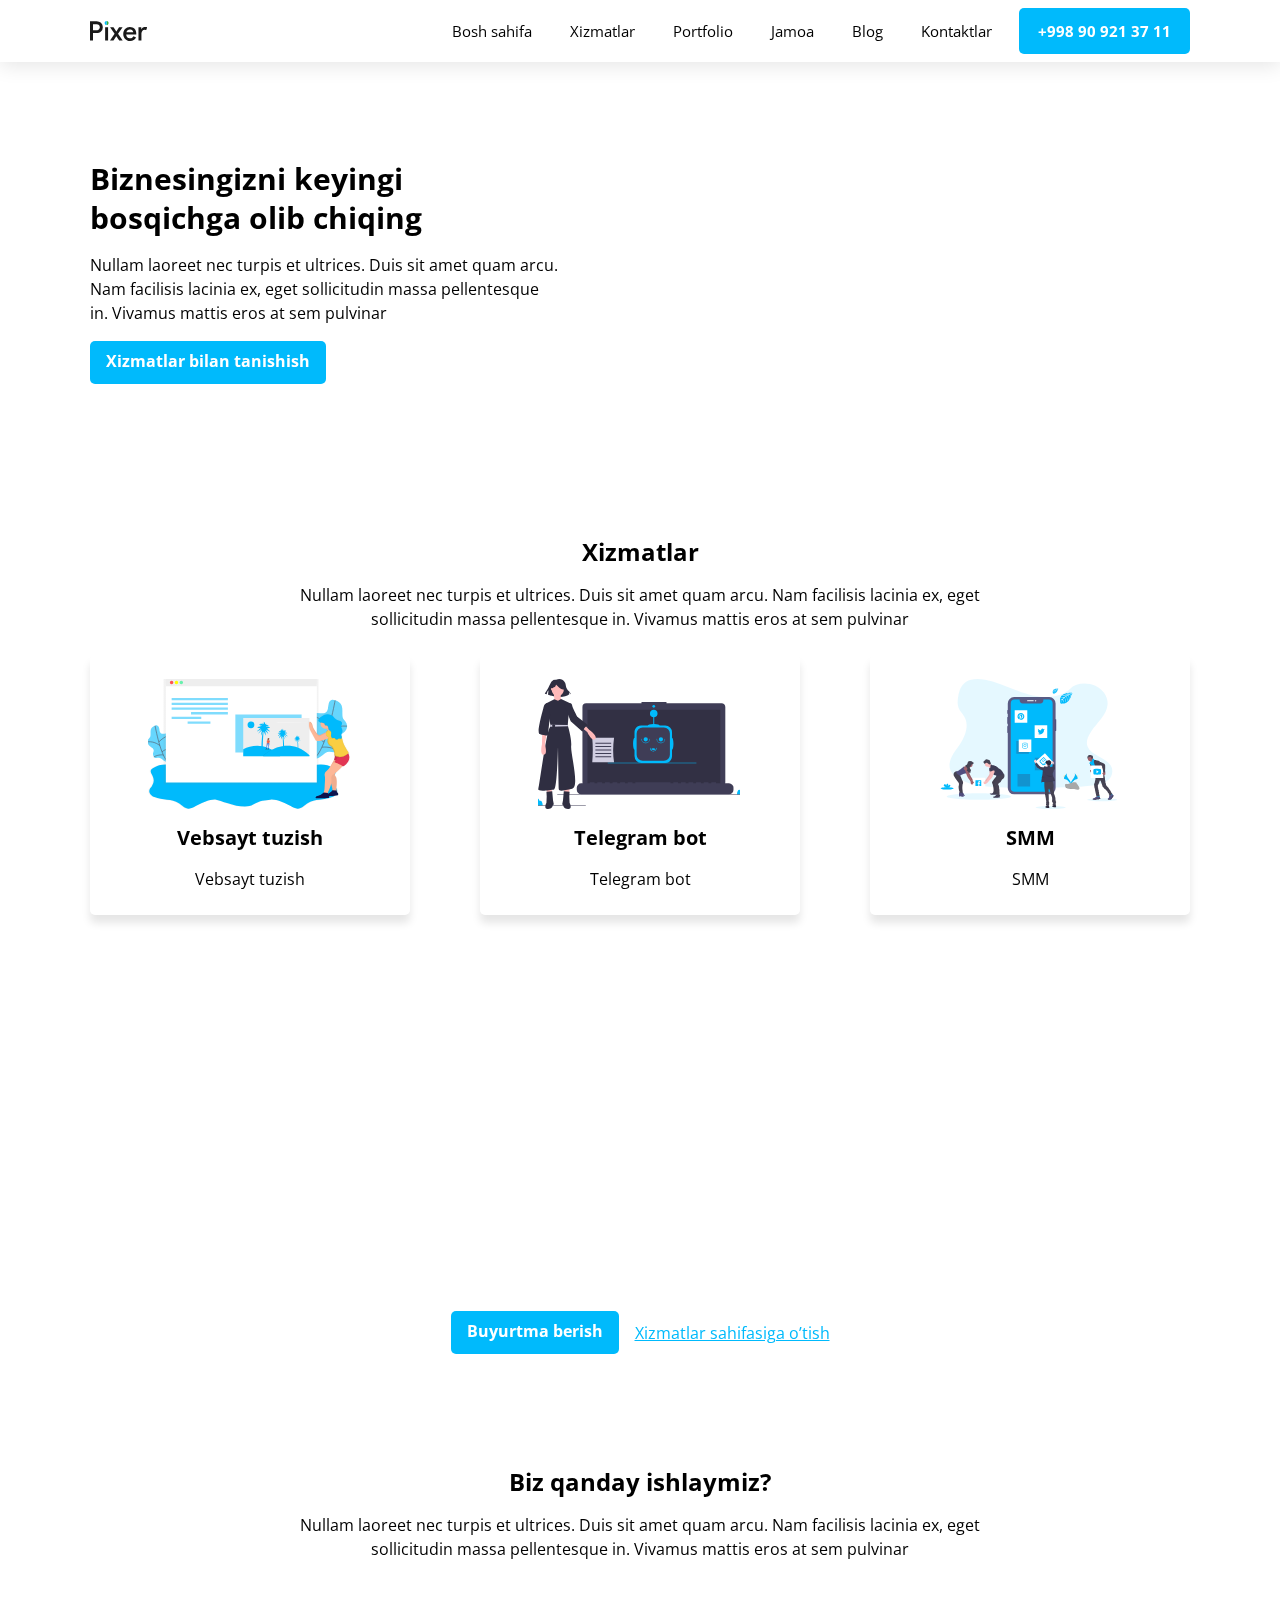
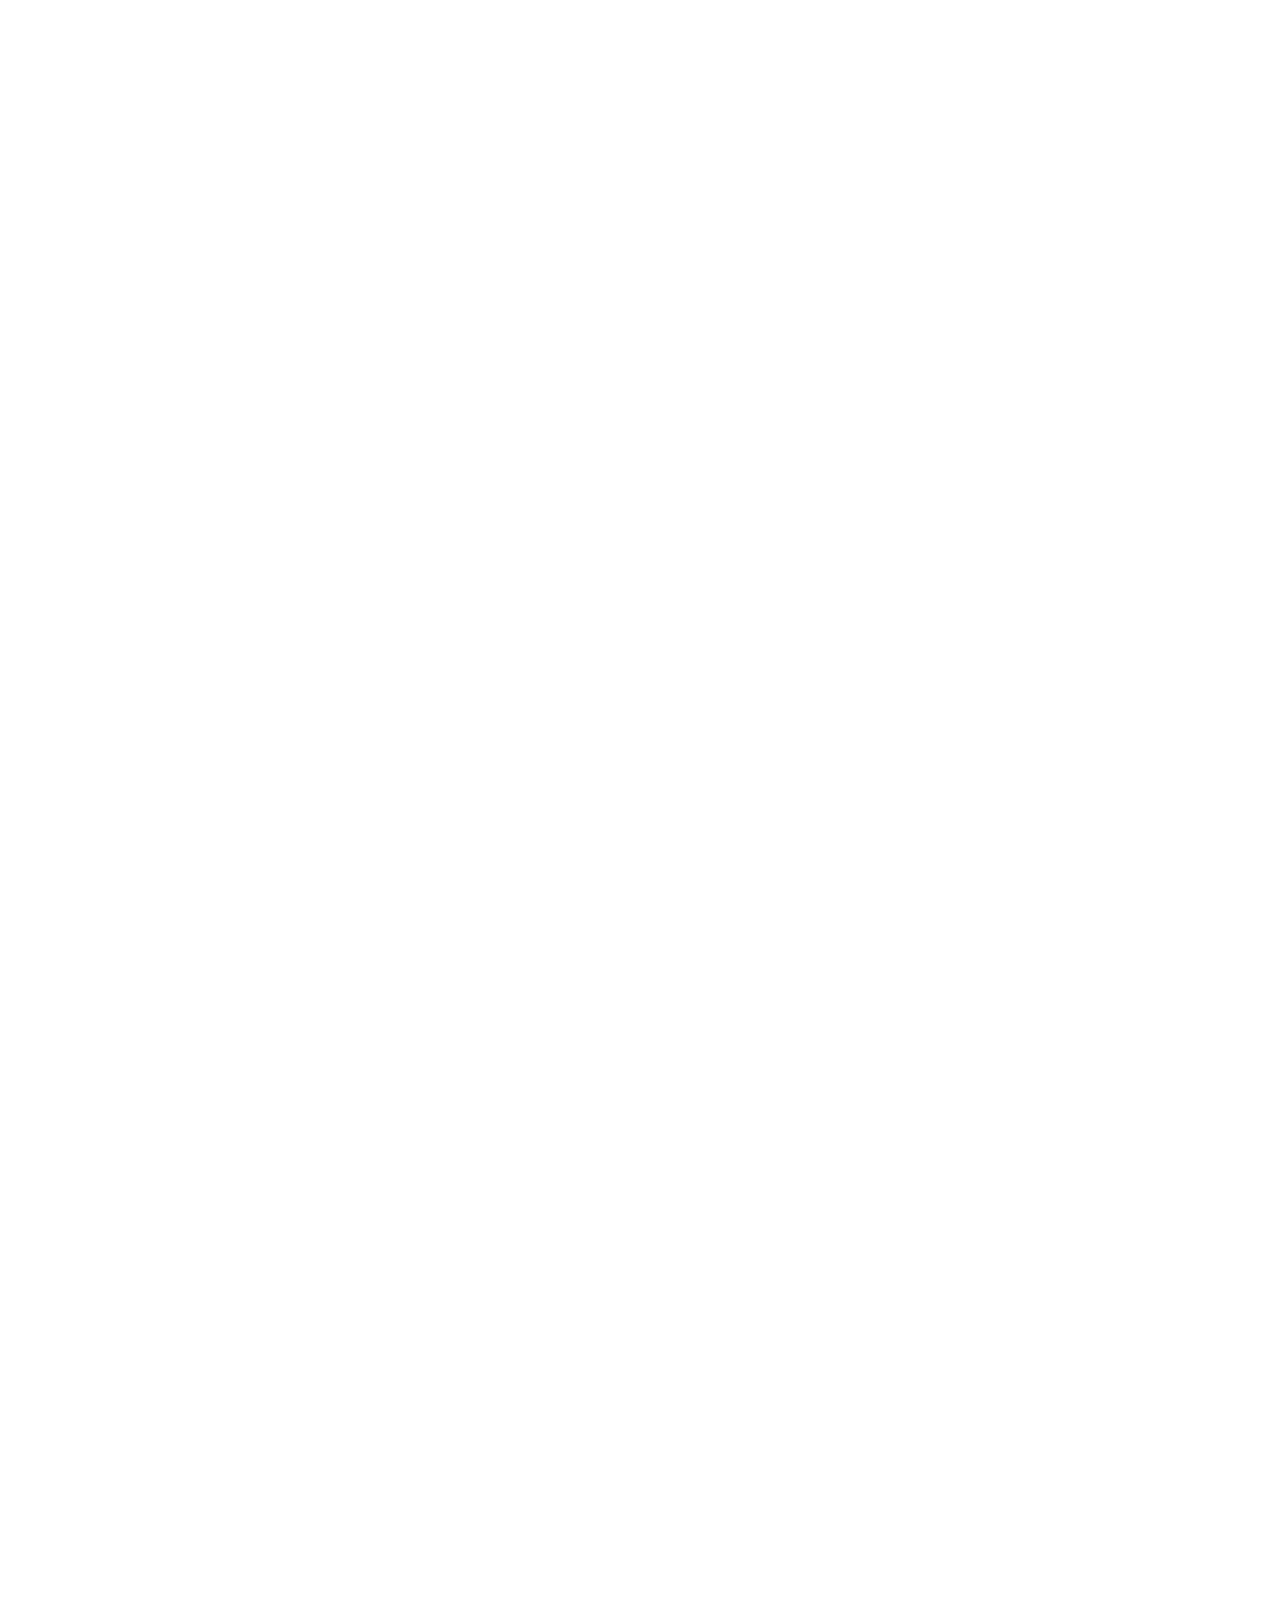
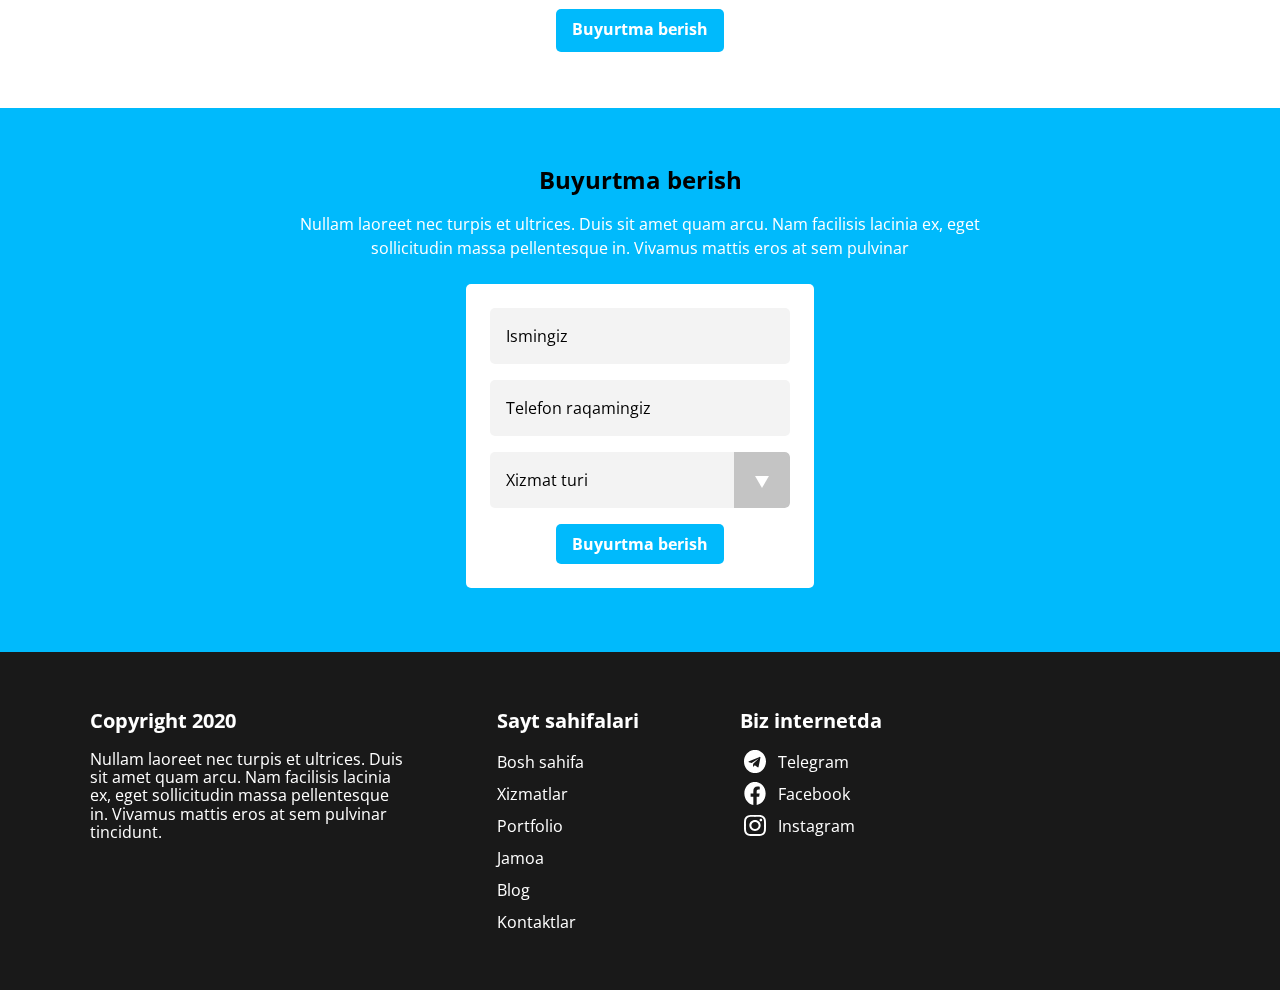
==== commit 5585d63e: "Add AOS to some boxes" ====
--- a/index.html
+++ b/index.html
@@ -160,31 +160,31 @@
                             eget sollicitudin massa pellentesque in. Vivamus mattis eros at sem pulvinar</p>
                     </div>
                     <ol class="how-we-work-list">
-                        <li class="how-we-work-item demand-item">
+                        <li class="how-we-work-item demand-item" data-aos="fade-right">
                             <div class="how-we-work-item-text demand-text">
                                 <h3>Talablarni aniqlab chiqamiz</h3>
                                 <p>Nullam laoreet nec turpis et ultrices. Duis sit amet quam arcu. Nam facilisis</p>
                             </div>
                         </li>
-                        <li class="how-we-work-item offer-item">
+                        <li class="how-we-work-item offer-item" data-aos="fade-left">
                             <div class="how-we-work-item-text">
                                 <h3>Bir necha yechimlarni taklif qilamiz</h3>
                                 <p>Nullam laoreet nec turpis et ultrices. Duis sit amet quam arcu. Nam facilisis</p>
                             </div>
                         </li>
-                        <li class="how-we-work-item time-item">
+                        <li class="how-we-work-item time-item" data-aos="fade-right">
                             <div class="how-we-work-item-text">
                                 <h3>Loyiha uchun vaqt belgilaymiz</h3>
                                 <p>Nullam laoreet nec turpis et ultrices. Duis sit amet quam arcu. Nam facilisis</p>
                             </div>
                         </li>
-                        <li class="how-we-work-item quality-item">
+                        <li class="how-we-work-item quality-item" data-aos="fade-left">
                             <div class="how-we-work-item-text">
                                 <h3>A’lo sifat bilan bajarib topshiramiz</h3>
                                 <p>Nullam laoreet nec turpis et ultrices. Duis sit amet quam arcu. Nam facilisis</p>
                             </div>
                         </li>
-                        <li class="how-we-work-item support-item">
+                        <li class="how-we-work-item support-item" data-aos="fade-right">
                             <div class="how-we-work-item-text">
                                 <h3>Qo’llab-quvvatlab boramiz</h3>
                                 <p>Nullam laoreet nec turpis et ultrices. Duis sit amet quam arcu. Nam facilisis</p>
